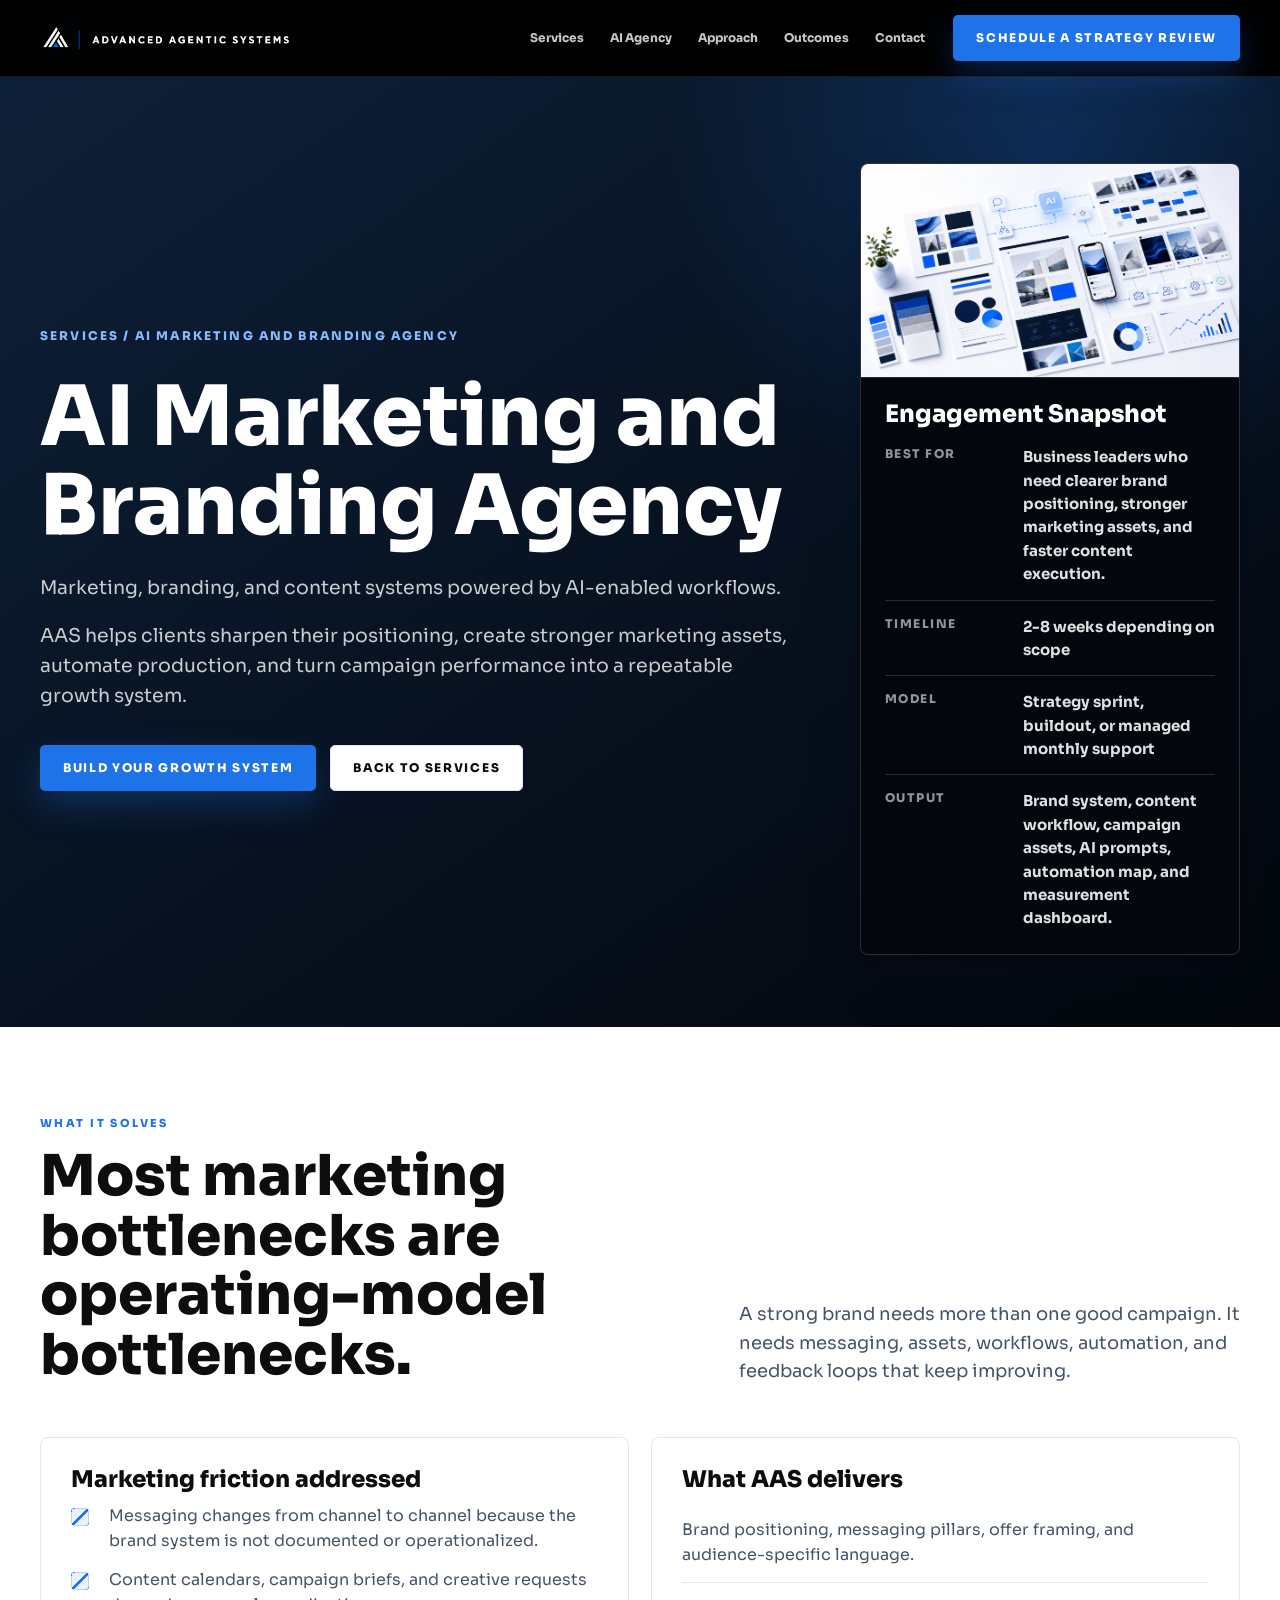
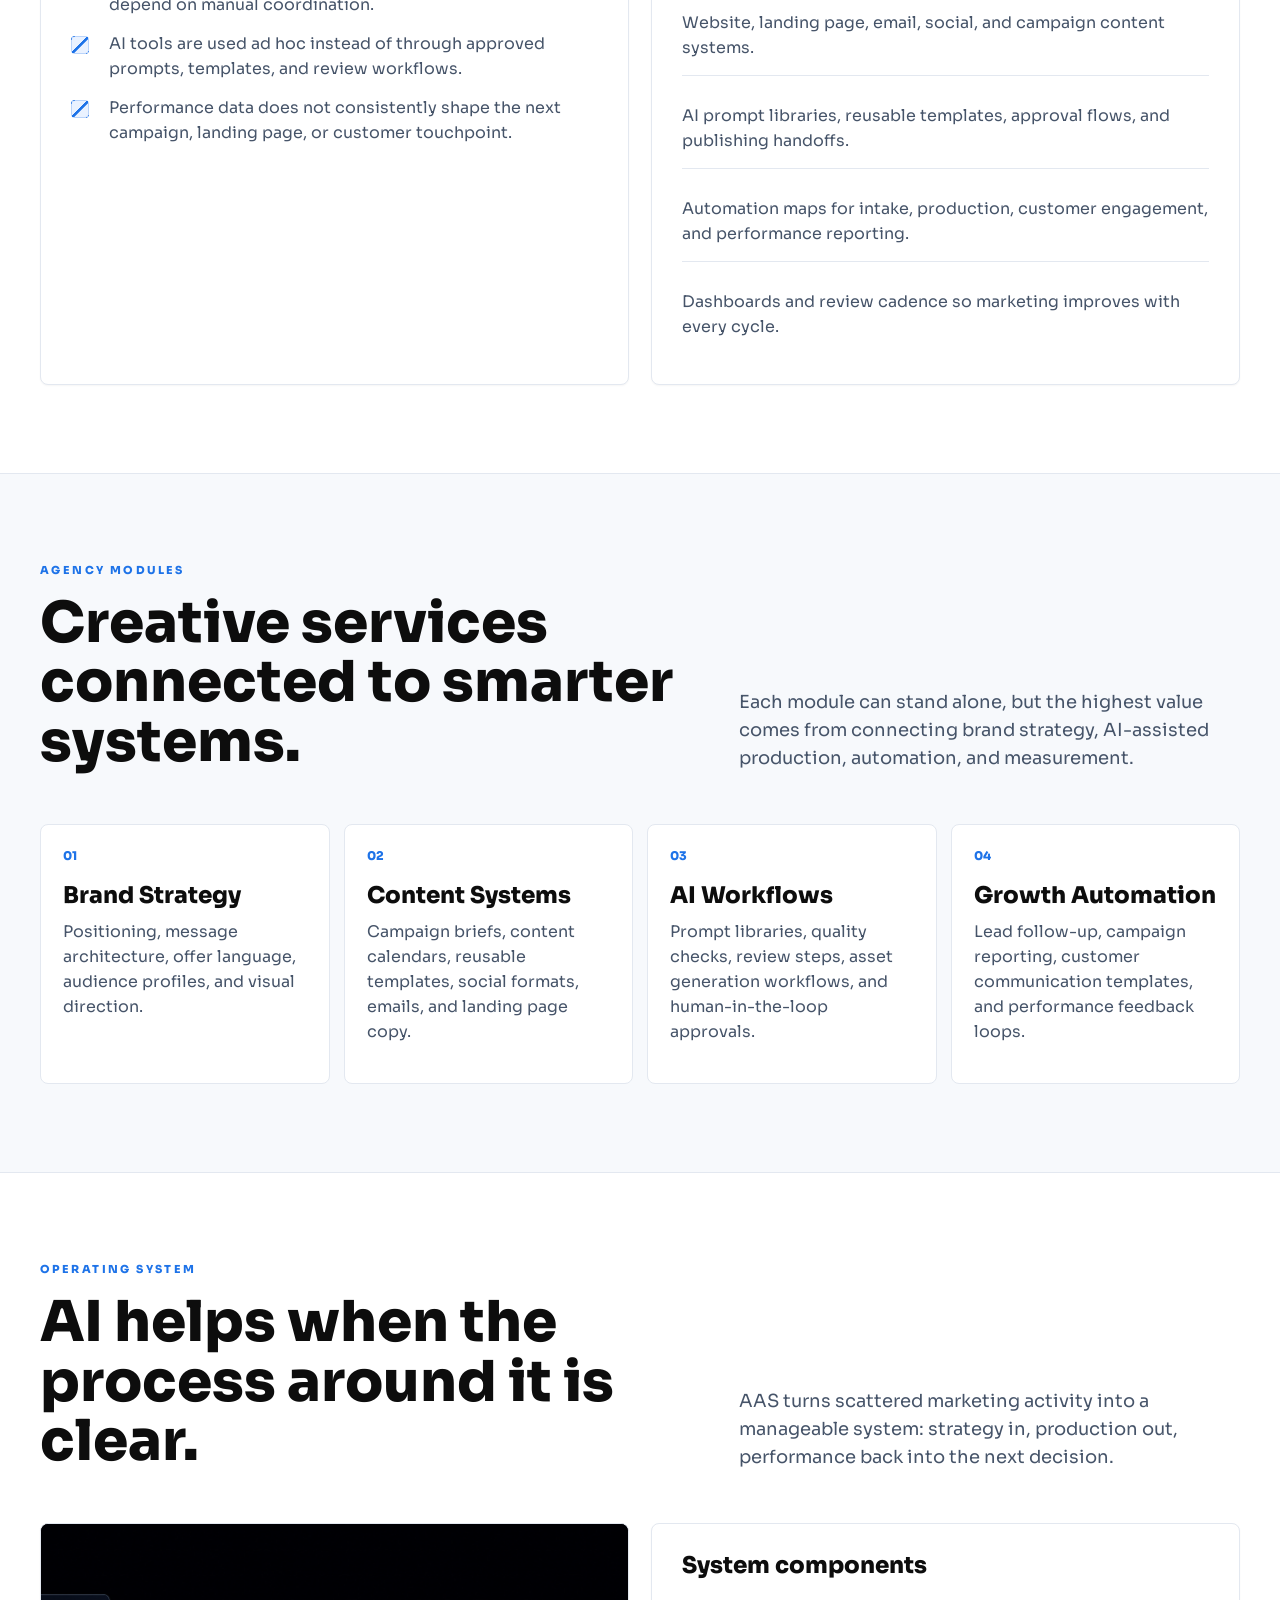
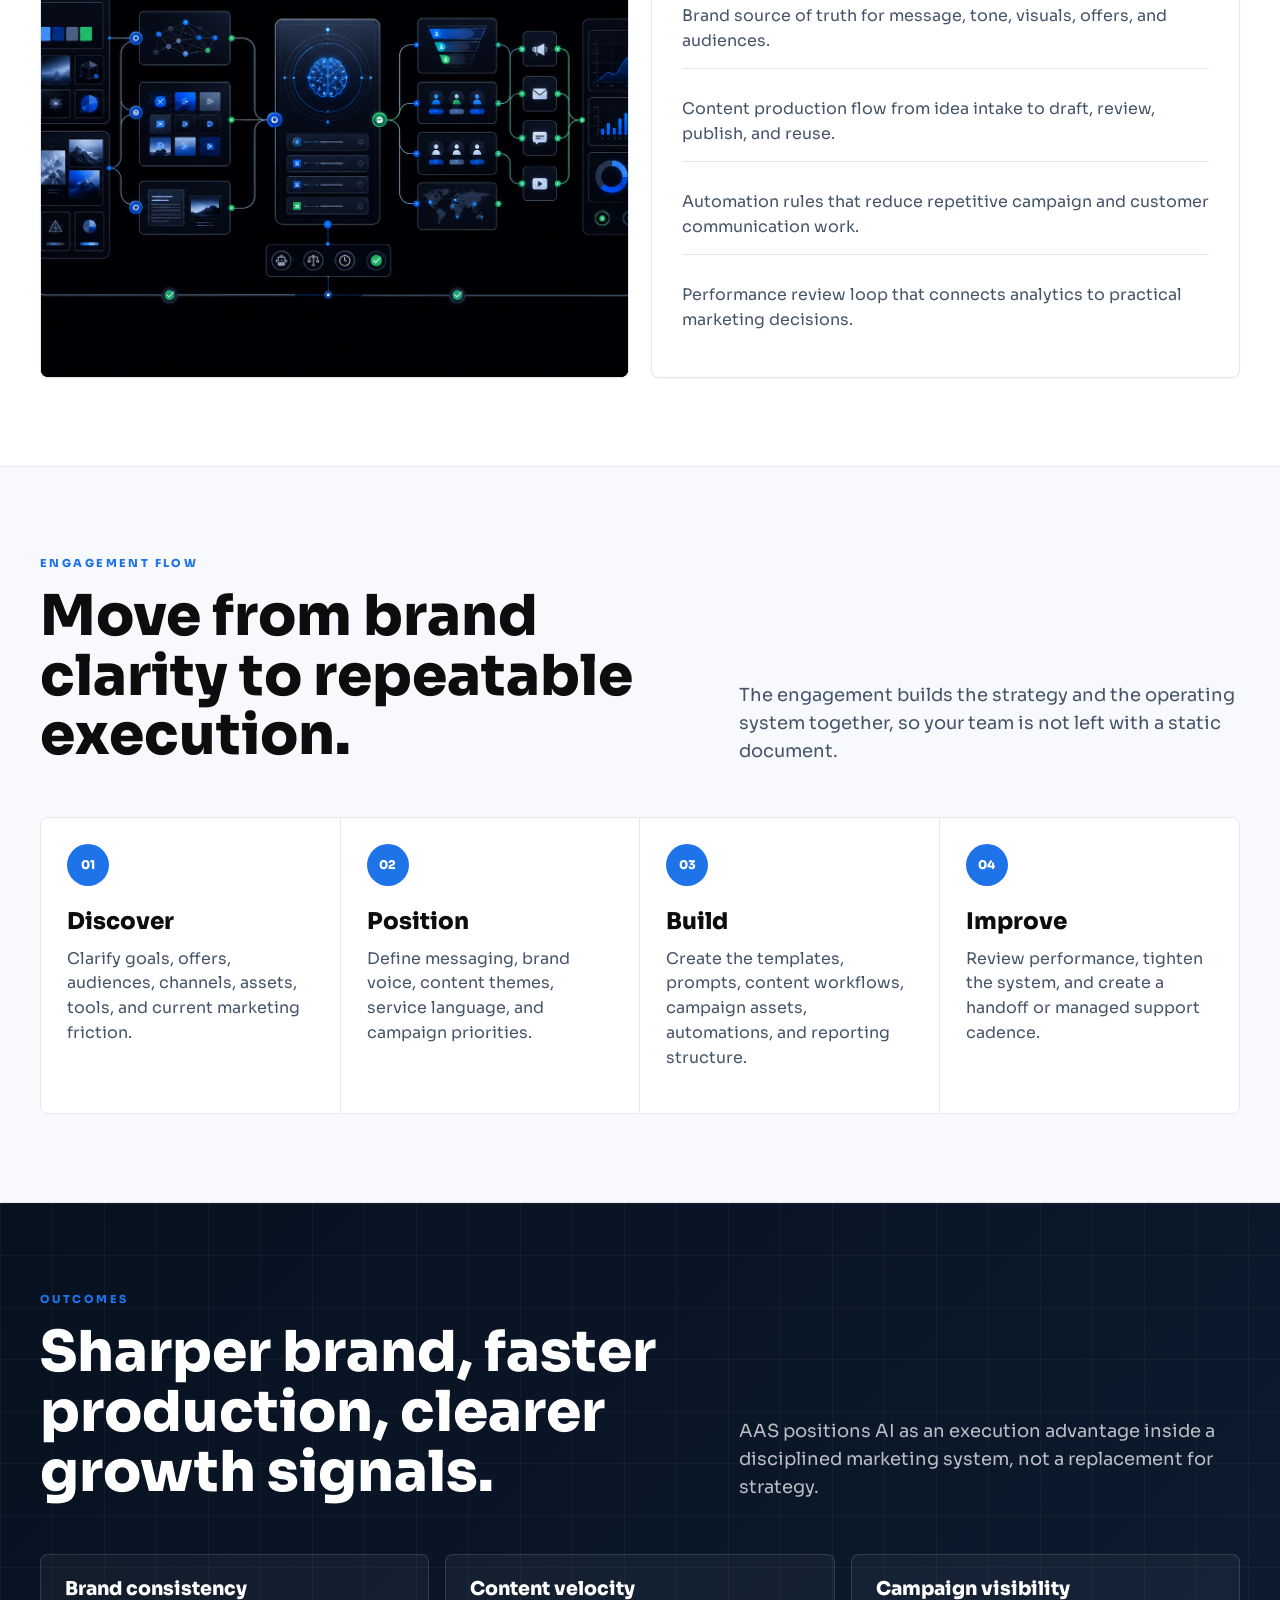
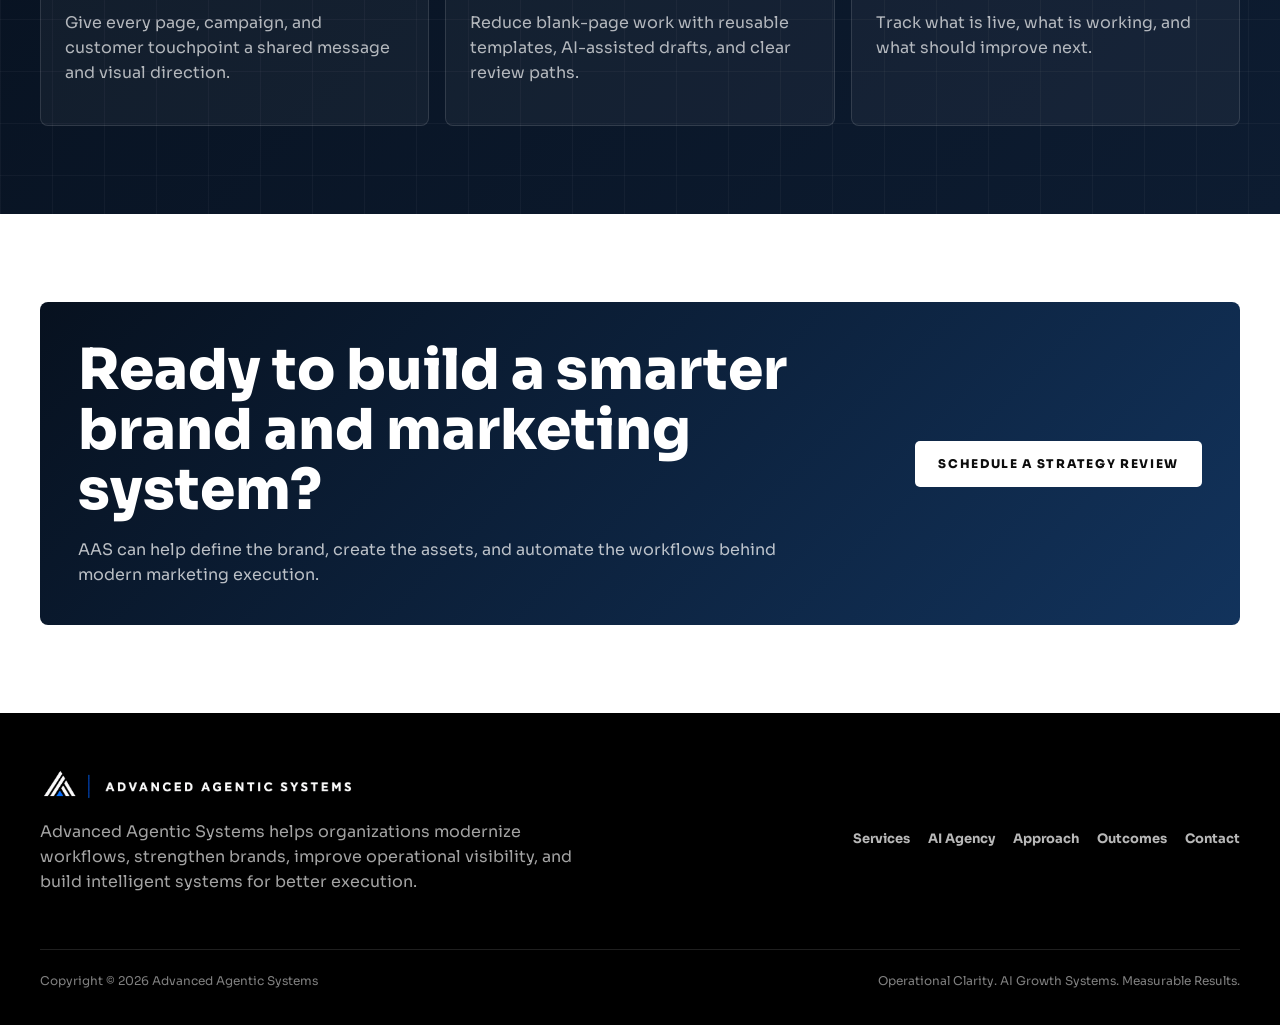
==== services/ai-marketing-branding-agency.html @ 2e94973e "Add AAS V2 landing page Static landing page (index.html), shared assets, and 7 service pages.  Co-Au" ====
<!DOCTYPE html>
<html lang="en">
<head>
  <meta charset="utf-8" />
  <meta name="viewport" content="width=device-width, initial-scale=1" />
  <title>AI Marketing and Branding Agency | Advanced Agentic Systems</title>
  <meta name="description" content="AI-enabled marketing, branding, content systems, campaign automation, and performance workflows for business clients." />
  <link rel="icon" href="../assets/logo-mark.png" type="image/png" />
  <link rel="stylesheet" href="../assets/service-pages.css" />
</head>
<body>
  <header class="nav" aria-label="Primary navigation">
    <div class="container nav-inner">
      <a class="brand" href="../index.html" aria-label="Advanced Agentic Systems home"><img src="../assets/logo-nav.png" alt="Advanced Agentic Systems" /></a>
      <nav class="nav-links" aria-label="Site sections">
        <a href="../index.html#services">Services</a>
        <a href="../index.html#agency">AI Agency</a>
        <a href="../index.html#approach">Approach</a>
        <a href="../index.html#outcomes">Outcomes</a>
        <a href="../index.html#contact">Contact</a>
      </nav>
      <a class="btn btn-primary" href="../index.html#contact">Schedule a Strategy Review</a>
    </div>
  </header>

  <main>
    <section class="hero">
      <div class="container hero-grid">
        <div>
          <p class="breadcrumb"><a href="../index.html#services">Services</a> / AI Marketing and Branding Agency</p>
          <h1>AI Marketing and Branding Agency</h1>
          <p class="hero-lede">Marketing, branding, and content systems powered by AI-enabled workflows.</p>
          <p class="hero-lede">AAS helps clients sharpen their positioning, create stronger marketing assets, automate production, and turn campaign performance into a repeatable growth system.</p>
          <div class="hero-actions">
            <a class="btn btn-primary" href="../index.html#contact">Build Your Growth System</a>
            <a class="btn btn-secondary" href="../index.html#services">Back to Services</a>
          </div>
        </div>
        <aside class="hero-card visual-card" aria-label="Agency engagement snapshot">
          <img src="../assets/agency-creative-board.png" alt="Bright brand, website, content, automation, and analytics creative board" />
          <div class="visual-card-body">
            <h2>Engagement Snapshot</h2>
            <div class="snapshot">
              <div class="snapshot-row"><span>Best for</span><strong>Business leaders who need clearer brand positioning, stronger marketing assets, and faster content execution.</strong></div>
              <div class="snapshot-row"><span>Timeline</span><strong>2-8 weeks depending on scope</strong></div>
              <div class="snapshot-row"><span>Model</span><strong>Strategy sprint, buildout, or managed monthly support</strong></div>
              <div class="snapshot-row"><span>Output</span><strong>Brand system, content workflow, campaign assets, AI prompts, automation map, and measurement dashboard.</strong></div>
            </div>
          </div>
        </aside>
      </div>
    </section>

    <section class="section">
      <div class="container section-head">
        <div>
          <p class="kicker">What It Solves</p>
          <h2>Most marketing bottlenecks are operating-model bottlenecks.</h2>
        </div>
        <p class="lede">A strong brand needs more than one good campaign. It needs messaging, assets, workflows, automation, and feedback loops that keep improving.</p>
      </div>
      <div class="container two-col">
        <div class="panel">
          <h3>Marketing friction addressed</h3>
          <ul class="check-list">
            <li>Messaging changes from channel to channel because the brand system is not documented or operationalized.</li>
            <li>Content calendars, campaign briefs, and creative requests depend on manual coordination.</li>
            <li>AI tools are used ad hoc instead of through approved prompts, templates, and review workflows.</li>
            <li>Performance data does not consistently shape the next campaign, landing page, or customer touchpoint.</li>
          </ul>
        </div>
        <div class="panel">
          <h3>What AAS delivers</h3>
          <ul class="plain-list">
            <li>Brand positioning, messaging pillars, offer framing, and audience-specific language.</li>
            <li>Website, landing page, email, social, and campaign content systems.</li>
            <li>AI prompt libraries, reusable templates, approval flows, and publishing handoffs.</li>
            <li>Automation maps for intake, production, customer engagement, and performance reporting.</li>
            <li>Dashboards and review cadence so marketing improves with every cycle.</li>
          </ul>
        </div>
      </div>
    </section>

    <section class="section section-soft">
      <div class="container section-head">
        <div>
          <p class="kicker">Agency Modules</p>
          <h2>Creative services connected to smarter systems.</h2>
        </div>
        <p class="lede">Each module can stand alone, but the highest value comes from connecting brand strategy, AI-assisted production, automation, and measurement.</p>
      </div>
      <div class="container module-grid">
        <article class="module"><span>01</span><h3>Brand Strategy</h3><p>Positioning, message architecture, offer language, audience profiles, and visual direction.</p></article>
        <article class="module"><span>02</span><h3>Content Systems</h3><p>Campaign briefs, content calendars, reusable templates, social formats, emails, and landing page copy.</p></article>
        <article class="module"><span>03</span><h3>AI Workflows</h3><p>Prompt libraries, quality checks, review steps, asset generation workflows, and human-in-the-loop approvals.</p></article>
        <article class="module"><span>04</span><h3>Growth Automation</h3><p>Lead follow-up, campaign reporting, customer communication templates, and performance feedback loops.</p></article>
      </div>
    </section>

    <section class="section">
      <div class="container section-head">
        <div>
          <p class="kicker">Operating System</p>
          <h2>AI helps when the process around it is clear.</h2>
        </div>
        <p class="lede">AAS turns scattered marketing activity into a manageable system: strategy in, production out, performance back into the next decision.</p>
      </div>
      <div class="container two-col">
        <div class="panel media-panel">
          <img src="../assets/ai-brand-workflow.png" alt="AI marketing workflow connecting brand assets, automation, and analytics" />
        </div>
        <div class="panel">
          <h3>System components</h3>
          <ul class="plain-list">
            <li>Brand source of truth for message, tone, visuals, offers, and audiences.</li>
            <li>Content production flow from idea intake to draft, review, publish, and reuse.</li>
            <li>Automation rules that reduce repetitive campaign and customer communication work.</li>
            <li>Performance review loop that connects analytics to practical marketing decisions.</li>
          </ul>
        </div>
      </div>
    </section>

    <section class="section section-soft">
      <div class="container section-head">
        <div>
          <p class="kicker">Engagement Flow</p>
          <h2>Move from brand clarity to repeatable execution.</h2>
        </div>
        <p class="lede">The engagement builds the strategy and the operating system together, so your team is not left with a static document.</p>
      </div>
      <div class="container process-grid">
        <article class="process-step"><span class="step-number">01</span><h3>Discover</h3><p>Clarify goals, offers, audiences, channels, assets, tools, and current marketing friction.</p></article>
        <article class="process-step"><span class="step-number">02</span><h3>Position</h3><p>Define messaging, brand voice, content themes, service language, and campaign priorities.</p></article>
        <article class="process-step"><span class="step-number">03</span><h3>Build</h3><p>Create the templates, prompts, content workflows, campaign assets, automations, and reporting structure.</p></article>
        <article class="process-step"><span class="step-number">04</span><h3>Improve</h3><p>Review performance, tighten the system, and create a handoff or managed support cadence.</p></article>
      </div>
    </section>

    <section class="section section-dark">
      <div class="container section-head">
        <div>
          <p class="kicker">Outcomes</p>
          <h2>Sharper brand, faster production, clearer growth signals.</h2>
        </div>
        <p class="lede">AAS positions AI as an execution advantage inside a disciplined marketing system, not a replacement for strategy.</p>
      </div>
      <div class="container outcome-grid">
        <article class="outcome"><h3>Brand consistency</h3><p>Give every page, campaign, and customer touchpoint a shared message and visual direction.</p></article>
        <article class="outcome"><h3>Content velocity</h3><p>Reduce blank-page work with reusable templates, AI-assisted drafts, and clear review paths.</p></article>
        <article class="outcome"><h3>Campaign visibility</h3><p>Track what is live, what is working, and what should improve next.</p></article>
      </div>
    </section>

    <section class="section">
      <div class="container">
        <div class="cta-band">
          <div>
            <h2>Ready to build a smarter brand and marketing system?</h2>
            <p>AAS can help define the brand, create the assets, and automate the workflows behind modern marketing execution.</p>
          </div>
          <a class="btn btn-light" href="../index.html#contact">Schedule a Strategy Review</a>
        </div>
      </div>
    </section>
  </main>

  <footer class="footer">
    <div class="container">
      <div class="footer-grid">
        <div>
          <img class="footer-logo" src="../assets/logo-nav.png" alt="Advanced Agentic Systems" />
          <p>Advanced Agentic Systems helps organizations modernize workflows, strengthen brands, improve operational visibility, and build intelligent systems for better execution.</p>
        </div>
        <div class="footer-links">
          <a href="../index.html#services">Services</a>
          <a href="../index.html#agency">AI Agency</a>
          <a href="../index.html#approach">Approach</a>
          <a href="../index.html#outcomes">Outcomes</a>
          <a href="../index.html#contact">Contact</a>
        </div>
      </div>
      <div class="footer-bottom">
        <div>Copyright &copy; 2026 Advanced Agentic Systems</div>
        <div>Operational Clarity. AI Growth Systems. Measurable Results.</div>
      </div>
    </div>
  </footer>
</body>
</html>
---- assets/service-pages.css ----
@font-face {
  font-family: "Sora";
  src: url("Sora-VariableFont_wght.ttf") format("truetype");
  font-weight: 100 900;
  font-style: normal;
  font-display: swap;
}

:root {
  --blue: #1e73e8;
  --blue-soft: #eaf2ff;
  --navy: #07111f;
  --navy-2: #0d1c31;
  --ink: #0d0d0d;
  --slate: #465469;
  --muted: #7a8597;
  --line: #e3e8f0;
  --soft: #f7f9fc;
  --white: #ffffff;
  --green: #20a66a;
  --font-display: "Sora", "Montserrat", "Helvetica Neue", Arial, sans-serif;
  --font-body: "Sora", "Inter", "Helvetica Neue", Arial, sans-serif;
  --shadow: 0 22px 60px rgba(7, 17, 31, 0.14), 0 2px 10px rgba(7, 17, 31, 0.06);
}

* { box-sizing: border-box; }
html { scroll-behavior: smooth; }
body {
  margin: 0;
  font-family: var(--font-body);
  color: var(--ink);
  background: var(--white);
  line-height: 1.56;
  overflow-x: hidden;
  -webkit-font-smoothing: antialiased;
  text-rendering: optimizeLegibility;
}

a { color: inherit; }
img { display: block; max-width: 100%; }
::selection { background: rgba(30, 115, 232, 0.16); }

.container {
  width: min(1200px, calc(100% - 40px));
  margin: 0 auto;
}

.nav {
  position: sticky;
  top: 0;
  z-index: 20;
  background: #000;
  color: var(--white);
  border-bottom: 1px solid rgba(255,255,255,0.1);
}

.nav-inner {
  min-height: 76px;
  display: flex;
  align-items: center;
  gap: 28px;
}

.brand {
  min-width: 272px;
  text-decoration: none;
}

.brand img {
  width: min(252px, 42vw);
  max-height: 44px;
  object-fit: contain;
  filter: drop-shadow(0 0 14px rgba(30, 115, 232, 0.16));
}

.nav-links {
  margin-left: auto;
  display: flex;
  align-items: center;
  gap: 26px;
}

.nav-links a {
  color: rgba(255,255,255,0.78);
  text-decoration: none;
  font-size: 12px;
  font-weight: 750;
}

.nav-links a:hover { color: var(--white); }

.btn {
  display: inline-flex;
  min-height: 46px;
  align-items: center;
  justify-content: center;
  padding: 0 22px;
  border: 1px solid transparent;
  border-radius: 5px;
  font-family: var(--font-display);
  font-size: 12px;
  font-weight: 900;
  letter-spacing: 0.14em;
  text-transform: uppercase;
  text-decoration: none;
}

.btn-primary {
  background: var(--blue);
  color: var(--white);
  box-shadow: 0 14px 34px rgba(30, 115, 232, 0.28);
}

.btn-secondary {
  background: var(--white);
  color: var(--ink);
  border-color: var(--line);
}

.btn-light {
  background: var(--white);
  color: var(--ink);
}

.hero {
  color: var(--white);
  padding: 86px 0 72px;
  background:
    radial-gradient(circle at 82% 8%, rgba(30, 115, 232, 0.26), transparent 28%),
    linear-gradient(145deg, #0e2038 0%, #07111f 55%, #03070d 100%);
  overflow: hidden;
}

.hero-grid {
  display: grid;
  grid-template-columns: minmax(0, 1fr) minmax(300px, 380px);
  gap: 70px;
  align-items: center;
}

.breadcrumb {
  margin: 0 0 28px;
  color: #8ab8ff;
  font-size: 12px;
  font-weight: 850;
  letter-spacing: 0.18em;
  text-transform: uppercase;
}

.breadcrumb a { color: inherit; text-decoration: none; }

h1, h2, h3, h4, p { margin-top: 0; }
h1, h2, h3, h4 {
  font-family: var(--font-display);
  line-height: 1.06;
  letter-spacing: 0;
}

h1 {
  max-width: 850px;
  margin-bottom: 24px;
  font-size: clamp(44px, 6.5vw, 84px);
  font-weight: 900;
}

h2 {
  margin-bottom: 18px;
  font-size: clamp(32px, 4.4vw, 58px);
  font-weight: 900;
}

h3 {
  margin-bottom: 12px;
  font-size: 23px;
  font-weight: 900;
}

h4 {
  margin-bottom: 10px;
  font-size: 15px;
  font-weight: 900;
}

.hero-lede {
  max-width: 750px;
  color: rgba(255,255,255,0.78);
  font-size: 19px;
}

.hero-actions {
  display: flex;
  flex-wrap: wrap;
  gap: 14px;
  margin-top: 34px;
}

.hero-card {
  position: relative;
  padding: 28px;
  background: rgba(255,255,255,0.96);
  color: var(--ink);
  border: 1px solid rgba(255,255,255,0.5);
  border-radius: 8px;
  box-shadow: var(--shadow);
}

.hero-card::before {
  content: "";
  position: absolute;
  inset: 0 0 auto;
  height: 4px;
  background: var(--blue);
  border-radius: 8px 8px 0 0;
}

.hero-card h2 {
  margin-bottom: 18px;
  font-size: 24px;
}

.hero-card.visual-card {
  overflow: hidden;
  padding: 0;
  background: #03070d;
  border-color: rgba(255,255,255,0.16);
}

.hero-card.visual-card::before { display: none; }

.visual-card img {
  width: 100%;
  min-height: 210px;
  object-fit: cover;
  border-bottom: 1px solid rgba(255,255,255,0.14);
}

.visual-card .visual-card-body {
  padding: 24px;
  color: var(--white);
}

.visual-card .snapshot-row {
  border-color: rgba(255,255,255,0.14);
}

.visual-card .snapshot-row span {
  color: rgba(255,255,255,0.56);
}

.visual-card .snapshot-row strong {
  color: rgba(255,255,255,0.88);
}

.snapshot {
  display: grid;
  gap: 14px;
}

.snapshot-row {
  display: grid;
  grid-template-columns: 120px 1fr;
  gap: 18px;
  padding-bottom: 14px;
  border-bottom: 1px solid var(--line);
}

.snapshot-row:last-child {
  padding-bottom: 0;
  border-bottom: 0;
}

.snapshot-row span {
  color: var(--muted);
  font-size: 12px;
  font-weight: 850;
  letter-spacing: 0.12em;
  text-transform: uppercase;
}

.snapshot-row strong {
  font-size: 15px;
}

.section {
  padding: 88px 0;
}

.section-soft {
  background: var(--soft);
  border-top: 1px solid var(--line);
  border-bottom: 1px solid var(--line);
}

.section-dark {
  color: var(--white);
  background:
    linear-gradient(rgba(255,255,255,0.035) 1px, transparent 1px),
    linear-gradient(90deg, rgba(255,255,255,0.035) 1px, transparent 1px),
    linear-gradient(135deg, #07111f, #0d1c31);
  background-size: 52px 52px, 52px 52px, auto;
}

.section-head {
  display: grid;
  grid-template-columns: minmax(0, 0.9fr) minmax(280px, 0.7fr);
  gap: 54px;
  align-items: end;
  margin-bottom: 34px;
}

.kicker {
  margin-bottom: 14px;
  color: var(--blue);
  font-size: 11px;
  font-weight: 900;
  letter-spacing: 0.22em;
  text-transform: uppercase;
}

.lede {
  color: var(--slate);
  font-size: 18px;
}

.section-dark .lede { color: rgba(255,255,255,0.72); }

.two-col {
  display: grid;
  grid-template-columns: 1fr 1fr;
  gap: 22px;
}

.panel {
  padding: 30px;
  background: var(--white);
  border: 1px solid var(--line);
  border-radius: 8px;
  box-shadow: 0 1px 2px rgba(7,17,31,0.04);
}

.panel p { color: var(--slate); }

.check-list,
.plain-list {
  display: grid;
  gap: 14px;
  margin: 0;
  padding: 0;
  list-style: none;
}

.check-list li {
  display: grid;
  grid-template-columns: 26px 1fr;
  gap: 12px;
  color: var(--slate);
}

.check-list li::before {
  content: "";
  width: 16px;
  height: 16px;
  margin-top: 4px;
  border-radius: 4px;
  background:
    linear-gradient(135deg, transparent 44%, var(--blue) 45% 56%, transparent 57%),
    var(--blue-soft);
  border: 1px solid rgba(30,115,232,0.24);
}

.plain-list li {
  padding: 14px 0;
  border-bottom: 1px solid var(--line);
  color: var(--slate);
}

.plain-list li:last-child { border-bottom: 0; }

.media-panel {
  overflow: hidden;
  padding: 0;
  background: #03070d;
}

.media-panel img {
  width: 100%;
  height: 100%;
  min-height: 360px;
  object-fit: cover;
}

.module-grid {
  display: grid;
  grid-template-columns: repeat(4, 1fr);
  gap: 14px;
}

.module {
  min-height: 190px;
  padding: 22px;
  border: 1px solid var(--line);
  border-radius: 8px;
  background: var(--white);
}

.module span {
  display: block;
  margin-bottom: 18px;
  color: var(--blue);
  font-family: var(--font-display);
  font-size: 12px;
  font-weight: 900;
}

.module p {
  color: var(--slate);
}

.process-grid {
  display: grid;
  grid-template-columns: repeat(4, 1fr);
  border: 1px solid var(--line);
  border-radius: 8px;
  overflow: hidden;
  background: var(--white);
}

.process-step {
  min-height: 230px;
  padding: 26px;
  border-right: 1px solid var(--line);
}

.process-step:last-child { border-right: 0; }

.step-number {
  display: inline-grid;
  width: 42px;
  height: 42px;
  place-items: center;
  margin-bottom: 24px;
  border-radius: 999px;
  background: var(--blue);
  color: var(--white);
  font-family: var(--font-display);
  font-size: 12px;
  font-weight: 900;
}

.process-step p { color: var(--slate); }

.outcome-grid {
  display: grid;
  grid-template-columns: repeat(3, 1fr);
  gap: 16px;
}

.outcome {
  min-height: 170px;
  padding: 24px;
  border: 1px solid rgba(255,255,255,0.12);
  border-radius: 8px;
  background: rgba(255,255,255,0.045);
}

.outcome h3 {
  font-size: 19px;
}

.outcome p {
  color: rgba(255,255,255,0.68);
}

.related-grid {
  display: grid;
  grid-template-columns: repeat(3, 1fr);
  gap: 16px;
}

.related-card {
  min-height: 150px;
  padding: 22px;
  border: 1px solid var(--line);
  border-radius: 8px;
  text-decoration: none;
  background: var(--white);
  transition: transform 180ms ease, border-color 180ms ease, box-shadow 180ms ease;
}

.related-card:hover {
  transform: translateY(-4px);
  border-color: rgba(30,115,232,0.36);
  box-shadow: 0 16px 34px rgba(7,17,31,0.08);
}

.related-card span {
  color: var(--blue);
  font-family: var(--font-display);
  font-weight: 900;
}

.cta-band {
  display: grid;
  grid-template-columns: 1fr auto;
  gap: 28px;
  align-items: center;
  padding: 38px;
  border-radius: 8px;
  color: var(--white);
  background: linear-gradient(135deg, var(--navy), #12335c);
}

.cta-band p {
  max-width: 760px;
  margin-bottom: 0;
  color: rgba(255,255,255,0.72);
}

.footer {
  padding: 54px 0 34px;
  color: var(--white);
  background: #000;
}

.footer-grid {
  display: grid;
  grid-template-columns: 1fr auto;
  gap: 40px;
  align-items: center;
}

.footer-logo {
  width: min(100%, 315px);
  margin-bottom: 18px;
}

.footer p {
  max-width: 560px;
  color: rgba(255,255,255,0.64);
}

.footer-links {
  display: flex;
  flex-wrap: wrap;
  gap: 18px;
  justify-content: flex-end;
}

.footer-links a {
  color: rgba(255,255,255,0.72);
  text-decoration: none;
  font-size: 13px;
  font-weight: 700;
}

.footer-bottom {
  display: flex;
  justify-content: space-between;
  gap: 20px;
  margin-top: 38px;
  padding-top: 22px;
  border-top: 1px solid rgba(255,255,255,0.12);
  color: rgba(255,255,255,0.5);
  font-size: 12px;
}

@media (max-width: 980px) {
  .nav-links { display: none; }
  .nav-inner { justify-content: space-between; }
  .brand { min-width: 0; }
  .hero-grid,
  .section-head,
  .two-col,
  .cta-band,
  .footer-grid {
    grid-template-columns: 1fr;
  }
  .process-grid,
  .outcome-grid,
  .module-grid,
  .related-grid {
    grid-template-columns: repeat(2, 1fr);
  }
}

@media (max-width: 640px) {
  .container { width: min(100% - 28px, 1200px); }
  .nav-inner { min-height: 68px; }
  .brand img { width: 188px; max-height: 34px; }
  .nav .btn { display: none; }
  .hero { padding: 58px 0 54px; }
  h1 { font-size: clamp(38px, 11vw, 52px); }
  h2 { font-size: clamp(30px, 9vw, 42px); }
  .hero-lede { font-size: 17px; line-height: 1.58; }
  .hero-actions .btn,
  .cta-band .btn { width: 100%; white-space: normal; text-align: center; line-height: 1.25; }
  .hero-card,
  .panel,
  .cta-band {
    padding: 24px;
  }
  .snapshot-row { grid-template-columns: 1fr; gap: 4px; }
  .process-grid,
  .outcome-grid,
  .module-grid,
  .related-grid {
    grid-template-columns: 1fr;
  }
  .process-step {
    min-height: auto;
    border-right: 0;
    border-bottom: 1px solid var(--line);
  }
  .process-step:last-child { border-bottom: 0; }
  .footer-bottom { flex-direction: column; }
  .footer-links { justify-content: flex-start; }
}
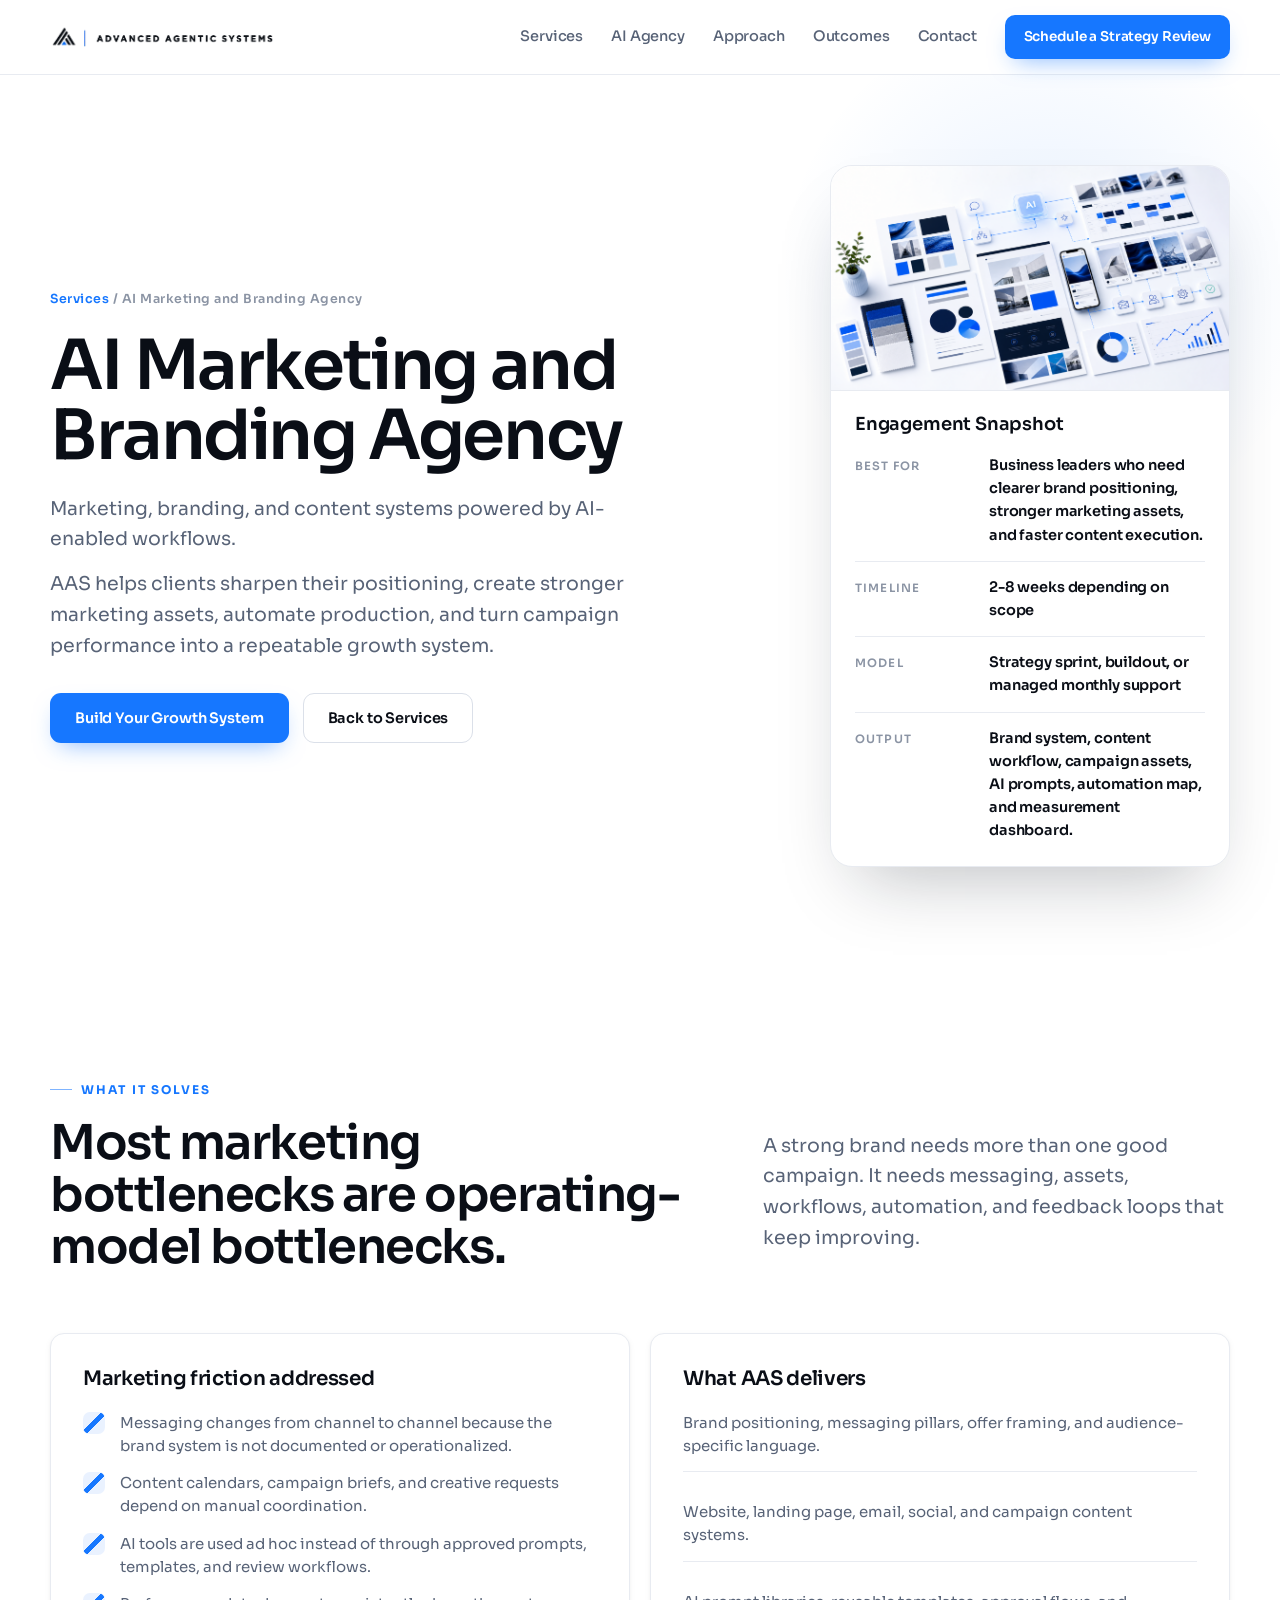
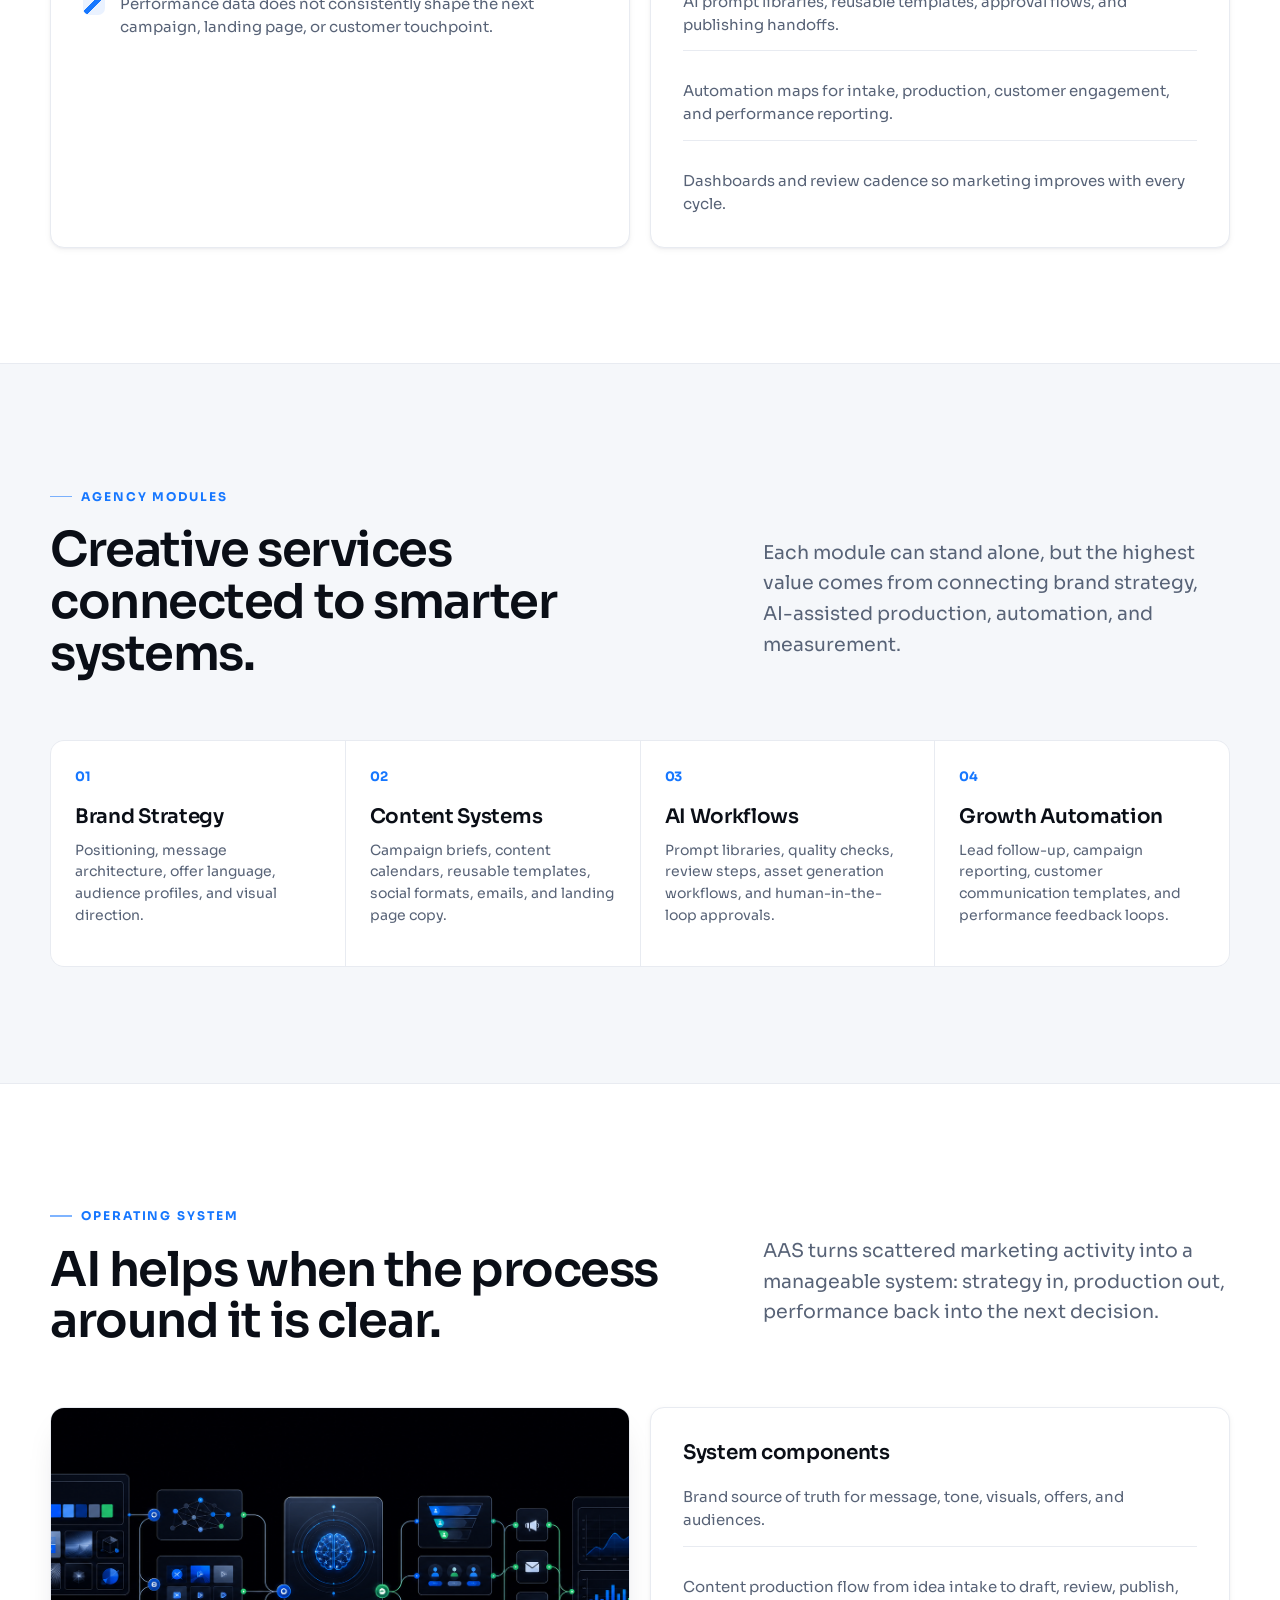
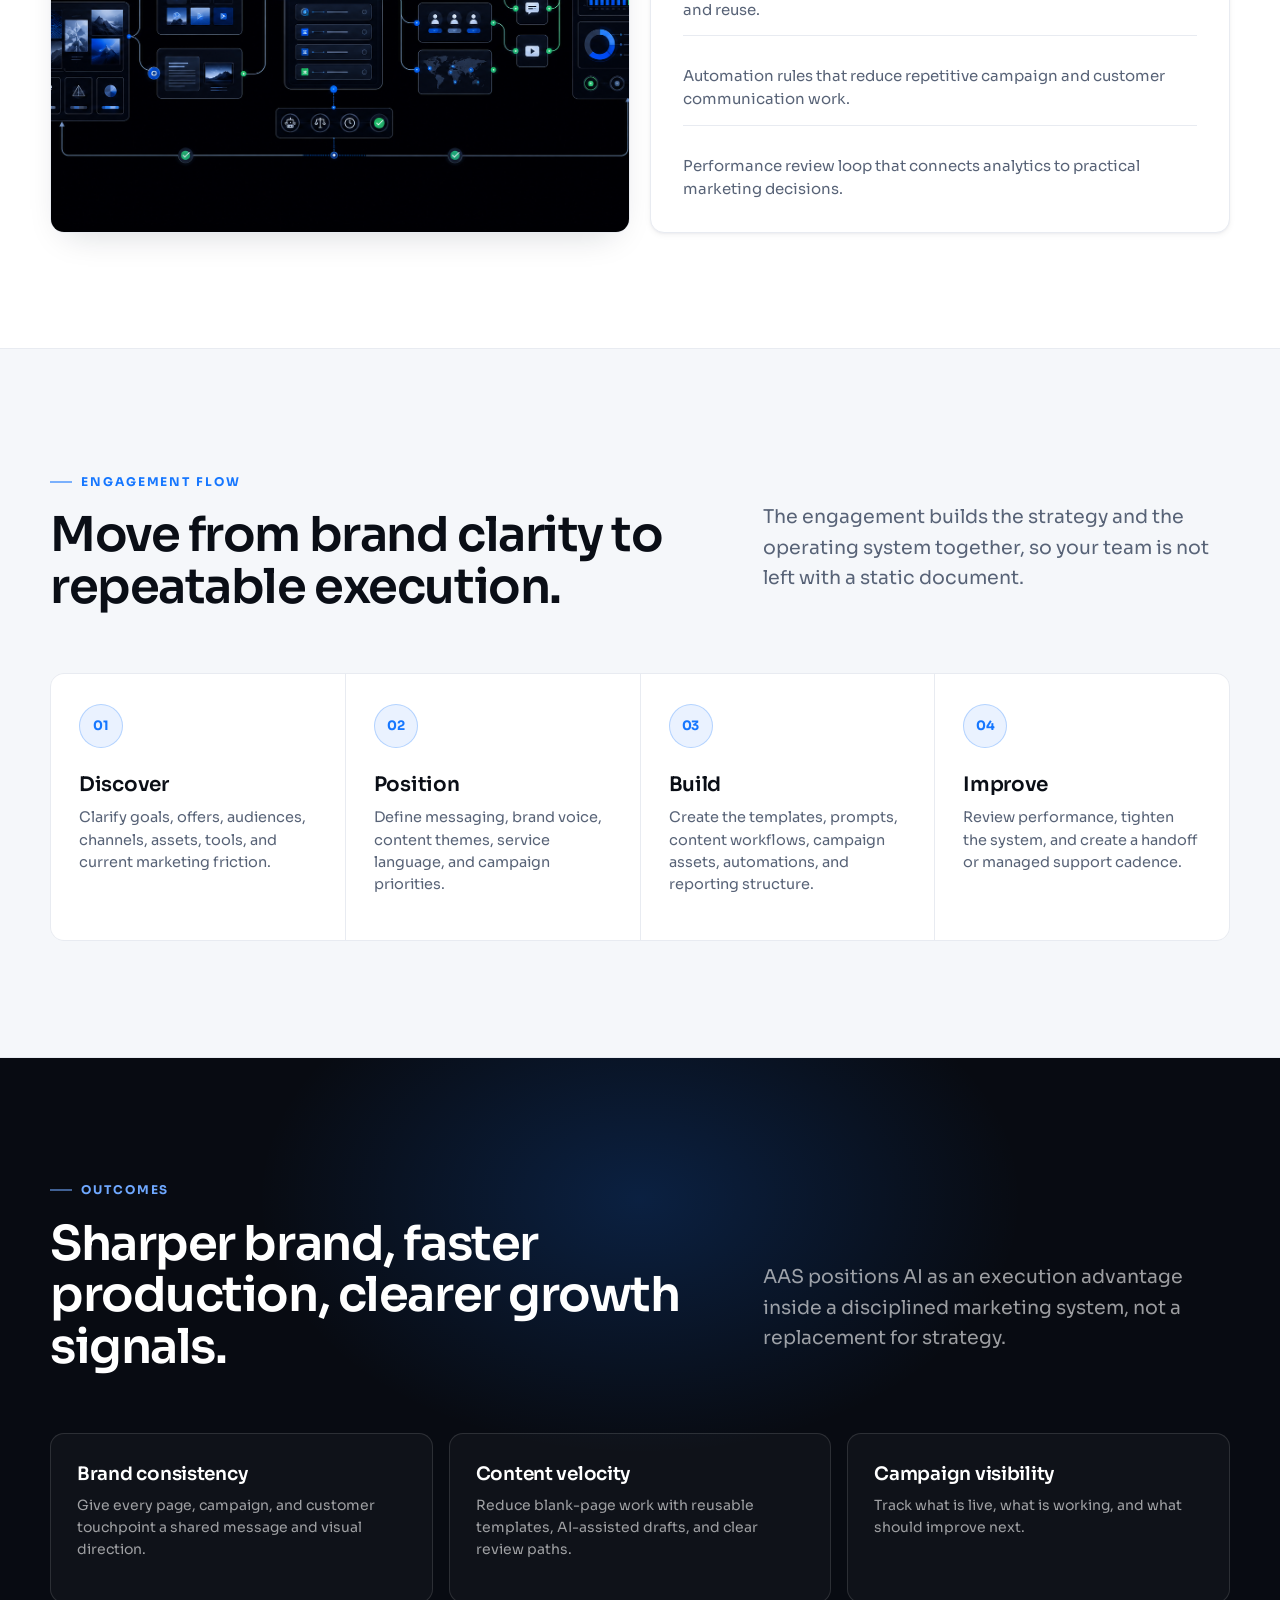
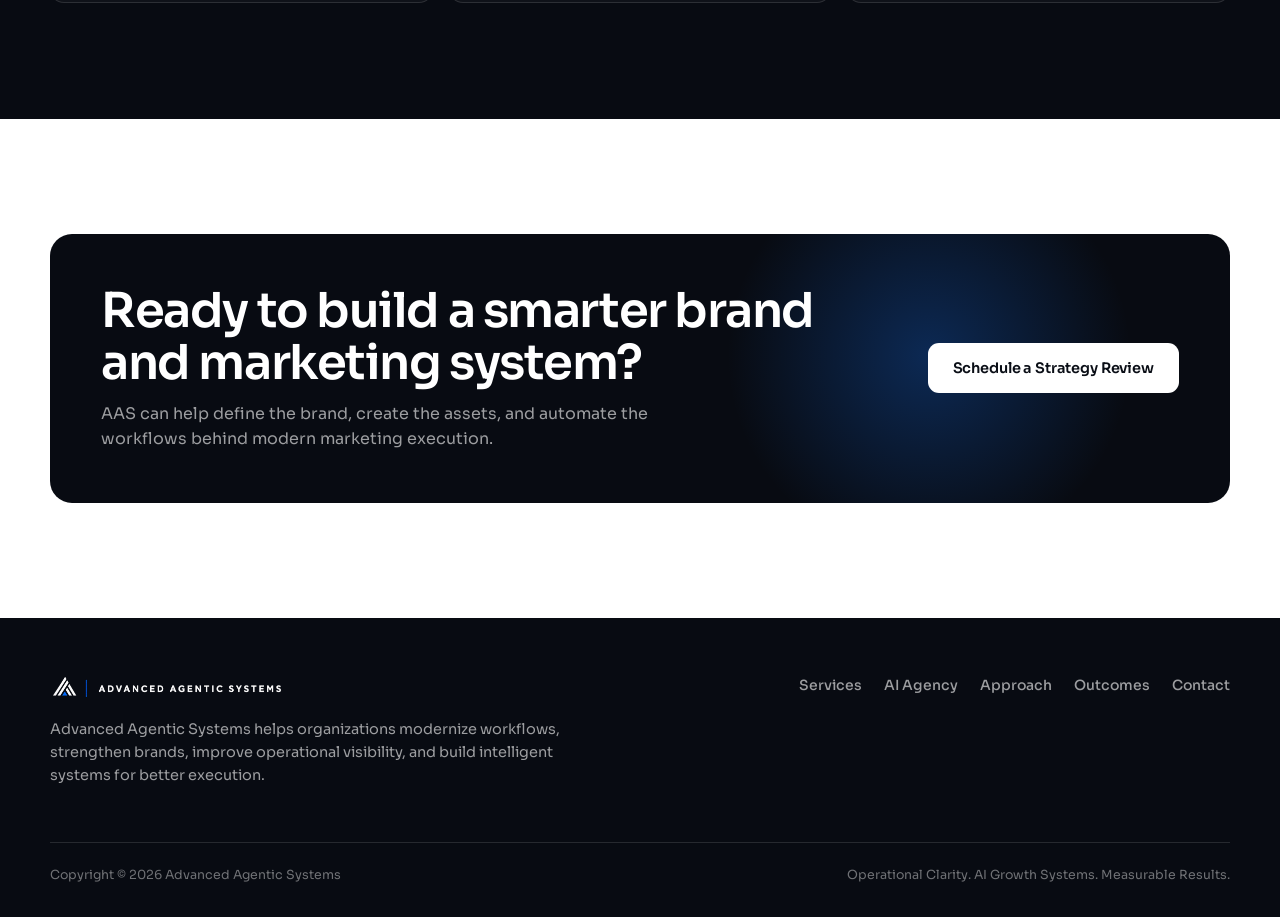
==== commit dfa21650: "Apply light-editorial design to service pages; gov building for Federal Contractors - Rewrote assets" ====
--- a/services/ai-marketing-branding-agency.html
+++ b/services/ai-marketing-branding-agency.html
@@ -11,7 +11,7 @@
 <body>
   <header class="nav" aria-label="Primary navigation">
     <div class="container nav-inner">
-      <a class="brand" href="../index.html" aria-label="Advanced Agentic Systems home"><img src="../assets/logo-nav.png" alt="Advanced Agentic Systems" /></a>
+      <a class="brand" href="../index.html" aria-label="Advanced Agentic Systems home"><img src="../assets/logo-nav-dark.png" alt="Advanced Agentic Systems" /></a>
       <nav class="nav-links" aria-label="Site sections">
         <a href="../index.html#services">Services</a>
         <a href="../index.html#agency">AI Agency</a>
--- a/assets/service-pages.css
+++ b/assets/service-pages.css
@@ -1,573 +1,573 @@
+/* ===========================================================
+   Advanced Agentic Systems — Service pages
+   Light & editorial design system (matches AAS Claude V2 home)
+   =========================================================== */
+
 @font-face {
   font-family: "Sora";
   src: url("Sora-VariableFont_wght.ttf") format("truetype");
-  font-weight: 100 900;
+  font-weight: 100 800;
   font-style: normal;
   font-display: swap;
 }
 
 :root {
-  --blue: #1e73e8;
-  --blue-soft: #eaf2ff;
-  --navy: #07111f;
-  --navy-2: #0d1c31;
-  --ink: #0d0d0d;
-  --slate: #465469;
-  --muted: #7a8597;
-  --line: #e3e8f0;
-  --soft: #f7f9fc;
-  --white: #ffffff;
-  --green: #20a66a;
-  --font-display: "Sora", "Montserrat", "Helvetica Neue", Arial, sans-serif;
-  --font-body: "Sora", "Inter", "Helvetica Neue", Arial, sans-serif;
-  --shadow: 0 22px 60px rgba(7, 17, 31, 0.14), 0 2px 10px rgba(7, 17, 31, 0.06);
+  --bg: #ffffff;
+  --bg-soft: #f5f7fa;
+  --ink: #0a0e16;
+  --ink-soft: #232c3a;
+  --slate: #586377;
+  --muted: #8b94a4;
+  --line: #e8ebf1;
+  --line-strong: #dbe0e9;
+  --accent: #1677ff;
+  --accent-press: #0f63e6;
+  --accent-soft: #eaf2ff;
+  --accent-tint: #f4f8ff;
+  --green: #18a957;
+  --dark: #080b12;
+  --dark-2: #0d1422;
+  --dark-line: rgba(255, 255, 255, .12);
+  --dark-muted: rgba(255, 255, 255, .60);
+  --r-sm: 10px;
+  --r: 14px;
+  --r-lg: 22px;
+  --shadow-sm: 0 1px 2px rgba(16, 24, 40, .04), 0 2px 6px rgba(16, 24, 40, .05);
+  --shadow-md: 0 14px 34px -16px rgba(16, 24, 40, .20);
+  --shadow-lg: 0 36px 70px -28px rgba(13, 20, 34, .28);
+  --ease: cubic-bezier(.22, .68, .24, 1);
+  --font: "Sora", Inter, system-ui, -apple-system, BlinkMacSystemFont, "Segoe UI", sans-serif;
+  color-scheme: light;
 }
 
 * { box-sizing: border-box; }
-html { scroll-behavior: smooth; }
+html { scroll-behavior: smooth; -webkit-text-size-adjust: 100%; }
 body {
   margin: 0;
-  font-family: var(--font-body);
+  font-family: var(--font);
+  font-weight: 400;
   color: var(--ink);
-  background: var(--white);
-  line-height: 1.56;
+  background: var(--bg);
+  line-height: 1.6;
   overflow-x: hidden;
   -webkit-font-smoothing: antialiased;
   text-rendering: optimizeLegibility;
 }
 
-a { color: inherit; }
+a { color: inherit; text-decoration: none; }
 img { display: block; max-width: 100%; }
-::selection { background: rgba(30, 115, 232, 0.16); }
+::selection { background: rgba(22, 119, 255, .16); }
 
 .container {
-  width: min(1200px, calc(100% - 40px));
+  width: min(1180px, calc(100% - 48px));
   margin: 0 auto;
 }
 
+/* ---------- Typography ---------- */
+h1, h2, h3, h4, p { margin-top: 0; }
+h1, h2, h3, h4 {
+  color: var(--ink);
+  font-weight: 600;
+  letter-spacing: -.03em;
+  line-height: 1.08;
+}
+h1 {
+  max-width: 880px;
+  margin-bottom: 22px;
+  font-size: clamp(40px, 5.4vw, 70px);
+  letter-spacing: -.035em;
+  line-height: 1.02;
+}
+h2 {
+  margin-bottom: 18px;
+  font-size: clamp(30px, 3.8vw, 48px);
+}
+h3 {
+  margin-bottom: 11px;
+  font-size: 20px;
+  letter-spacing: -.015em;
+  line-height: 1.25;
+}
+h4 {
+  margin-bottom: 9px;
+  font-size: 14px;
+}
+
+.kicker {
+  display: inline-flex;
+  align-items: center;
+  gap: 9px;
+  margin-bottom: 18px;
+  color: var(--accent);
+  font-size: 12px;
+  font-weight: 700;
+  letter-spacing: .16em;
+  text-transform: uppercase;
+}
+.kicker::before {
+  content: "";
+  width: 22px;
+  height: 1.5px;
+  background: var(--accent);
+  opacity: .55;
+}
+
+.lede {
+  color: var(--slate);
+  font-size: clamp(16px, 1.5vw, 19px);
+  line-height: 1.62;
+}
+
+/* ---------- Buttons ---------- */
+.btn {
+  display: inline-flex;
+  align-items: center;
+  justify-content: center;
+  gap: 9px;
+  min-height: 50px;
+  padding: 0 24px;
+  border: 1px solid transparent;
+  border-radius: 11px;
+  font-family: var(--font);
+  font-size: 14.5px;
+  font-weight: 600;
+  letter-spacing: -.01em;
+  text-align: center;
+  cursor: pointer;
+  transition: transform .18s var(--ease), background .18s var(--ease), border-color .18s var(--ease), box-shadow .18s var(--ease);
+}
+.btn-primary {
+  background: var(--accent);
+  color: #fff;
+  box-shadow: 0 10px 24px -10px rgba(22, 119, 255, .55);
+}
+.btn-primary:hover { background: var(--accent-press); transform: translateY(-1px); box-shadow: 0 16px 30px -10px rgba(22, 119, 255, .6); }
+.btn-secondary {
+  background: #fff;
+  color: var(--ink);
+  border-color: var(--line-strong);
+}
+.btn-secondary:hover { border-color: var(--ink); transform: translateY(-1px); }
+.btn-light {
+  background: #fff;
+  color: var(--ink);
+}
+.btn-light:hover { transform: translateY(-1px); box-shadow: 0 16px 30px -12px rgba(0, 0, 0, .5); }
+
+/* ---------- Nav ---------- */
 .nav {
   position: sticky;
   top: 0;
-  z-index: 20;
-  background: #000;
-  color: var(--white);
-  border-bottom: 1px solid rgba(255,255,255,0.1);
-}
-
+  z-index: 40;
+  background: rgba(255, 255, 255, .82);
+  backdrop-filter: saturate(180%) blur(16px);
+  border-bottom: 1px solid var(--line);
+}
 .nav-inner {
-  min-height: 76px;
+  min-height: 74px;
   display: flex;
   align-items: center;
   gap: 28px;
 }
-
-.brand {
-  min-width: 272px;
-  text-decoration: none;
-}
-
+.brand { display: inline-flex; }
 .brand img {
-  width: min(252px, 42vw);
-  max-height: 44px;
+  width: auto;
+  height: 25px;
+  max-height: 25px;
   object-fit: contain;
-  filter: drop-shadow(0 0 14px rgba(30, 115, 232, 0.16));
-}
-
+}
 .nav-links {
   margin-left: auto;
   display: flex;
   align-items: center;
-  gap: 26px;
-}
-
+  gap: 28px;
+}
 .nav-links a {
-  color: rgba(255,255,255,0.78);
-  text-decoration: none;
-  font-size: 12px;
-  font-weight: 750;
-}
-
-.nav-links a:hover { color: var(--white); }
-
-.btn {
-  display: inline-flex;
-  min-height: 46px;
+  color: var(--slate);
+  font-size: 14.5px;
+  font-weight: 500;
+  letter-spacing: -.01em;
+  transition: color .16s var(--ease);
+}
+.nav-links a:hover { color: var(--ink); }
+.nav .btn { min-height: 44px; padding: 0 18px; font-size: 13.5px; border-radius: 10px; }
+
+/* ---------- Hero (light) ---------- */
+.hero {
+  position: relative;
+  overflow: hidden;
+  color: var(--ink);
+  padding: clamp(56px, 7vw, 104px) 0 clamp(56px, 7vw, 96px);
+  background: var(--bg);
+}
+.hero::before {
+  content: "";
+  position: absolute;
+  top: -12%; right: -6%;
+  width: 48vw; height: 48vw;
+  max-width: 680px; max-height: 680px;
+  background: radial-gradient(circle, rgba(22, 119, 255, .10), transparent 62%);
+  pointer-events: none;
+}
+.hero-grid {
+  position: relative;
+  display: grid;
+  grid-template-columns: minmax(0, 1fr) minmax(300px, 400px);
+  gap: clamp(40px, 5vw, 72px);
   align-items: center;
-  justify-content: center;
-  padding: 0 22px;
-  border: 1px solid transparent;
-  border-radius: 5px;
-  font-family: var(--font-display);
-  font-size: 12px;
-  font-weight: 900;
-  letter-spacing: 0.14em;
-  text-transform: uppercase;
-  text-decoration: none;
-}
-
-.btn-primary {
-  background: var(--blue);
-  color: var(--white);
-  box-shadow: 0 14px 34px rgba(30, 115, 232, 0.28);
-}
-
-.btn-secondary {
-  background: var(--white);
-  color: var(--ink);
-  border-color: var(--line);
-}
-
-.btn-light {
-  background: var(--white);
-  color: var(--ink);
-}
-
-.hero {
-  color: var(--white);
-  padding: 86px 0 72px;
-  background:
-    radial-gradient(circle at 82% 8%, rgba(30, 115, 232, 0.26), transparent 28%),
-    linear-gradient(145deg, #0e2038 0%, #07111f 55%, #03070d 100%);
-  overflow: hidden;
-}
-
-.hero-grid {
-  display: grid;
-  grid-template-columns: minmax(0, 1fr) minmax(300px, 380px);
-  gap: 70px;
-  align-items: center;
-}
-
+}
 .breadcrumb {
-  margin: 0 0 28px;
-  color: #8ab8ff;
-  font-size: 12px;
-  font-weight: 850;
-  letter-spacing: 0.18em;
-  text-transform: uppercase;
-}
-
-.breadcrumb a { color: inherit; text-decoration: none; }
-
-h1, h2, h3, h4, p { margin-top: 0; }
-h1, h2, h3, h4 {
-  font-family: var(--font-display);
-  line-height: 1.06;
-  letter-spacing: 0;
-}
-
-h1 {
-  max-width: 850px;
-  margin-bottom: 24px;
-  font-size: clamp(44px, 6.5vw, 84px);
-  font-weight: 900;
-}
-
-h2 {
-  margin-bottom: 18px;
-  font-size: clamp(32px, 4.4vw, 58px);
-  font-weight: 900;
-}
-
-h3 {
-  margin-bottom: 12px;
-  font-size: 23px;
-  font-weight: 900;
-}
-
-h4 {
-  margin-bottom: 10px;
-  font-size: 15px;
-  font-weight: 900;
-}
+  margin: 0 0 22px;
+  color: var(--muted);
+  font-size: 12.5px;
+  font-weight: 600;
+  letter-spacing: .04em;
+}
+.breadcrumb a { color: var(--accent); }
+.breadcrumb a:hover { text-decoration: underline; }
 
 .hero-lede {
-  max-width: 750px;
-  color: rgba(255,255,255,0.78);
-  font-size: 19px;
-}
-
+  max-width: 620px;
+  margin-bottom: 14px;
+  color: var(--slate);
+  font-size: clamp(16px, 1.5vw, 19px);
+  line-height: 1.62;
+}
 .hero-actions {
   display: flex;
   flex-wrap: wrap;
   gap: 14px;
-  margin-top: 34px;
-}
-
+  margin-top: 32px;
+}
+
+/* ---------- Hero snapshot card ---------- */
 .hero-card {
   position: relative;
   padding: 28px;
-  background: rgba(255,255,255,0.96);
+  background: #fff;
   color: var(--ink);
-  border: 1px solid rgba(255,255,255,0.5);
-  border-radius: 8px;
-  box-shadow: var(--shadow);
-}
-
+  border: 1px solid var(--line);
+  border-radius: var(--r-lg);
+  box-shadow: var(--shadow-lg);
+}
 .hero-card::before {
   content: "";
   position: absolute;
-  inset: 0 0 auto;
-  height: 4px;
-  background: var(--blue);
-  border-radius: 8px 8px 0 0;
-}
-
+  inset: 0 22px auto;
+  height: 3px;
+  border-radius: 0 0 3px 3px;
+  background: var(--accent);
+}
 .hero-card h2 {
-  margin-bottom: 18px;
-  font-size: 24px;
-}
-
+  margin-bottom: 20px;
+  font-size: 18px;
+  font-weight: 600;
+  letter-spacing: -.01em;
+}
+
+/* Visual variant (image card, used on agency page) */
 .hero-card.visual-card {
   overflow: hidden;
   padding: 0;
-  background: #03070d;
-  border-color: rgba(255,255,255,0.16);
-}
-
+  background: #fff;
+  border-color: var(--line);
+}
 .hero-card.visual-card::before { display: none; }
-
 .visual-card img {
   width: 100%;
   min-height: 210px;
   object-fit: cover;
-  border-bottom: 1px solid rgba(255,255,255,0.14);
-}
-
-.visual-card .visual-card-body {
-  padding: 24px;
-  color: var(--white);
-}
-
-.visual-card .snapshot-row {
-  border-color: rgba(255,255,255,0.14);
-}
-
-.visual-card .snapshot-row span {
-  color: rgba(255,255,255,0.56);
-}
-
-.visual-card .snapshot-row strong {
-  color: rgba(255,255,255,0.88);
-}
-
-.snapshot {
-  display: grid;
-  gap: 14px;
-}
-
+  border-bottom: 1px solid var(--line);
+}
+.visual-card .visual-card-body { padding: 24px; color: var(--ink); }
+.visual-card .snapshot-row { border-color: var(--line); }
+.visual-card .snapshot-row span { color: var(--muted); }
+.visual-card .snapshot-row strong { color: var(--ink); }
+
+.snapshot { display: grid; gap: 0; }
 .snapshot-row {
   display: grid;
-  grid-template-columns: 120px 1fr;
+  grid-template-columns: 116px 1fr;
   gap: 18px;
-  padding-bottom: 14px;
+  align-items: baseline;
+  padding: 14px 0;
   border-bottom: 1px solid var(--line);
 }
-
-.snapshot-row:last-child {
-  padding-bottom: 0;
-  border-bottom: 0;
-}
-
+.snapshot-row:first-child { padding-top: 0; }
+.snapshot-row:last-child { padding-bottom: 0; border-bottom: 0; }
 .snapshot-row span {
   color: var(--muted);
-  font-size: 12px;
-  font-weight: 850;
-  letter-spacing: 0.12em;
+  font-size: 11.5px;
+  font-weight: 600;
+  letter-spacing: .1em;
   text-transform: uppercase;
 }
-
-.snapshot-row strong {
-  font-size: 15px;
-}
-
-.section {
-  padding: 88px 0;
-}
-
+.snapshot-row strong { color: var(--ink); font-size: 14.5px; font-weight: 600; letter-spacing: -.01em; }
+
+/* ---------- Section rhythm ---------- */
+.section { padding: clamp(72px, 9vw, 124px) 0; }
 .section-soft {
-  background: var(--soft);
+  background: var(--bg-soft);
   border-top: 1px solid var(--line);
   border-bottom: 1px solid var(--line);
 }
-
-.section-dark {
-  color: var(--white);
-  background:
-    linear-gradient(rgba(255,255,255,0.035) 1px, transparent 1px),
-    linear-gradient(90deg, rgba(255,255,255,0.035) 1px, transparent 1px),
-    linear-gradient(135deg, #07111f, #0d1c31);
-  background-size: 52px 52px, 52px 52px, auto;
-}
-
 .section-head {
   display: grid;
-  grid-template-columns: minmax(0, 0.9fr) minmax(280px, 0.7fr);
-  gap: 54px;
+  grid-template-columns: minmax(0, 1fr) minmax(280px, .72fr);
+  gap: clamp(32px, 5vw, 64px);
   align-items: end;
-  margin-bottom: 34px;
-}
-
-.kicker {
-  margin-bottom: 14px;
-  color: var(--blue);
-  font-size: 11px;
-  font-weight: 900;
-  letter-spacing: 0.22em;
-  text-transform: uppercase;
-}
-
-.lede {
-  color: var(--slate);
-  font-size: 18px;
-}
-
-.section-dark .lede { color: rgba(255,255,255,0.72); }
-
+  margin-bottom: clamp(40px, 5vw, 60px);
+}
+.section-head h2 { margin-bottom: 0; }
+.section-head .lede { max-width: 600px; }
+
+/* ---------- Two-column panels ---------- */
 .two-col {
   display: grid;
   grid-template-columns: 1fr 1fr;
-  gap: 22px;
-}
-
+  gap: 20px;
+}
 .panel {
-  padding: 30px;
-  background: var(--white);
+  padding: 32px;
+  background: #fff;
   border: 1px solid var(--line);
-  border-radius: 8px;
-  box-shadow: 0 1px 2px rgba(7,17,31,0.04);
-}
-
+  border-radius: var(--r);
+  box-shadow: var(--shadow-sm);
+}
+.panel h3 { margin-bottom: 20px; }
 .panel p { color: var(--slate); }
 
-.check-list,
-.plain-list {
+.check-list, .plain-list {
   display: grid;
   gap: 14px;
   margin: 0;
   padding: 0;
   list-style: none;
 }
-
 .check-list li {
   display: grid;
-  grid-template-columns: 26px 1fr;
-  gap: 12px;
+  grid-template-columns: 24px 1fr;
+  gap: 13px;
   color: var(--slate);
-}
-
+  font-size: 15px;
+  line-height: 1.55;
+}
 .check-list li::before {
   content: "";
-  width: 16px;
-  height: 16px;
-  margin-top: 4px;
-  border-radius: 4px;
+  width: 22px;
+  height: 22px;
+  margin-top: 1px;
+  border-radius: 7px;
   background:
-    linear-gradient(135deg, transparent 44%, var(--blue) 45% 56%, transparent 57%),
-    var(--blue-soft);
-  border: 1px solid rgba(30,115,232,0.24);
-}
-
+    linear-gradient(135deg, transparent 42%, var(--accent) 43% 57%, transparent 58%),
+    var(--accent-soft);
+}
 .plain-list li {
   padding: 14px 0;
   border-bottom: 1px solid var(--line);
   color: var(--slate);
-}
-
-.plain-list li:last-child { border-bottom: 0; }
-
+  font-size: 15px;
+  line-height: 1.55;
+}
+.plain-list li:first-child { padding-top: 0; }
+.plain-list li:last-child { border-bottom: 0; padding-bottom: 0; }
+
+/* ---------- Media + module grids (agency page) ---------- */
 .media-panel {
   overflow: hidden;
   padding: 0;
-  background: #03070d;
-}
-
-.media-panel img {
-  width: 100%;
-  height: 100%;
-  min-height: 360px;
-  object-fit: cover;
-}
+  border: 1px solid var(--line);
+  border-radius: var(--r);
+  background: #fff;
+  box-shadow: var(--shadow-md);
+}
+.media-panel img { width: 100%; height: 100%; min-height: 340px; object-fit: cover; }
 
 .module-grid {
   display: grid;
   grid-template-columns: repeat(4, 1fr);
-  gap: 14px;
-}
-
+  gap: 1px;
+  background: var(--line);
+  border: 1px solid var(--line);
+  border-radius: var(--r);
+  overflow: hidden;
+}
 .module {
-  min-height: 190px;
-  padding: 22px;
-  border: 1px solid var(--line);
-  border-radius: 8px;
-  background: var(--white);
-}
-
+  min-height: 180px;
+  padding: 26px 24px;
+  background: #fff;
+}
 .module span {
   display: block;
-  margin-bottom: 18px;
-  color: var(--blue);
-  font-family: var(--font-display);
-  font-size: 12px;
-  font-weight: 900;
-}
-
-.module p {
-  color: var(--slate);
-}
-
+  margin-bottom: 16px;
+  color: var(--accent);
+  font-size: 13px;
+  font-weight: 700;
+  letter-spacing: -.01em;
+}
+.module p { color: var(--slate); font-size: 14px; line-height: 1.55; }
+
+/* ---------- Process steps ---------- */
 .process-grid {
   display: grid;
   grid-template-columns: repeat(4, 1fr);
+  gap: 1px;
+  background: var(--line);
   border: 1px solid var(--line);
-  border-radius: 8px;
+  border-radius: var(--r);
   overflow: hidden;
-  background: var(--white);
-}
-
+}
 .process-step {
-  min-height: 230px;
-  padding: 26px;
-  border-right: 1px solid var(--line);
-}
-
-.process-step:last-child { border-right: 0; }
-
+  min-height: 220px;
+  padding: 30px 28px;
+  background: var(--bg-soft);
+}
+.section-soft .process-step { background: #fff; }
 .step-number {
   display: inline-grid;
-  width: 42px;
-  height: 42px;
+  width: 44px;
+  height: 44px;
   place-items: center;
   margin-bottom: 24px;
-  border-radius: 999px;
-  background: var(--blue);
-  color: var(--white);
-  font-family: var(--font-display);
-  font-size: 12px;
-  font-weight: 900;
-}
-
-.process-step p { color: var(--slate); }
+  border-radius: 50%;
+  background: var(--accent-soft);
+  border: 1px solid rgba(22, 119, 255, .26);
+  color: var(--accent);
+  font-size: 13px;
+  font-weight: 700;
+  letter-spacing: -.02em;
+}
+.process-step h3 { margin-bottom: 9px; }
+.process-step p { color: var(--slate); font-size: 14.5px; line-height: 1.55; }
+
+/* ---------- Dark anchor section ---------- */
+.section-dark {
+  position: relative;
+  overflow: hidden;
+  color: #fff;
+  background: var(--dark);
+}
+.section-dark::before {
+  content: "";
+  position: absolute;
+  top: -24%; left: 50%;
+  width: 900px; height: 600px;
+  transform: translateX(-50%);
+  background: radial-gradient(ellipse at center, rgba(22, 119, 255, .20), transparent 60%);
+  pointer-events: none;
+}
+.section-dark .container { position: relative; }
+.section-dark h1, .section-dark h2, .section-dark h3, .section-dark h4 { color: #fff; }
+.section-dark .kicker { color: #6fa8ff; }
+.section-dark .kicker::before { background: #6fa8ff; }
+.section-dark .lede { color: var(--dark-muted); }
 
 .outcome-grid {
   display: grid;
   grid-template-columns: repeat(3, 1fr);
   gap: 16px;
 }
-
 .outcome {
-  min-height: 170px;
-  padding: 24px;
-  border: 1px solid rgba(255,255,255,0.12);
-  border-radius: 8px;
-  background: rgba(255,255,255,0.045);
-}
-
-.outcome h3 {
-  font-size: 19px;
-}
-
-.outcome p {
-  color: rgba(255,255,255,0.68);
-}
-
+  min-height: 160px;
+  padding: 28px 26px;
+  border: 1px solid var(--dark-line);
+  border-radius: var(--r);
+  background: rgba(255, 255, 255, .03);
+}
+.outcome h3 { font-size: 18.5px; margin-bottom: 10px; }
+.outcome p { color: var(--dark-muted); font-size: 14px; line-height: 1.55; }
+
+/* ---------- Related cards ---------- */
 .related-grid {
   display: grid;
   grid-template-columns: repeat(3, 1fr);
-  gap: 16px;
-}
-
+  gap: 18px;
+}
 .related-card {
-  min-height: 150px;
-  padding: 22px;
+  min-height: 140px;
+  padding: 26px;
   border: 1px solid var(--line);
-  border-radius: 8px;
-  text-decoration: none;
-  background: var(--white);
-  transition: transform 180ms ease, border-color 180ms ease, box-shadow 180ms ease;
-}
-
+  border-radius: var(--r);
+  background: #fff;
+  box-shadow: var(--shadow-sm);
+  transition: transform .2s var(--ease), border-color .2s var(--ease), box-shadow .2s var(--ease);
+}
 .related-card:hover {
   transform: translateY(-4px);
-  border-color: rgba(30,115,232,0.36);
-  box-shadow: 0 16px 34px rgba(7,17,31,0.08);
-}
-
-.related-card span {
-  color: var(--blue);
-  font-family: var(--font-display);
-  font-weight: 900;
-}
-
+  border-color: rgba(22, 119, 255, .35);
+  box-shadow: var(--shadow-md);
+}
+.related-card span { color: var(--accent); font-size: 13px; font-weight: 700; }
+.related-card h3 { margin: 12px 0 8px; }
+.related-card p { color: var(--slate); font-size: 14px; line-height: 1.5; }
+
+/* ---------- CTA band ---------- */
 .cta-band {
+  position: relative;
+  overflow: hidden;
   display: grid;
   grid-template-columns: 1fr auto;
-  gap: 28px;
+  gap: 32px;
   align-items: center;
-  padding: 38px;
-  border-radius: 8px;
-  color: var(--white);
-  background: linear-gradient(135deg, var(--navy), #12335c);
-}
-
-.cta-band p {
-  max-width: 760px;
-  margin-bottom: 0;
-  color: rgba(255,255,255,0.72);
-}
-
+  padding: clamp(34px, 4vw, 54px);
+  border-radius: var(--r-lg);
+  color: #fff;
+  background: var(--dark);
+}
+.cta-band::before {
+  content: "";
+  position: absolute;
+  top: -40%; right: 6%;
+  width: 460px; height: 460px;
+  background: radial-gradient(circle, rgba(22, 119, 255, .28), transparent 62%);
+  pointer-events: none;
+}
+.cta-band > * { position: relative; }
+.cta-band h2 { color: #fff; margin-bottom: 12px; }
+.cta-band p { max-width: 620px; margin-bottom: 0; color: var(--dark-muted); font-size: 16px; }
+
+/* ---------- Footer ---------- */
 .footer {
-  padding: 54px 0 34px;
-  color: var(--white);
-  background: #000;
-}
-
+  padding: 56px 0 32px;
+  color: #fff;
+  background: var(--dark);
+}
 .footer-grid {
   display: grid;
   grid-template-columns: 1fr auto;
   gap: 40px;
-  align-items: center;
-}
-
-.footer-logo {
-  width: min(100%, 315px);
-  margin-bottom: 18px;
-}
-
-.footer p {
-  max-width: 560px;
-  color: rgba(255,255,255,0.64);
-}
-
+  align-items: start;
+}
+.footer-logo { width: auto; height: 26px; margin-bottom: 18px; }
+.footer p { max-width: 520px; color: var(--dark-muted); font-size: 14.5px; line-height: 1.6; }
 .footer-links {
   display: flex;
   flex-wrap: wrap;
-  gap: 18px;
+  gap: 22px;
   justify-content: flex-end;
 }
-
 .footer-links a {
-  color: rgba(255,255,255,0.72);
-  text-decoration: none;
-  font-size: 13px;
-  font-weight: 700;
-}
-
+  color: var(--dark-muted);
+  font-size: 14px;
+  font-weight: 500;
+  transition: color .16s var(--ease);
+}
+.footer-links a:hover { color: #fff; }
 .footer-bottom {
   display: flex;
   justify-content: space-between;
   gap: 20px;
-  margin-top: 38px;
+  margin-top: 40px;
   padding-top: 22px;
-  border-top: 1px solid rgba(255,255,255,0.12);
-  color: rgba(255,255,255,0.5);
-  font-size: 12px;
-}
-
+  border-top: 1px solid var(--dark-line);
+  color: rgba(255, 255, 255, .42);
+  font-size: 12.5px;
+}
+
+/* ---------- Responsive ---------- */
 @media (max-width: 980px) {
   .nav-links { display: none; }
   .nav-inner { justify-content: space-between; }
-  .brand { min-width: 0; }
   .hero-grid,
   .section-head,
   .two-col,
@@ -575,30 +575,26 @@
   .footer-grid {
     grid-template-columns: 1fr;
   }
+  .section-head { align-items: start; }
   .process-grid,
   .outcome-grid,
   .module-grid,
   .related-grid {
     grid-template-columns: repeat(2, 1fr);
   }
-}
-
-@media (max-width: 640px) {
-  .container { width: min(100% - 28px, 1200px); }
-  .nav-inner { min-height: 68px; }
-  .brand img { width: 188px; max-height: 34px; }
+  .footer-links { justify-content: flex-start; }
+}
+
+@media (max-width: 600px) {
+  .container { width: calc(100% - 36px); }
+  .nav-inner { min-height: 64px; }
+  .brand img { height: 22px; }
   .nav .btn { display: none; }
-  .hero { padding: 58px 0 54px; }
-  h1 { font-size: clamp(38px, 11vw, 52px); }
-  h2 { font-size: clamp(30px, 9vw, 42px); }
-  .hero-lede { font-size: 17px; line-height: 1.58; }
+  h1 { font-size: clamp(36px, 11vw, 50px); }
+  h2 { font-size: clamp(28px, 9vw, 40px); }
   .hero-actions .btn,
-  .cta-band .btn { width: 100%; white-space: normal; text-align: center; line-height: 1.25; }
-  .hero-card,
-  .panel,
-  .cta-band {
-    padding: 24px;
-  }
+  .cta-band .btn { width: 100%; }
+  .hero-card, .panel { padding: 24px; }
   .snapshot-row { grid-template-columns: 1fr; gap: 4px; }
   .process-grid,
   .outcome-grid,
@@ -606,12 +602,10 @@
   .related-grid {
     grid-template-columns: 1fr;
   }
-  .process-step {
-    min-height: auto;
-    border-right: 0;
-    border-bottom: 1px solid var(--line);
-  }
-  .process-step:last-child { border-bottom: 0; }
   .footer-bottom { flex-direction: column; }
-  .footer-links { justify-content: flex-start; }
-}
+}
+
+@media (prefers-reduced-motion: reduce) {
+  html { scroll-behavior: auto; }
+  * { transition-duration: .001ms !important; }
+}
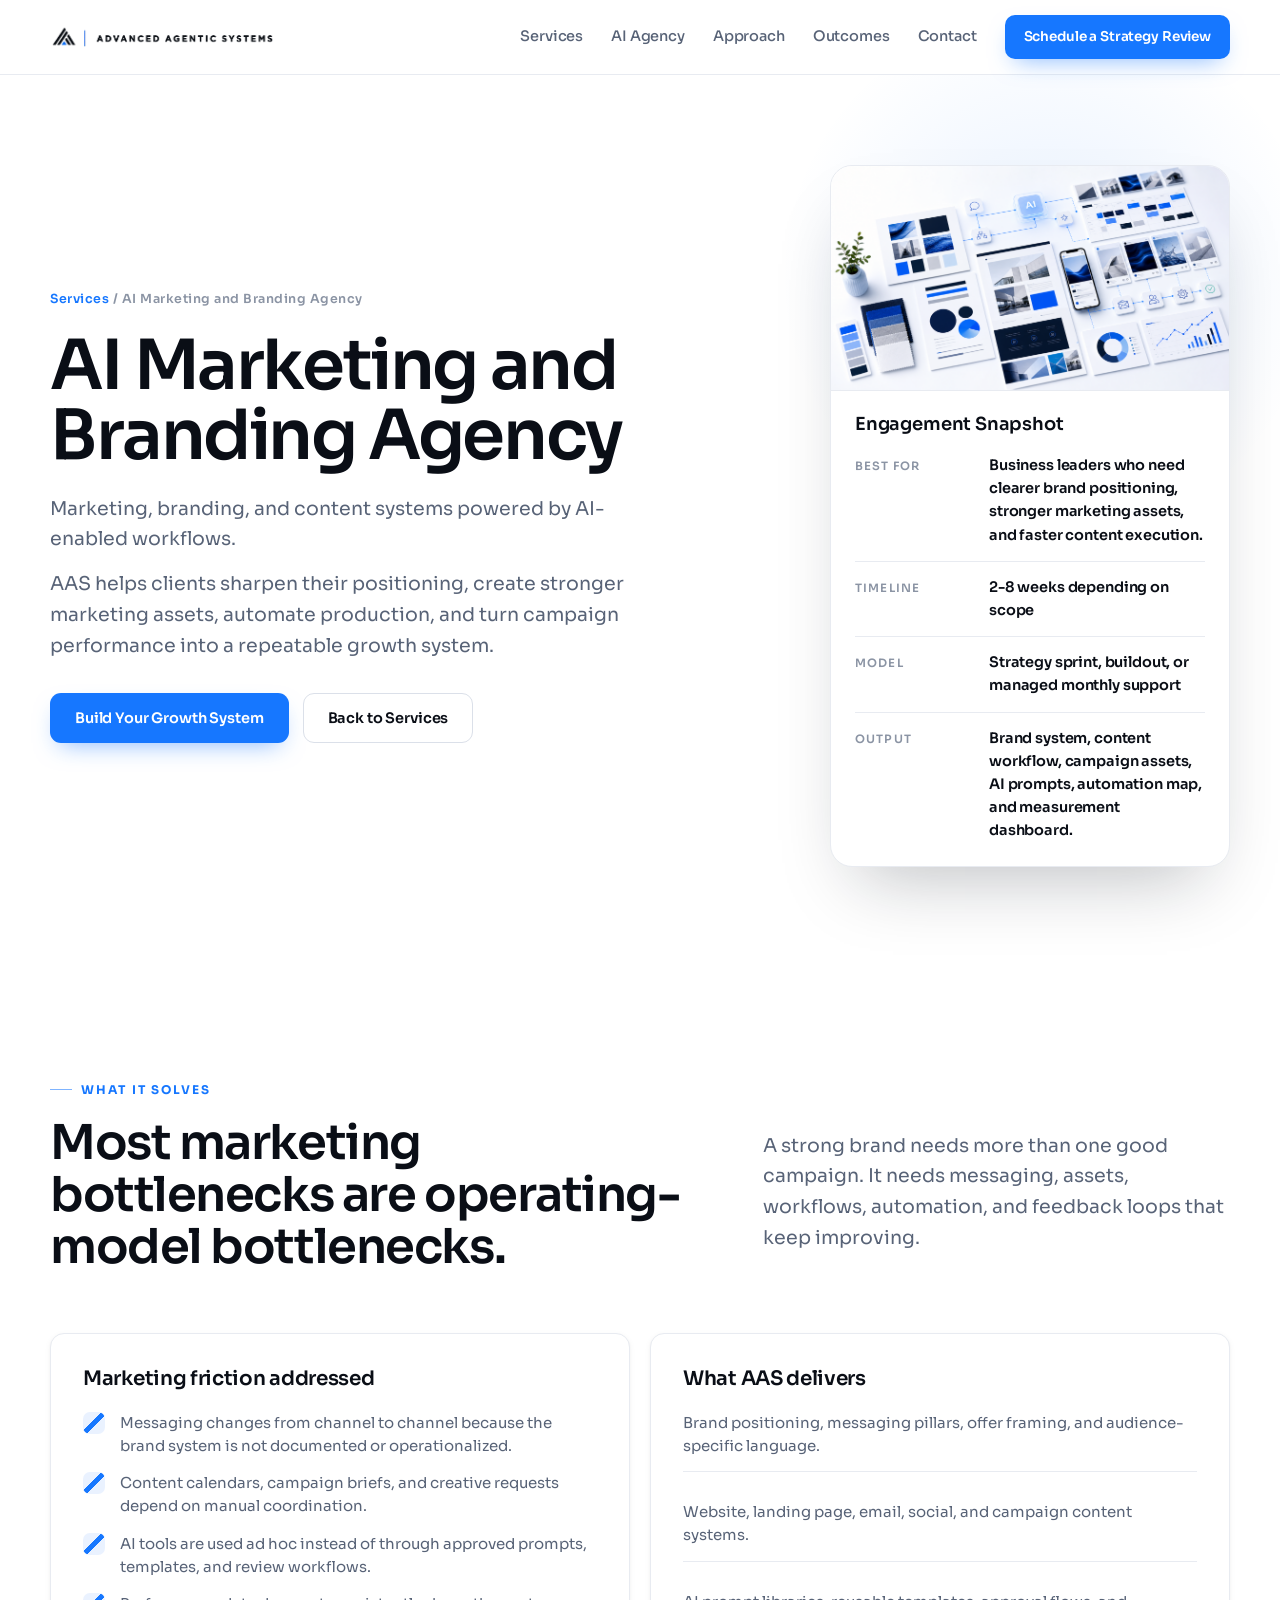
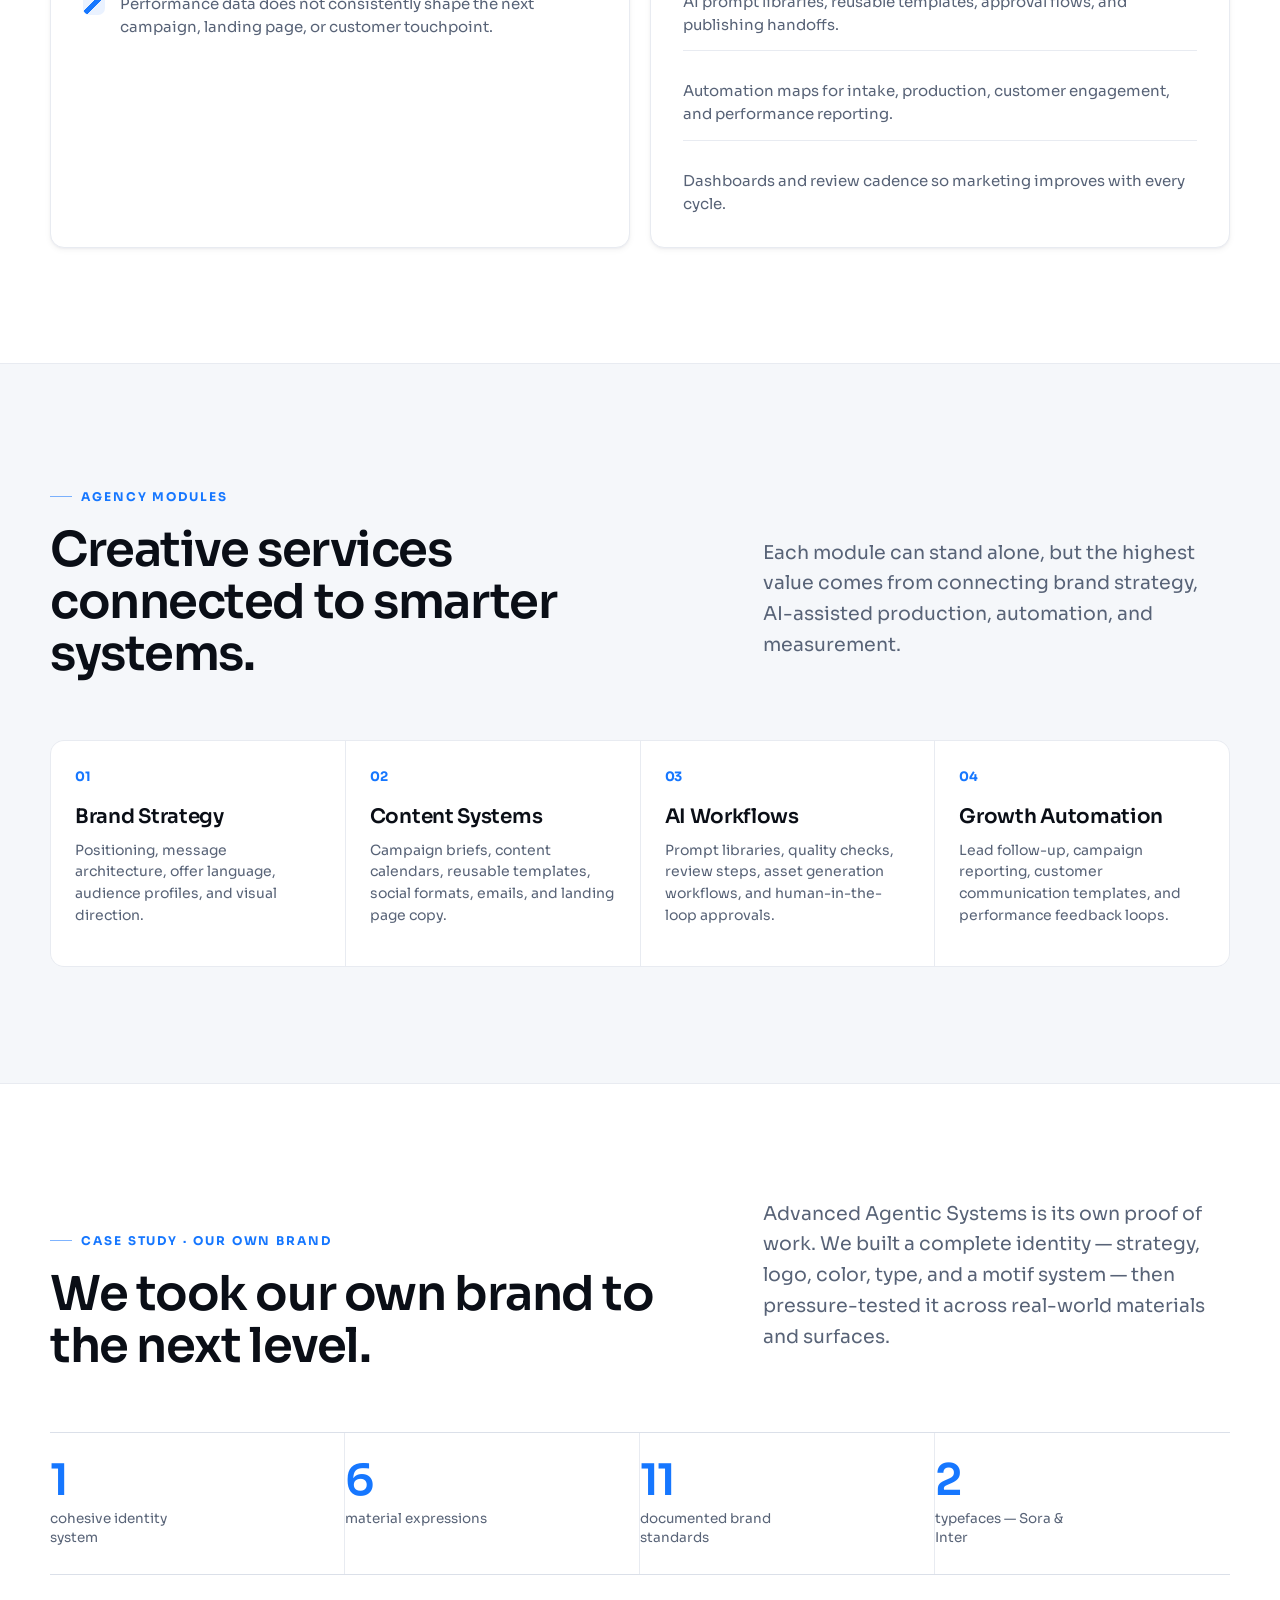
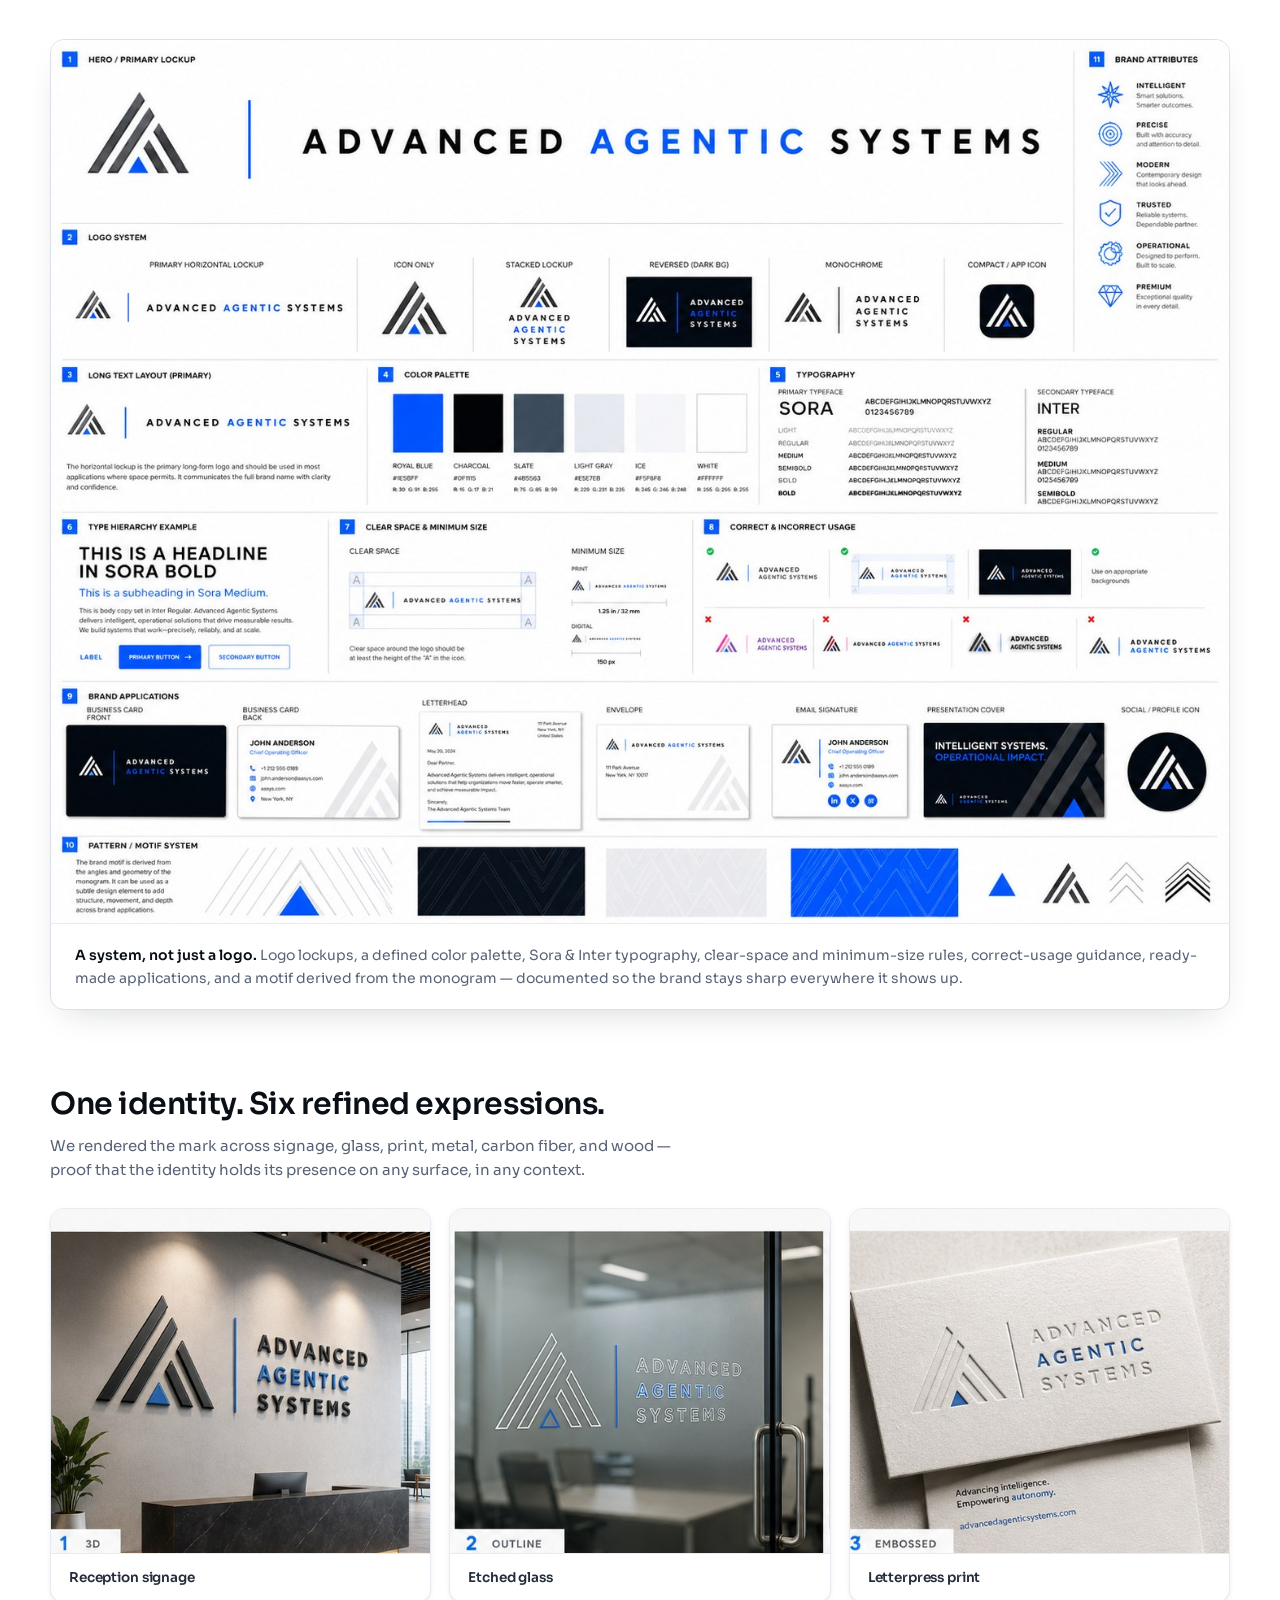
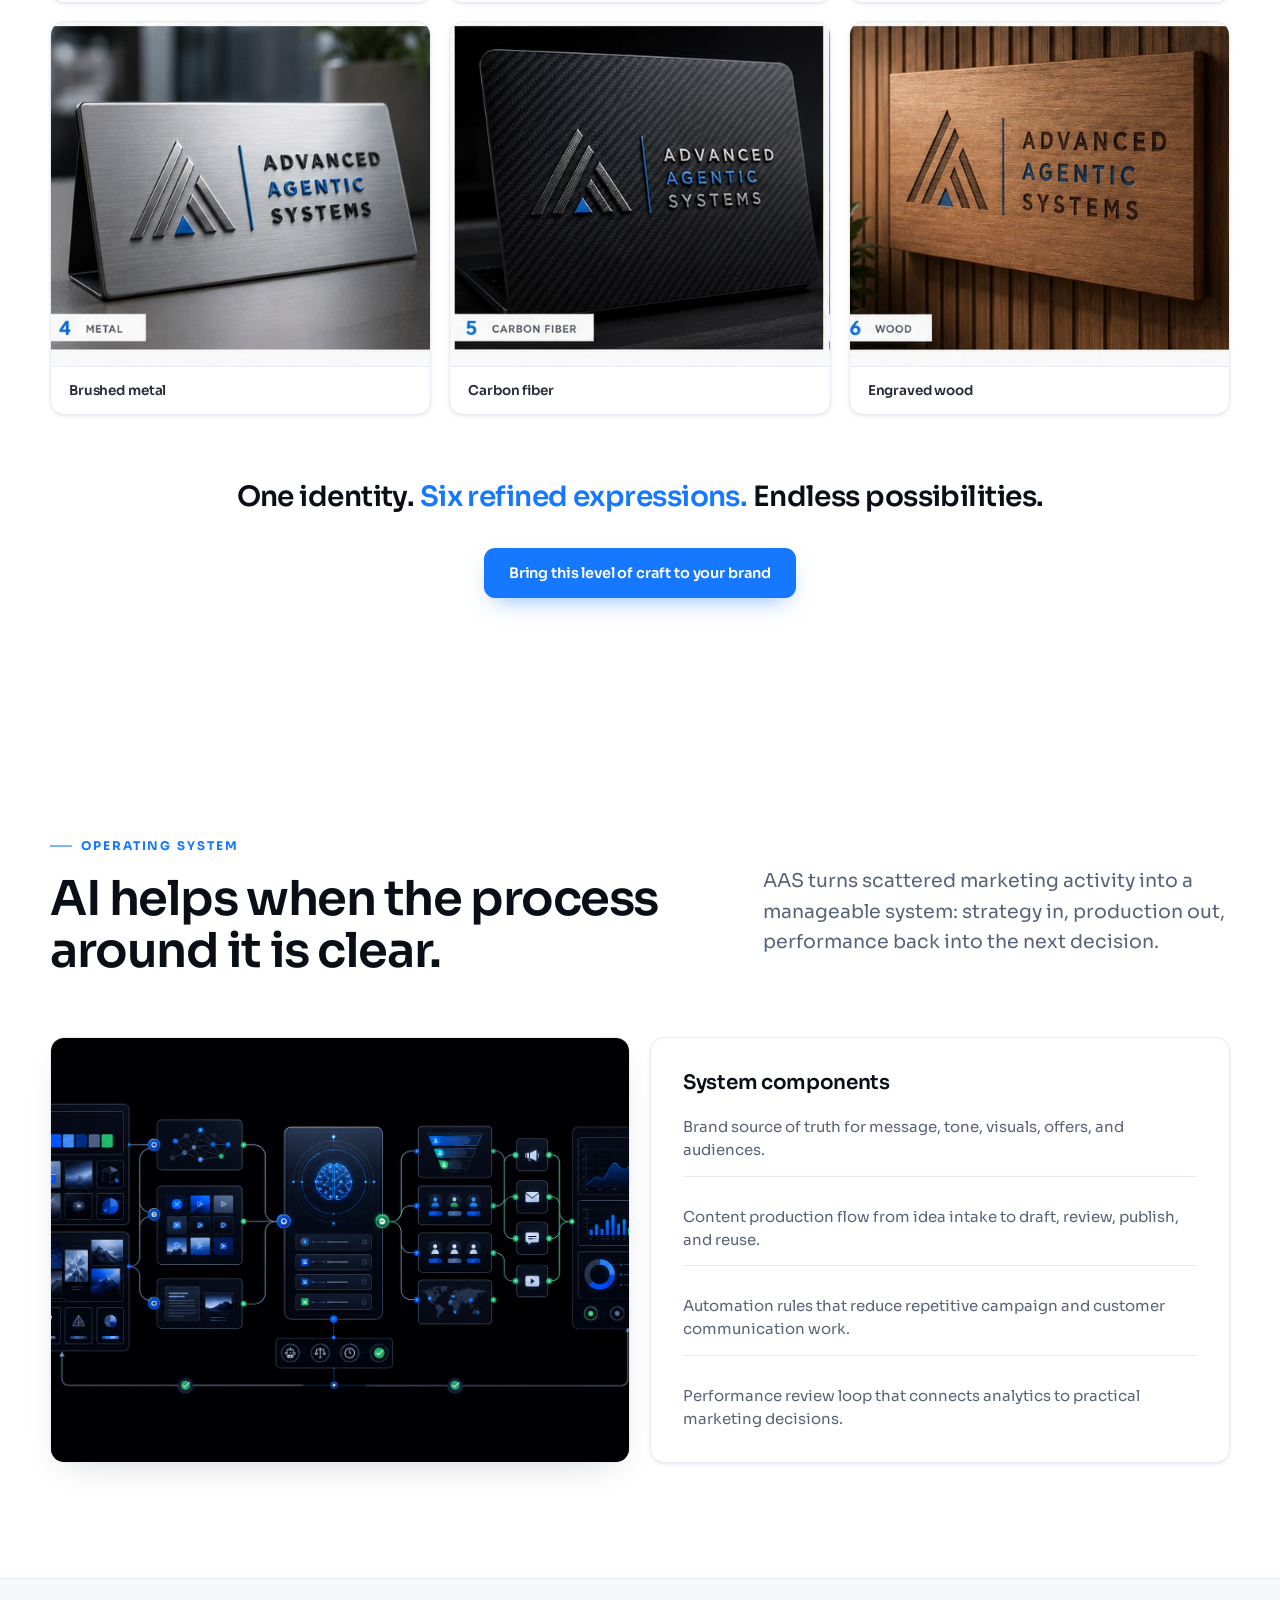
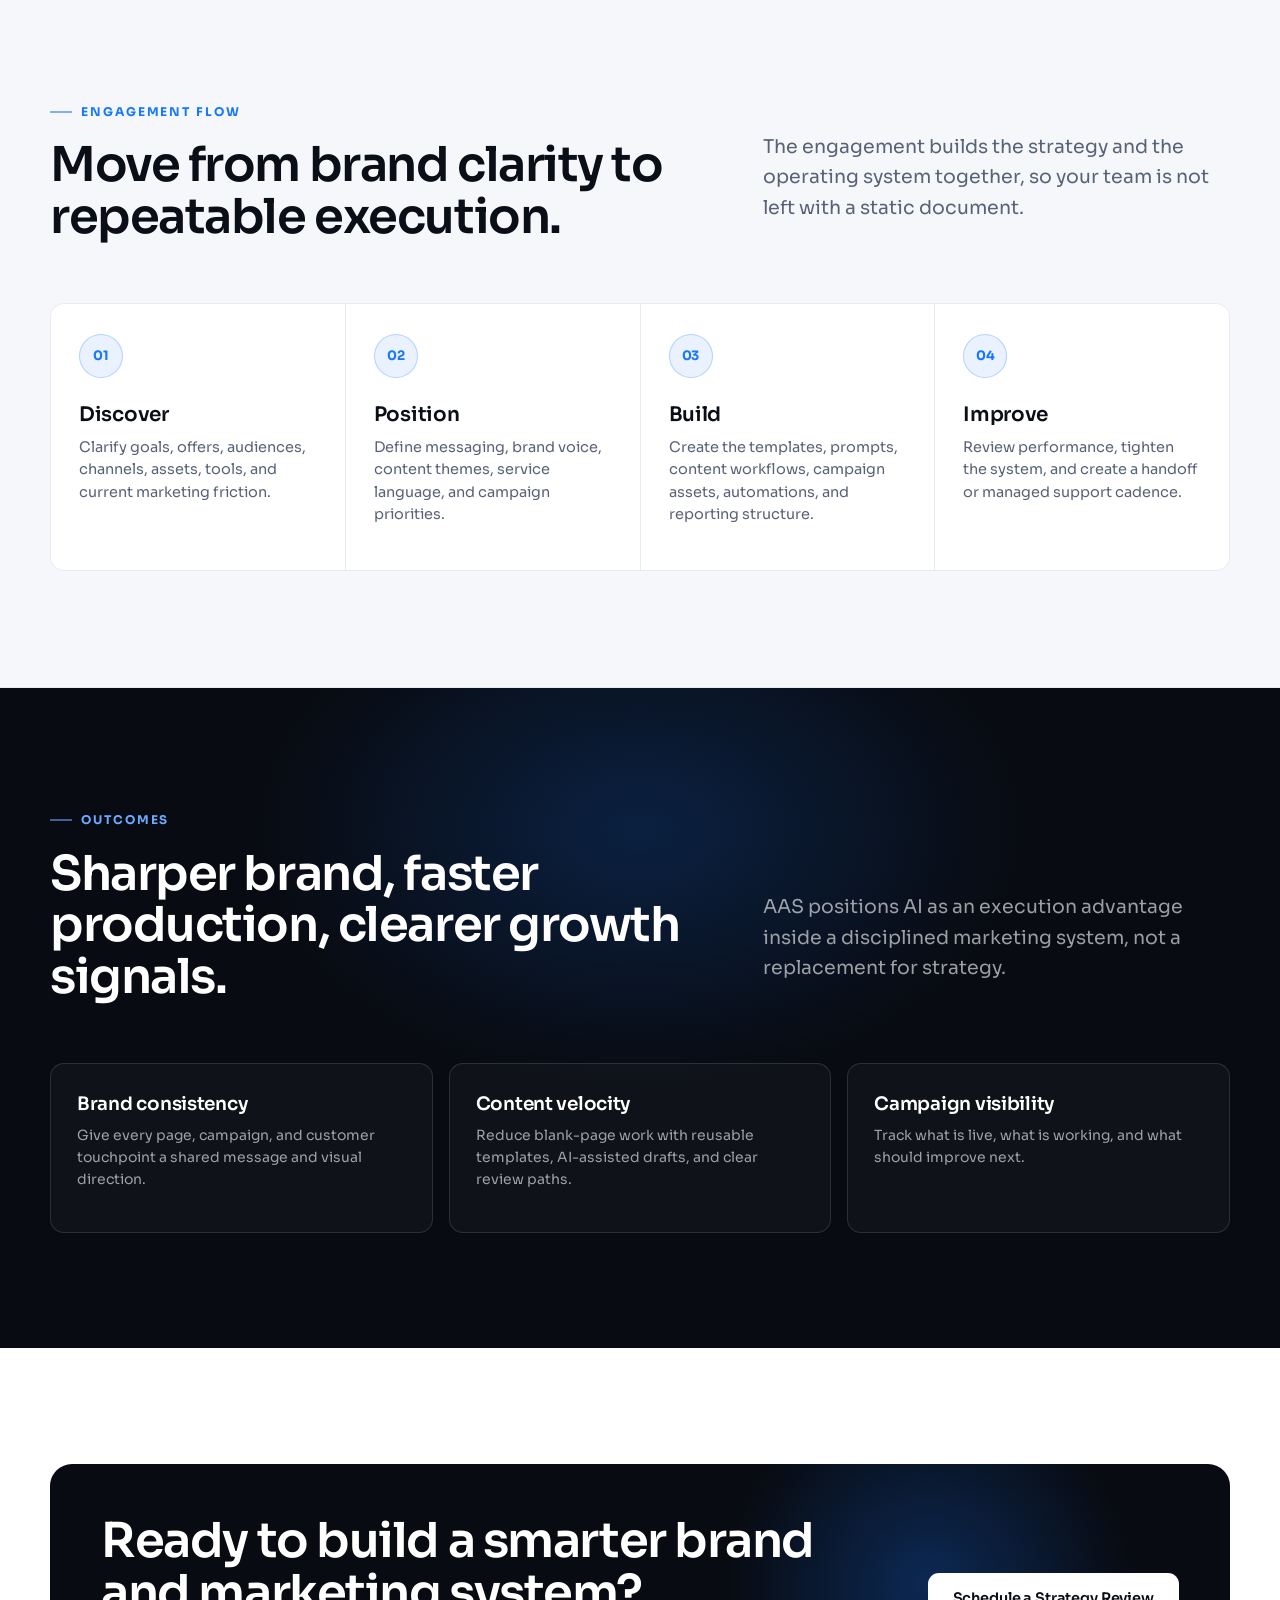
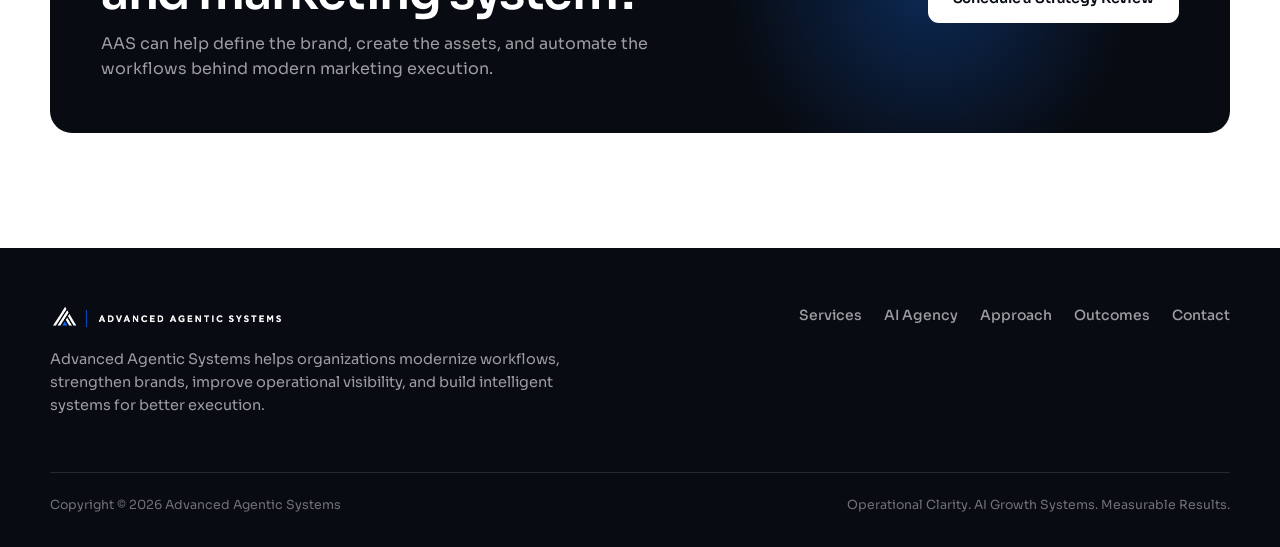
==== commit 9ef6ae34: "Add AAS brand case study to the AI Agency service page - New "Case Study · Our Own Brand" section on" ====
--- a/services/ai-marketing-branding-agency.html
+++ b/services/ai-marketing-branding-agency.html
@@ -98,6 +98,46 @@
       </div>
     </section>
 
+    <section class="section casestudy" id="case-study">
+      <div class="container">
+        <div class="section-head">
+          <div>
+            <p class="kicker">Case Study · Our Own Brand</p>
+            <h2>We took our own brand to the next level.</h2>
+          </div>
+          <p class="lede">Advanced Agentic Systems is its own proof of work. We built a complete identity — strategy, logo, color, type, and a motif system — then pressure-tested it across real-world materials and surfaces.</p>
+        </div>
+
+        <div class="cs-stats">
+          <div class="cs-stat"><b>1</b><span>cohesive identity system</span></div>
+          <div class="cs-stat"><b>6</b><span>material expressions</span></div>
+          <div class="cs-stat"><b>11</b><span>documented brand standards</span></div>
+          <div class="cs-stat"><b>2</b><span>typefaces — Sora &amp; Inter</span></div>
+        </div>
+
+        <figure class="cs-figure">
+          <img src="../assets/cs-brand-system.jpg" alt="Advanced Agentic Systems brand guidelines: logo system, color palette, Sora and Inter typography, clear-space rules, correct usage, applications, and motif system" />
+          <figcaption><b>A system, not just a logo.</b> Logo lockups, a defined color palette, Sora &amp; Inter typography, clear-space and minimum-size rules, correct-usage guidance, ready-made applications, and a motif derived from the monogram — documented so the brand stays sharp everywhere it shows up.</figcaption>
+        </figure>
+
+        <div class="cs-apps-head">
+          <h3>One identity. Six refined expressions.</h3>
+          <p>We rendered the mark across signage, glass, print, metal, carbon fiber, and wood — proof that the identity holds its presence on any surface, in any context.</p>
+        </div>
+        <div class="cs-apps">
+          <figure class="cs-app"><img src="../assets/cs-app-3d.jpg" alt="AAS logo as dimensional reception signage on an office wall" loading="lazy" /><figcaption>Reception signage</figcaption></figure>
+          <figure class="cs-app"><img src="../assets/cs-app-outline.jpg" alt="AAS logo etched on frosted office glass" loading="lazy" /><figcaption>Etched glass</figcaption></figure>
+          <figure class="cs-app"><img src="../assets/cs-app-embossed.jpg" alt="AAS logo letterpressed on a premium business card" loading="lazy" /><figcaption>Letterpress print</figcaption></figure>
+          <figure class="cs-app"><img src="../assets/cs-app-metal.jpg" alt="AAS logo on a brushed-metal plate" loading="lazy" /><figcaption>Brushed metal</figcaption></figure>
+          <figure class="cs-app"><img src="../assets/cs-app-carbon.jpg" alt="AAS logo on a carbon-fiber surface" loading="lazy" /><figcaption>Carbon fiber</figcaption></figure>
+          <figure class="cs-app"><img src="../assets/cs-app-wood.jpg" alt="AAS logo engraved on a wood panel" loading="lazy" /><figcaption>Engraved wood</figcaption></figure>
+        </div>
+
+        <p class="cs-tagline">One identity. <em>Six refined expressions.</em> Endless possibilities.</p>
+        <div class="cs-cta"><a class="btn btn-primary" href="../index.html#contact">Bring this level of craft to your brand</a></div>
+      </div>
+    </section>
+
     <section class="section">
       <div class="container section-head">
         <div>
--- a/assets/service-pages.css
+++ b/assets/service-pages.css
@@ -609,3 +609,98 @@
   html { scroll-behavior: auto; }
   * { transition-duration: .001ms !important; }
 }
+
+/* ---------- Case study (brand showcase) ---------- */
+.cs-stats {
+  display: grid;
+  grid-template-columns: repeat(4, 1fr);
+  margin: 0 0 clamp(44px, 5vw, 64px);
+  border-top: 1px solid var(--line-strong);
+  border-bottom: 1px solid var(--line-strong);
+}
+.cs-stat { padding: 26px 22px 26px 0; border-right: 1px solid var(--line); }
+.cs-stat:last-child { border-right: 0; }
+.cs-stat b {
+  display: block;
+  margin-bottom: 8px;
+  font-size: clamp(30px, 3.4vw, 44px);
+  font-weight: 600;
+  letter-spacing: -.045em;
+  line-height: 1;
+  color: var(--accent);
+}
+.cs-stat span { display: block; max-width: 160px; color: var(--slate); font-size: 13.5px; line-height: 1.4; }
+
+.cs-figure {
+  margin: 0 0 clamp(48px, 6vw, 76px);
+  border: 1px solid var(--line-strong);
+  border-radius: var(--r);
+  overflow: hidden;
+  background: #fff;
+  box-shadow: var(--shadow-md);
+}
+.cs-figure > img { width: 100%; display: block; }
+.cs-figure figcaption {
+  padding: 20px 24px;
+  border-top: 1px solid var(--line);
+  color: var(--slate);
+  font-size: 14px;
+  line-height: 1.6;
+}
+.cs-figure figcaption b { color: var(--ink); font-weight: 600; }
+
+.cs-apps-head { max-width: 660px; margin-bottom: 26px; }
+.cs-apps-head h3 { font-size: clamp(22px, 2.6vw, 30px); margin-bottom: 10px; }
+.cs-apps-head p { color: var(--slate); font-size: 15px; line-height: 1.6; }
+
+.cs-apps {
+  display: grid;
+  grid-template-columns: repeat(3, 1fr);
+  gap: 18px;
+  margin-bottom: clamp(44px, 5vw, 60px);
+}
+.cs-app {
+  margin: 0;
+  border: 1px solid var(--line);
+  border-radius: var(--r);
+  overflow: hidden;
+  background: #fff;
+  box-shadow: var(--shadow-sm);
+  transition: transform .2s var(--ease), box-shadow .2s var(--ease), border-color .2s var(--ease);
+}
+.cs-app:hover { transform: translateY(-4px); box-shadow: var(--shadow-md); border-color: rgba(22, 119, 255, .3); }
+.cs-app img { width: 100%; aspect-ratio: 477 / 433; object-fit: cover; display: block; }
+.cs-app figcaption {
+  padding: 13px 18px;
+  border-top: 1px solid var(--line);
+  color: var(--ink-soft);
+  font-size: 13.5px;
+  font-weight: 600;
+  letter-spacing: -.01em;
+}
+
+.cs-tagline {
+  margin: 0 0 28px;
+  text-align: center;
+  font-size: clamp(20px, 2.4vw, 28px);
+  font-weight: 600;
+  letter-spacing: -.02em;
+  color: var(--ink);
+}
+.cs-tagline em { font-style: normal; color: var(--accent); }
+.cs-cta { text-align: center; }
+
+@media (max-width: 980px) {
+  .cs-stats { grid-template-columns: repeat(2, 1fr); }
+  .cs-stat:nth-child(even) { border-right: 0; }
+  .cs-stat:nth-child(1), .cs-stat:nth-child(2) { border-bottom: 1px solid var(--line); padding-bottom: 24px; }
+  .cs-stat:nth-child(3), .cs-stat:nth-child(4) { padding-top: 24px; }
+  .cs-apps { grid-template-columns: repeat(2, 1fr); }
+}
+@media (max-width: 600px) {
+  .cs-stats { grid-template-columns: 1fr; }
+  .cs-stat { border-right: 0; border-bottom: 1px solid var(--line); padding: 20px 0; }
+  .cs-stat:last-child { border-bottom: 0; }
+  .cs-stat span { max-width: none; }
+  .cs-apps { grid-template-columns: 1fr; }
+}
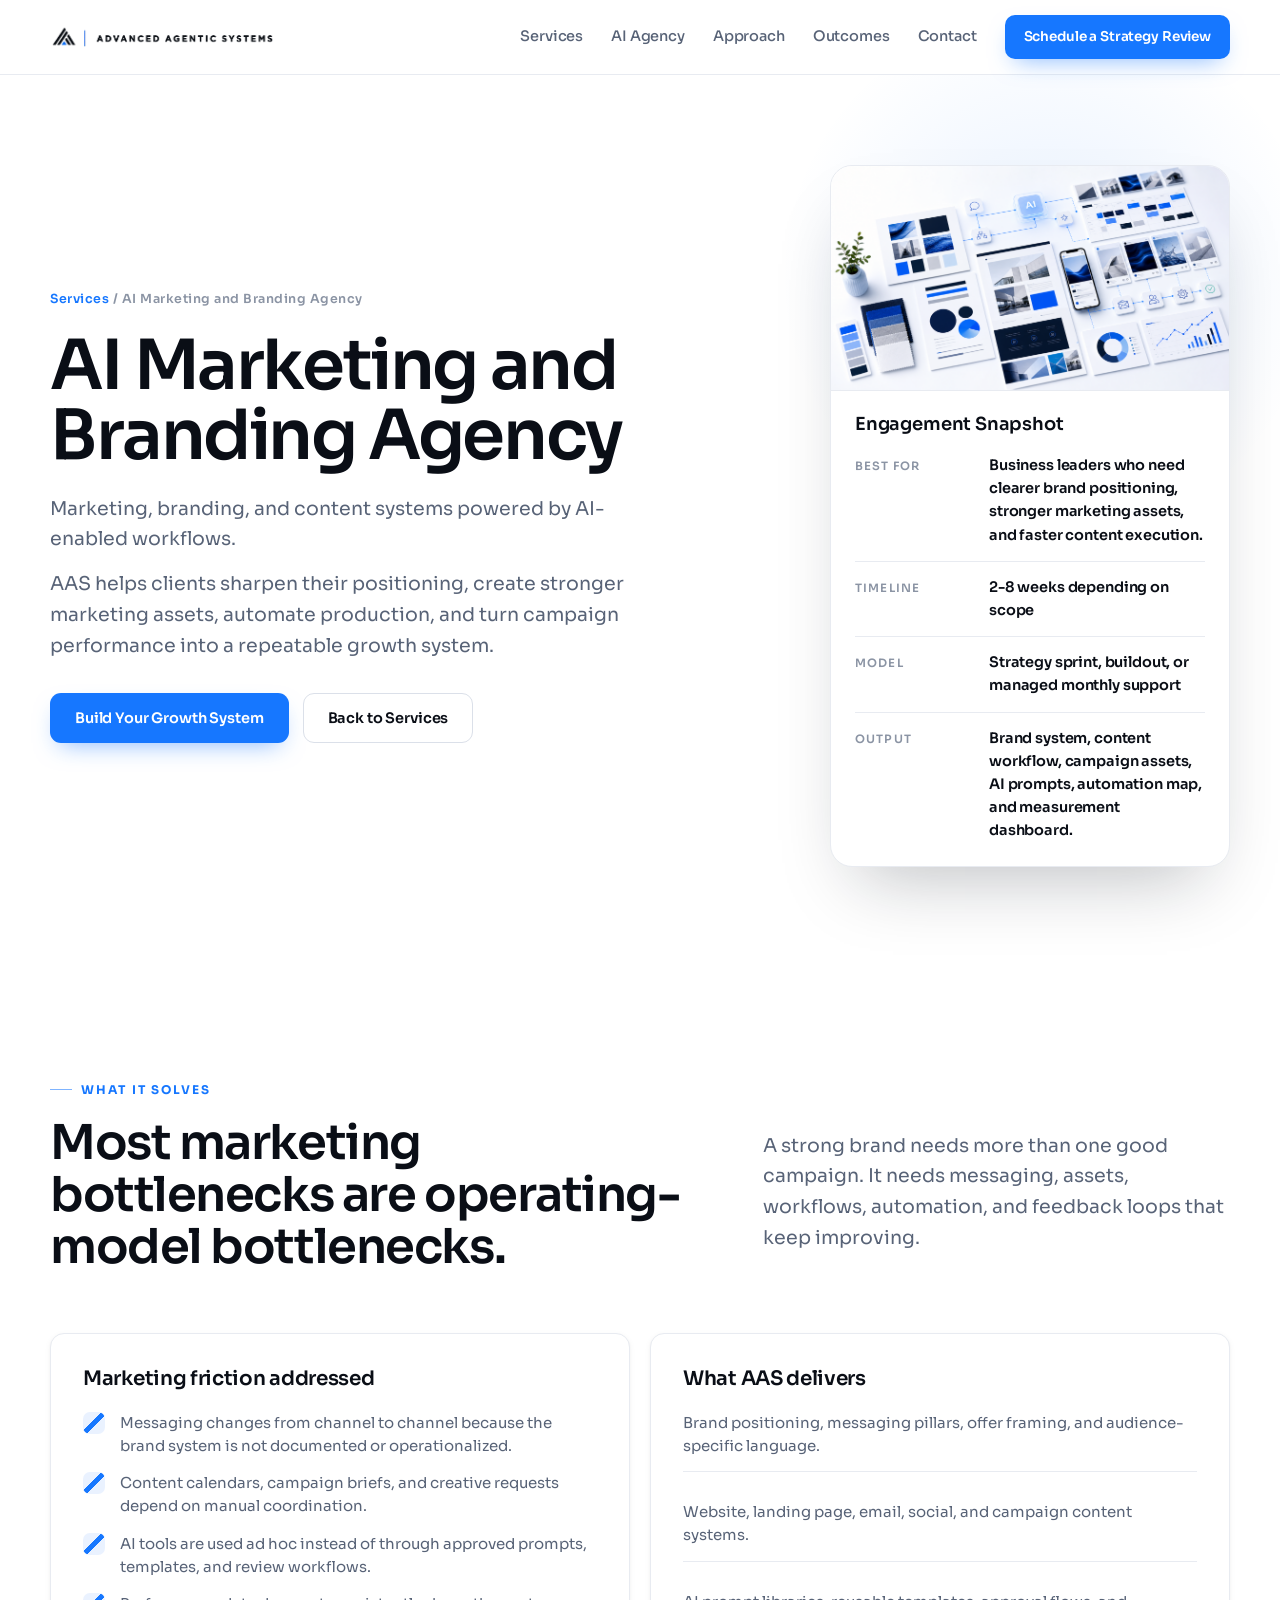
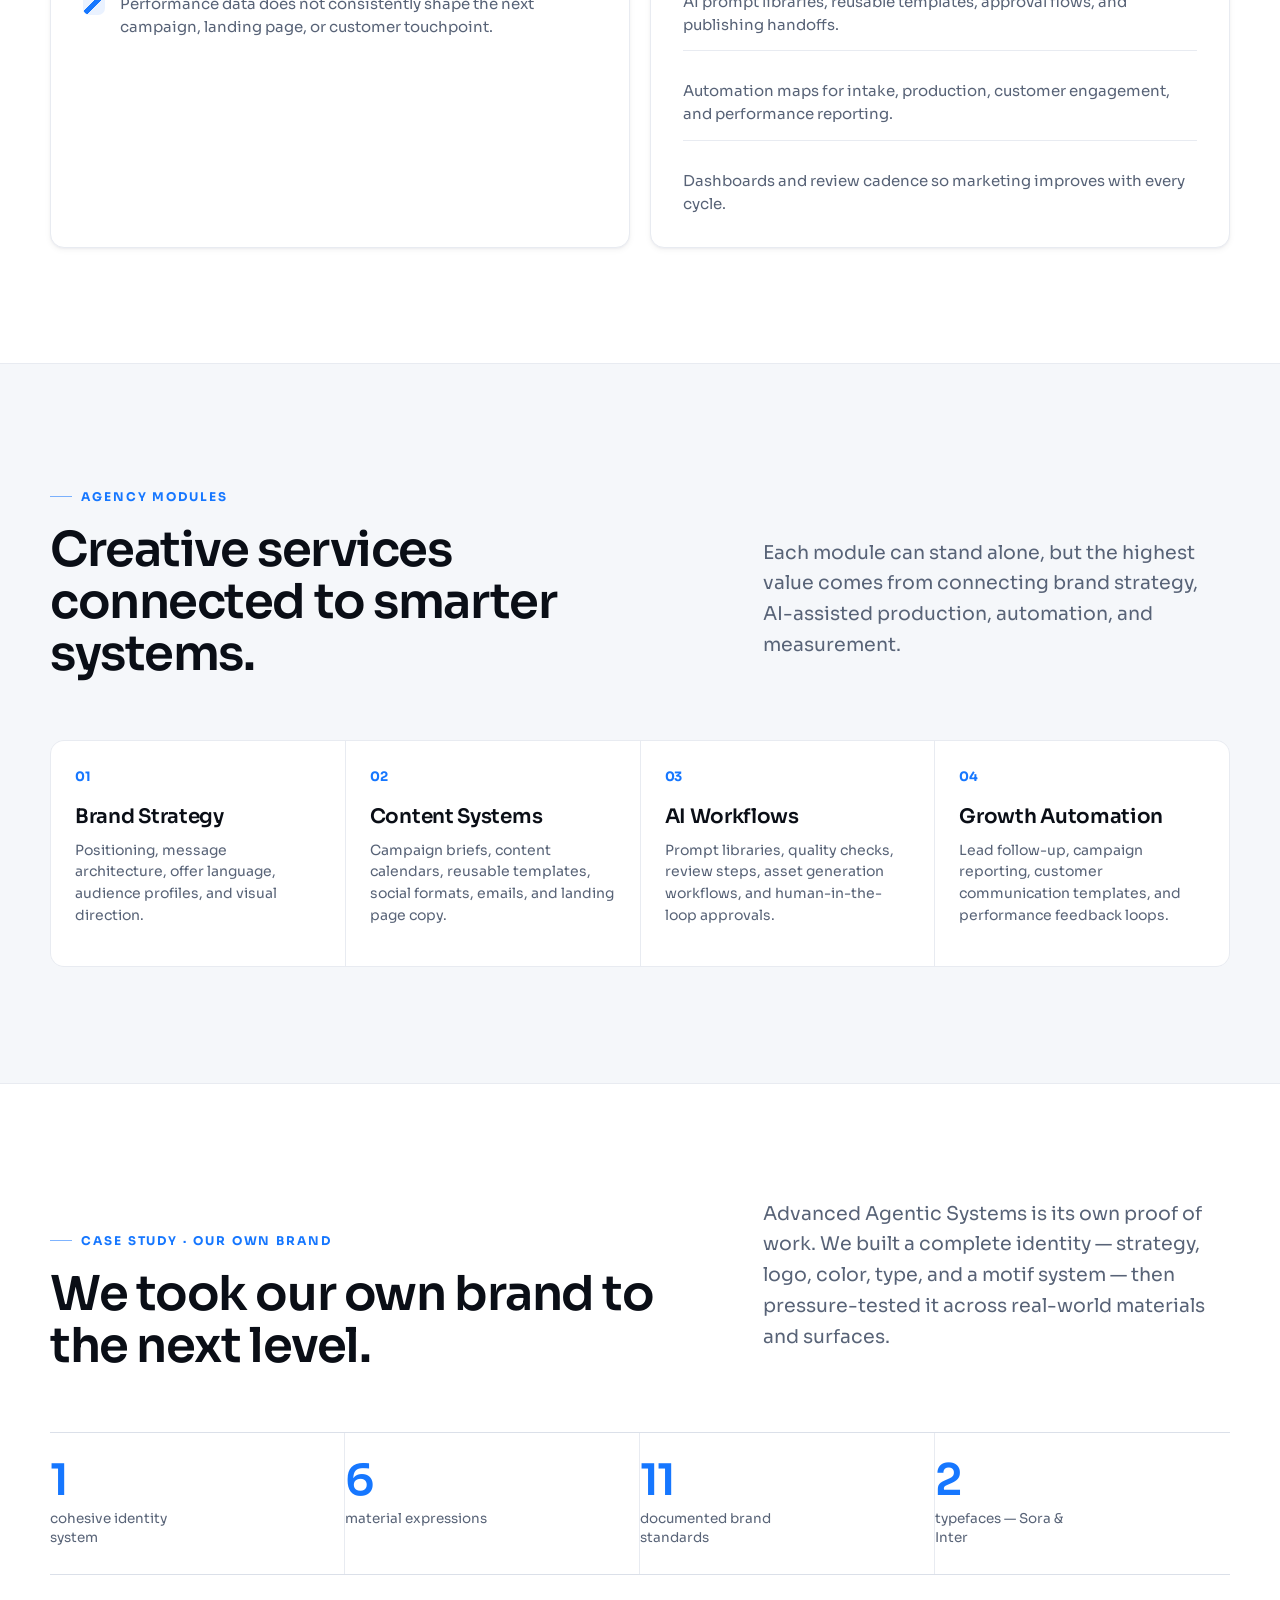
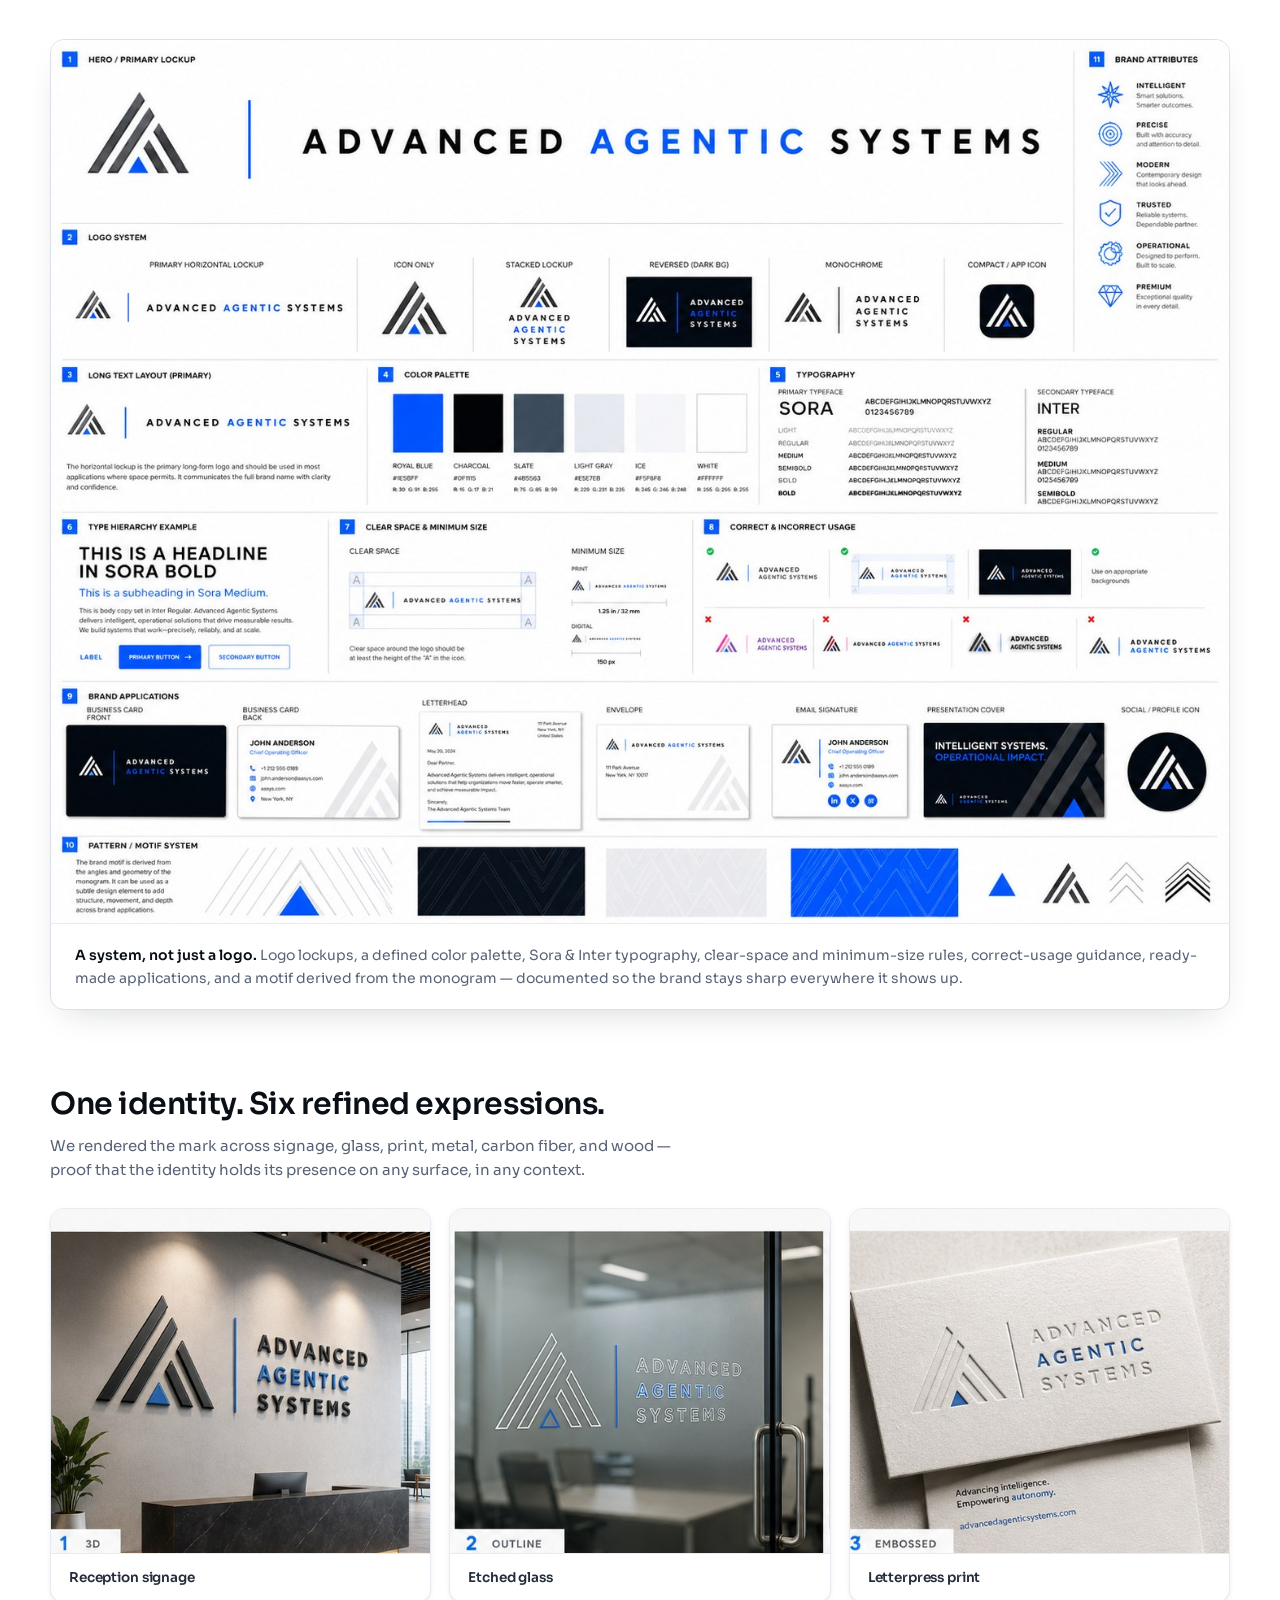
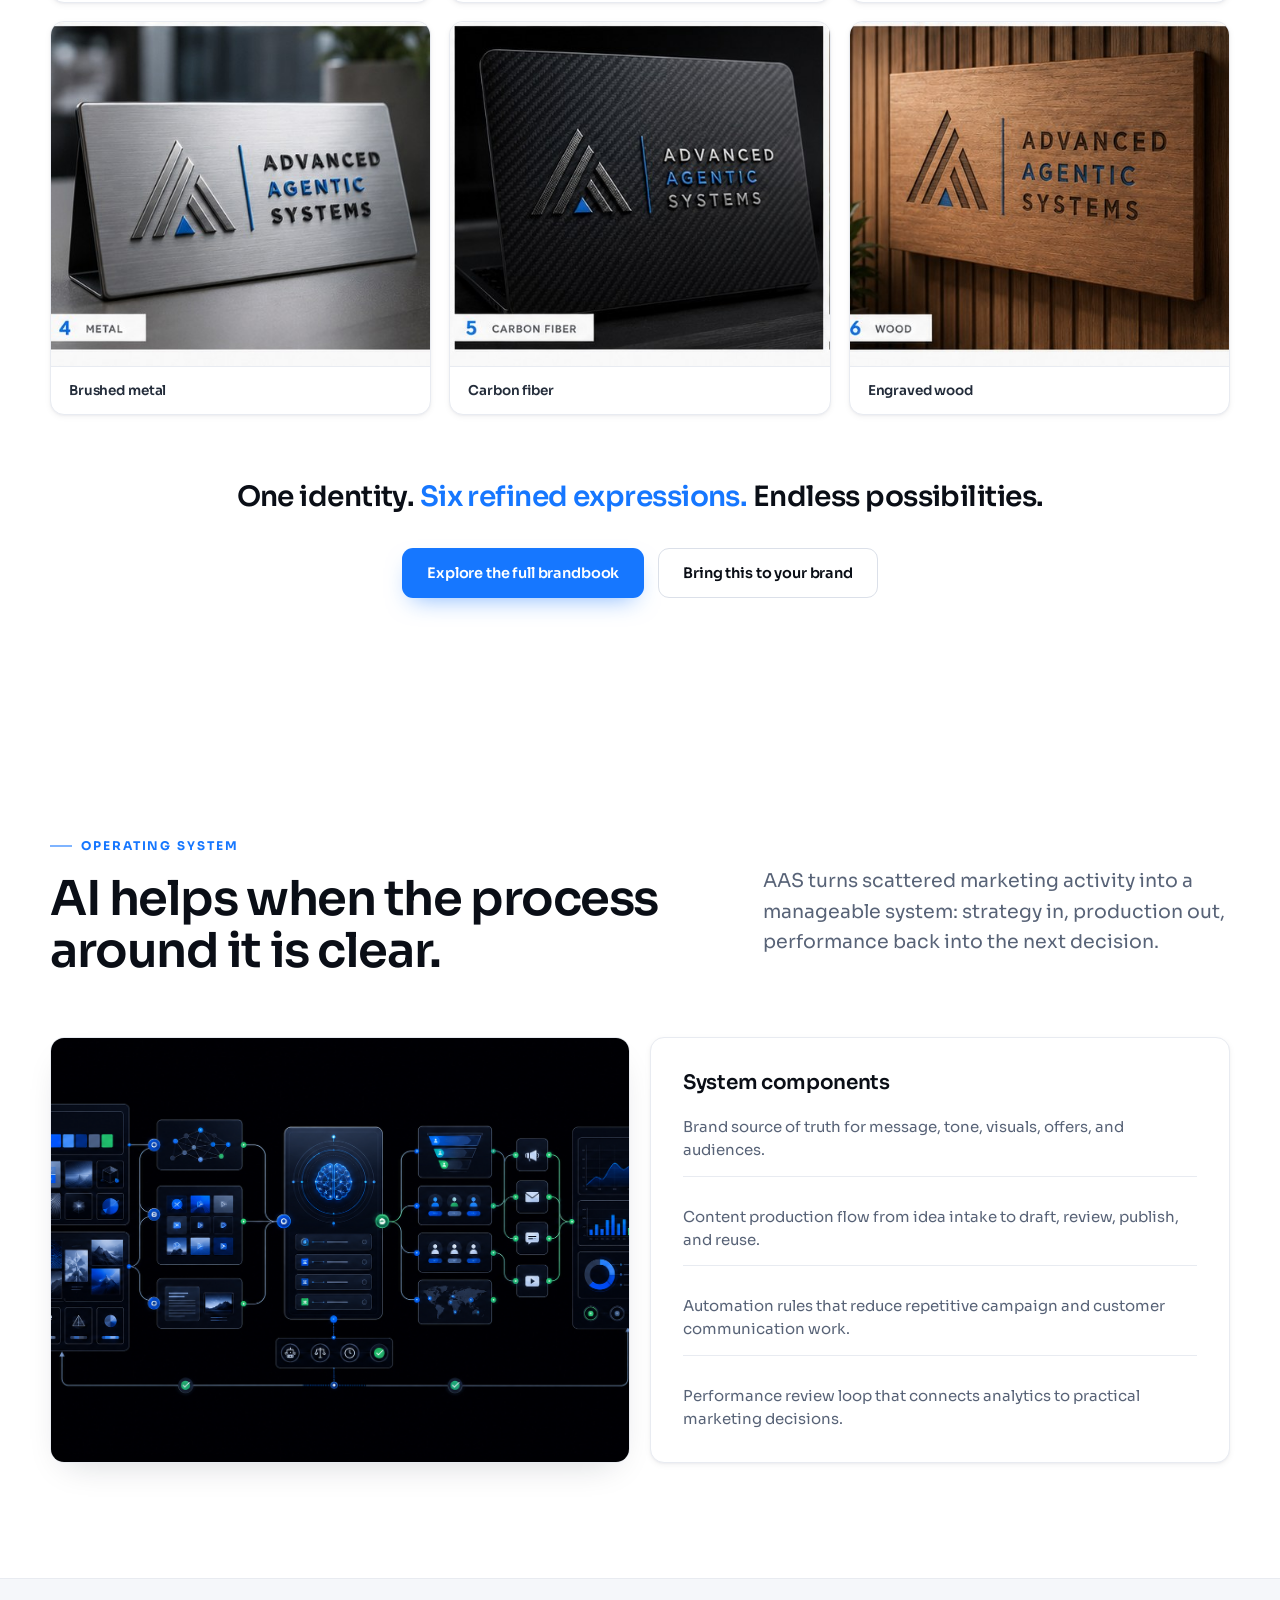
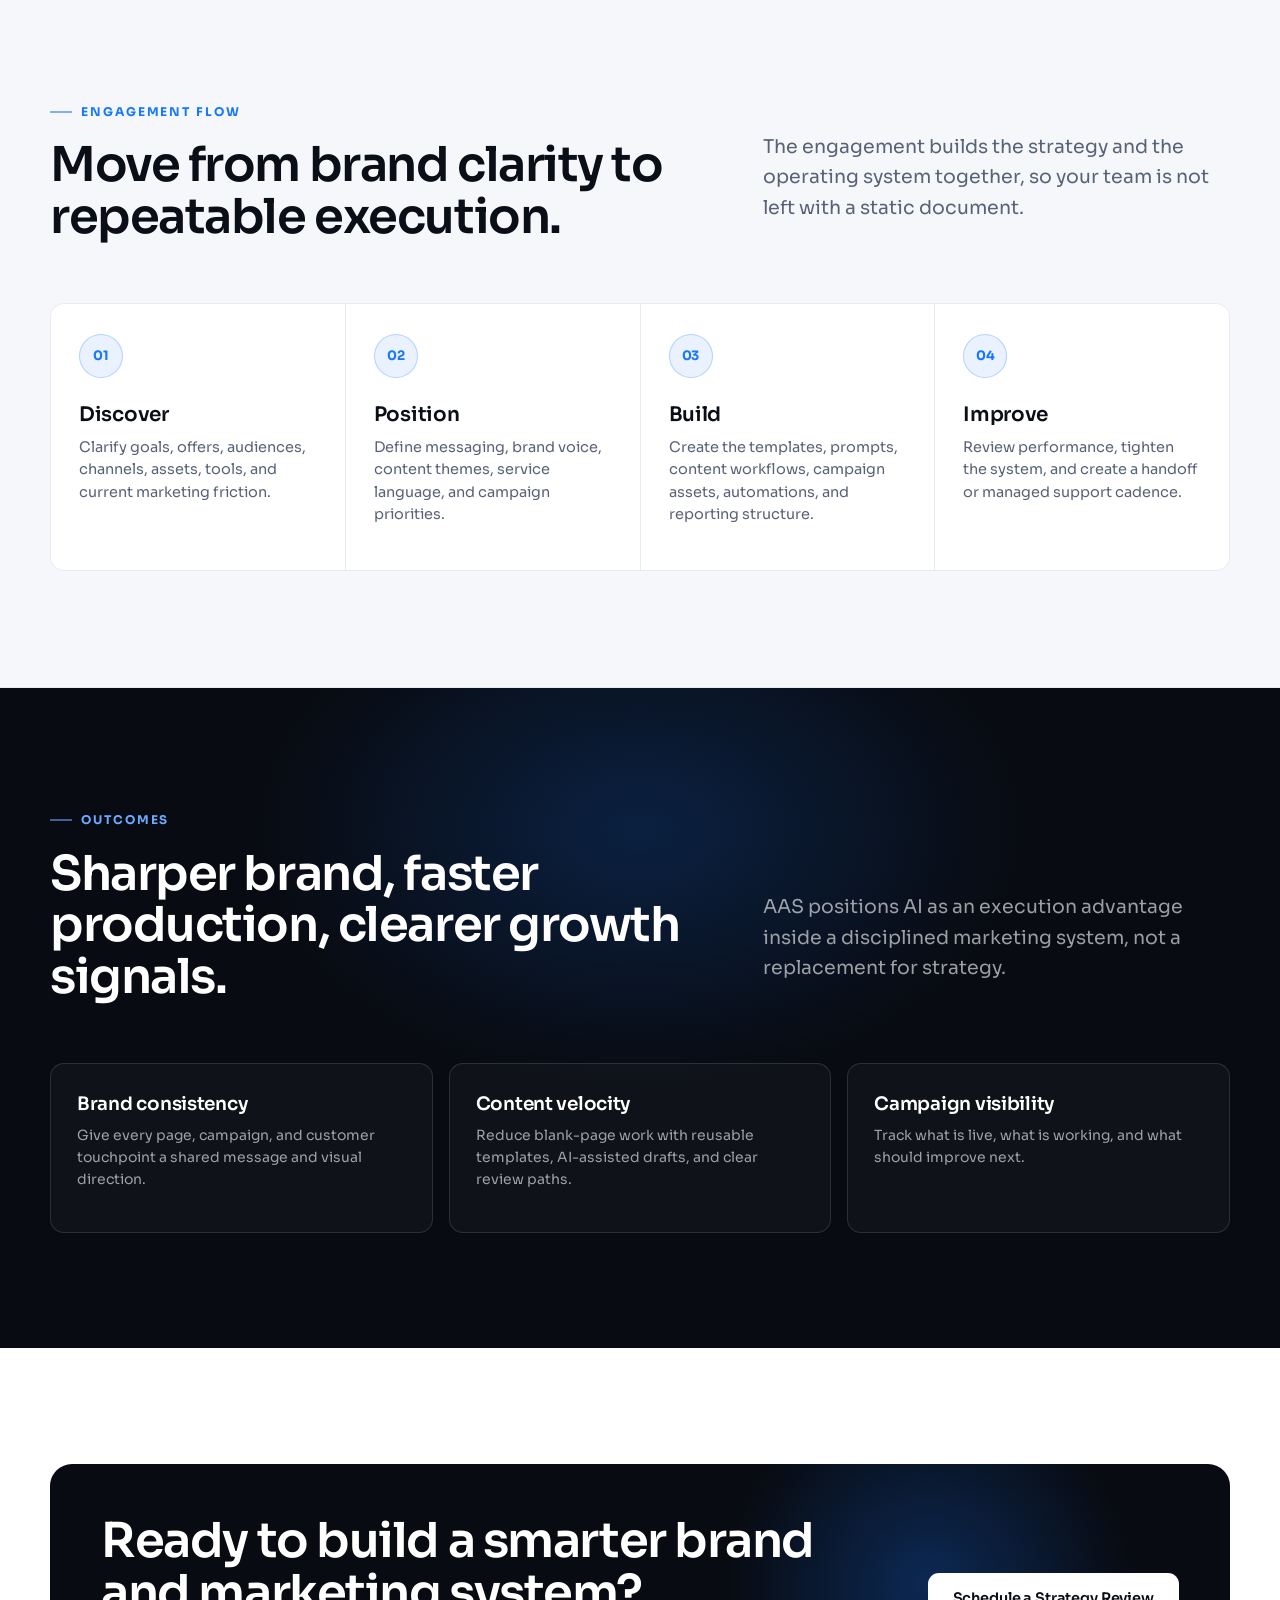
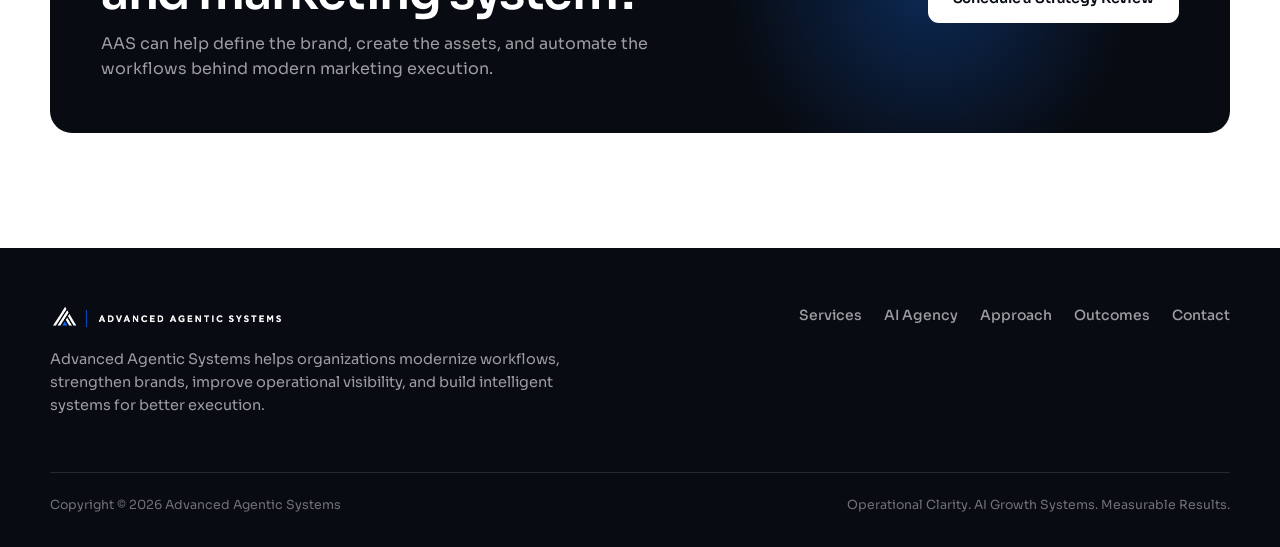
==== commit 9f825010: "Add AAS Brandbook page (light-theme brand-guide board) - New brandbook.html: a brand-guidelines boar" ====
--- a/services/ai-marketing-branding-agency.html
+++ b/services/ai-marketing-branding-agency.html
@@ -134,7 +134,10 @@
         </div>
 
         <p class="cs-tagline">One identity. <em>Six refined expressions.</em> Endless possibilities.</p>
-        <div class="cs-cta"><a class="btn btn-primary" href="../index.html#contact">Bring this level of craft to your brand</a></div>
+        <div class="cs-cta">
+          <a class="btn btn-primary" href="../brandbook.html">Explore the full brandbook</a>
+          <a class="btn btn-secondary" href="../index.html#contact">Bring this to your brand</a>
+        </div>
       </div>
     </section>
 
--- a/assets/service-pages.css
+++ b/assets/service-pages.css
@@ -688,7 +688,7 @@
   color: var(--ink);
 }
 .cs-tagline em { font-style: normal; color: var(--accent); }
-.cs-cta { text-align: center; }
+.cs-cta { display: flex; flex-wrap: wrap; gap: 14px; justify-content: center; }
 
 @media (max-width: 980px) {
   .cs-stats { grid-template-columns: repeat(2, 1fr); }
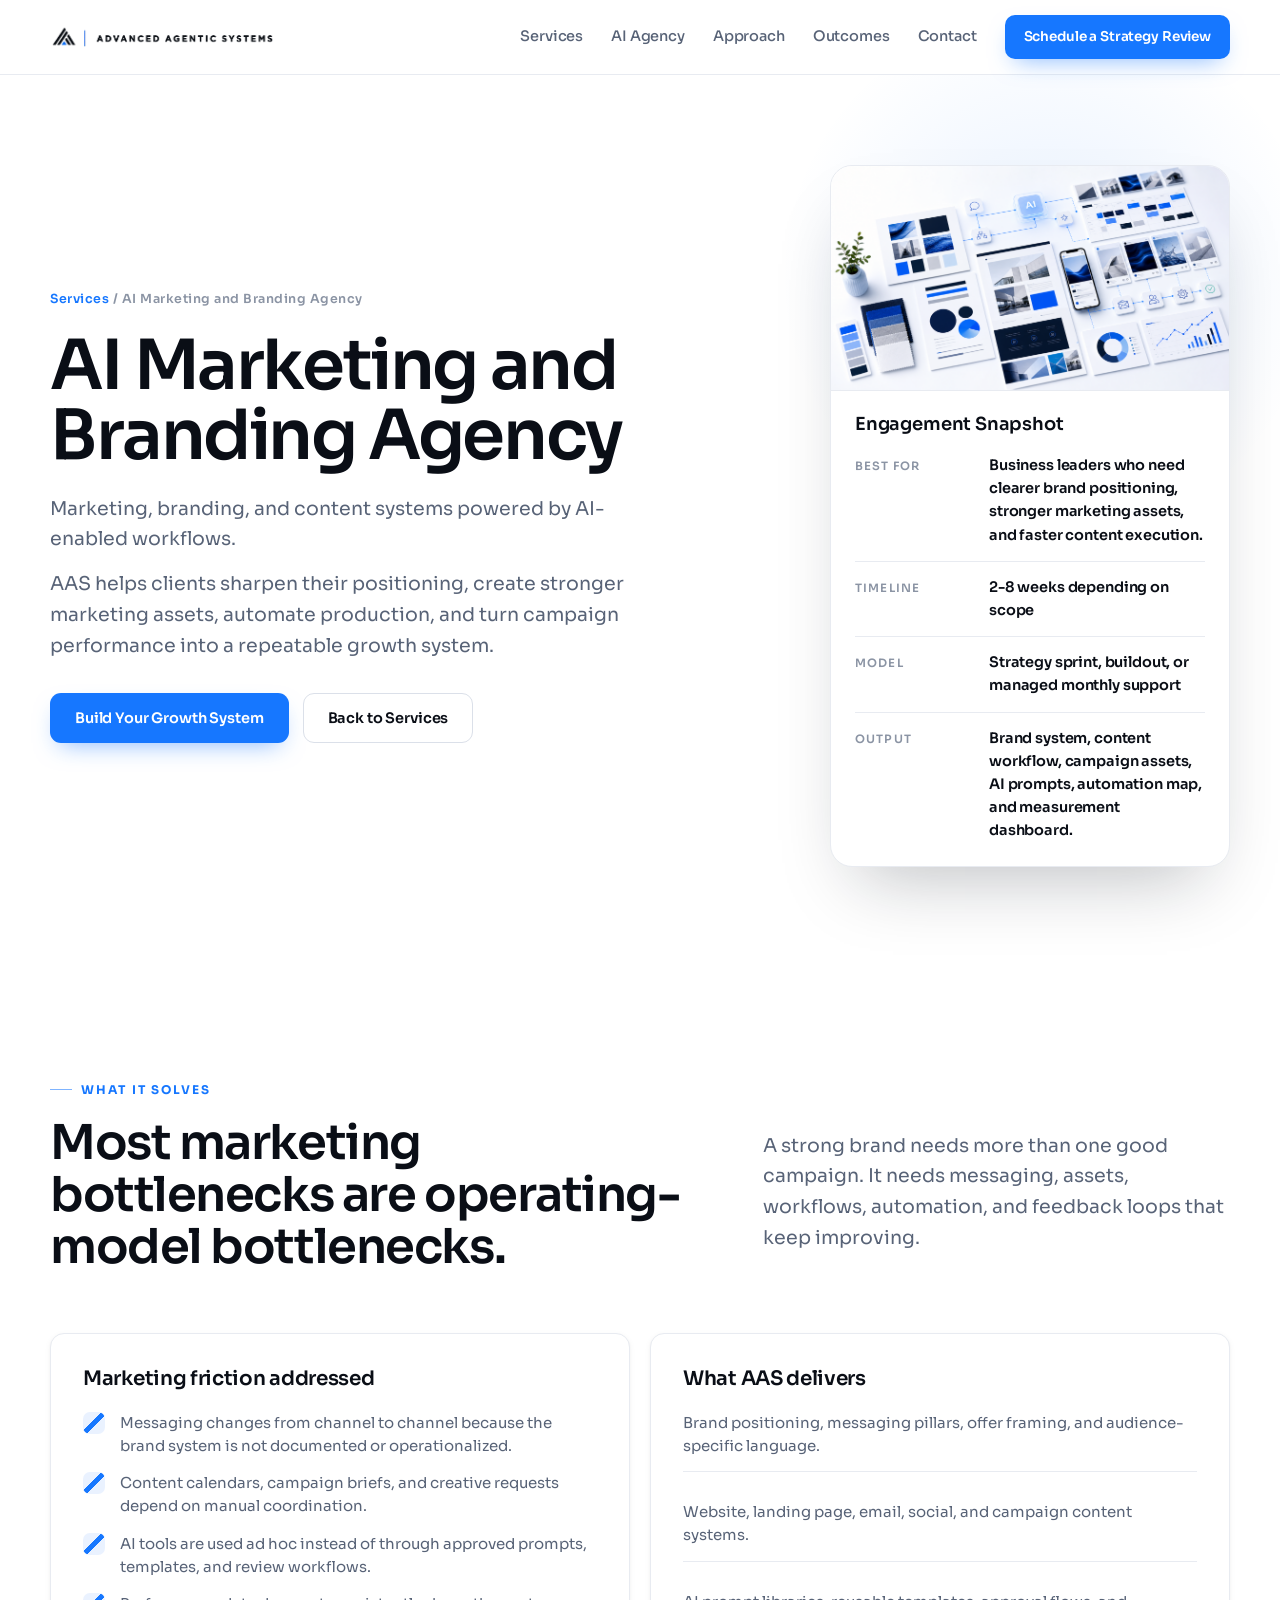
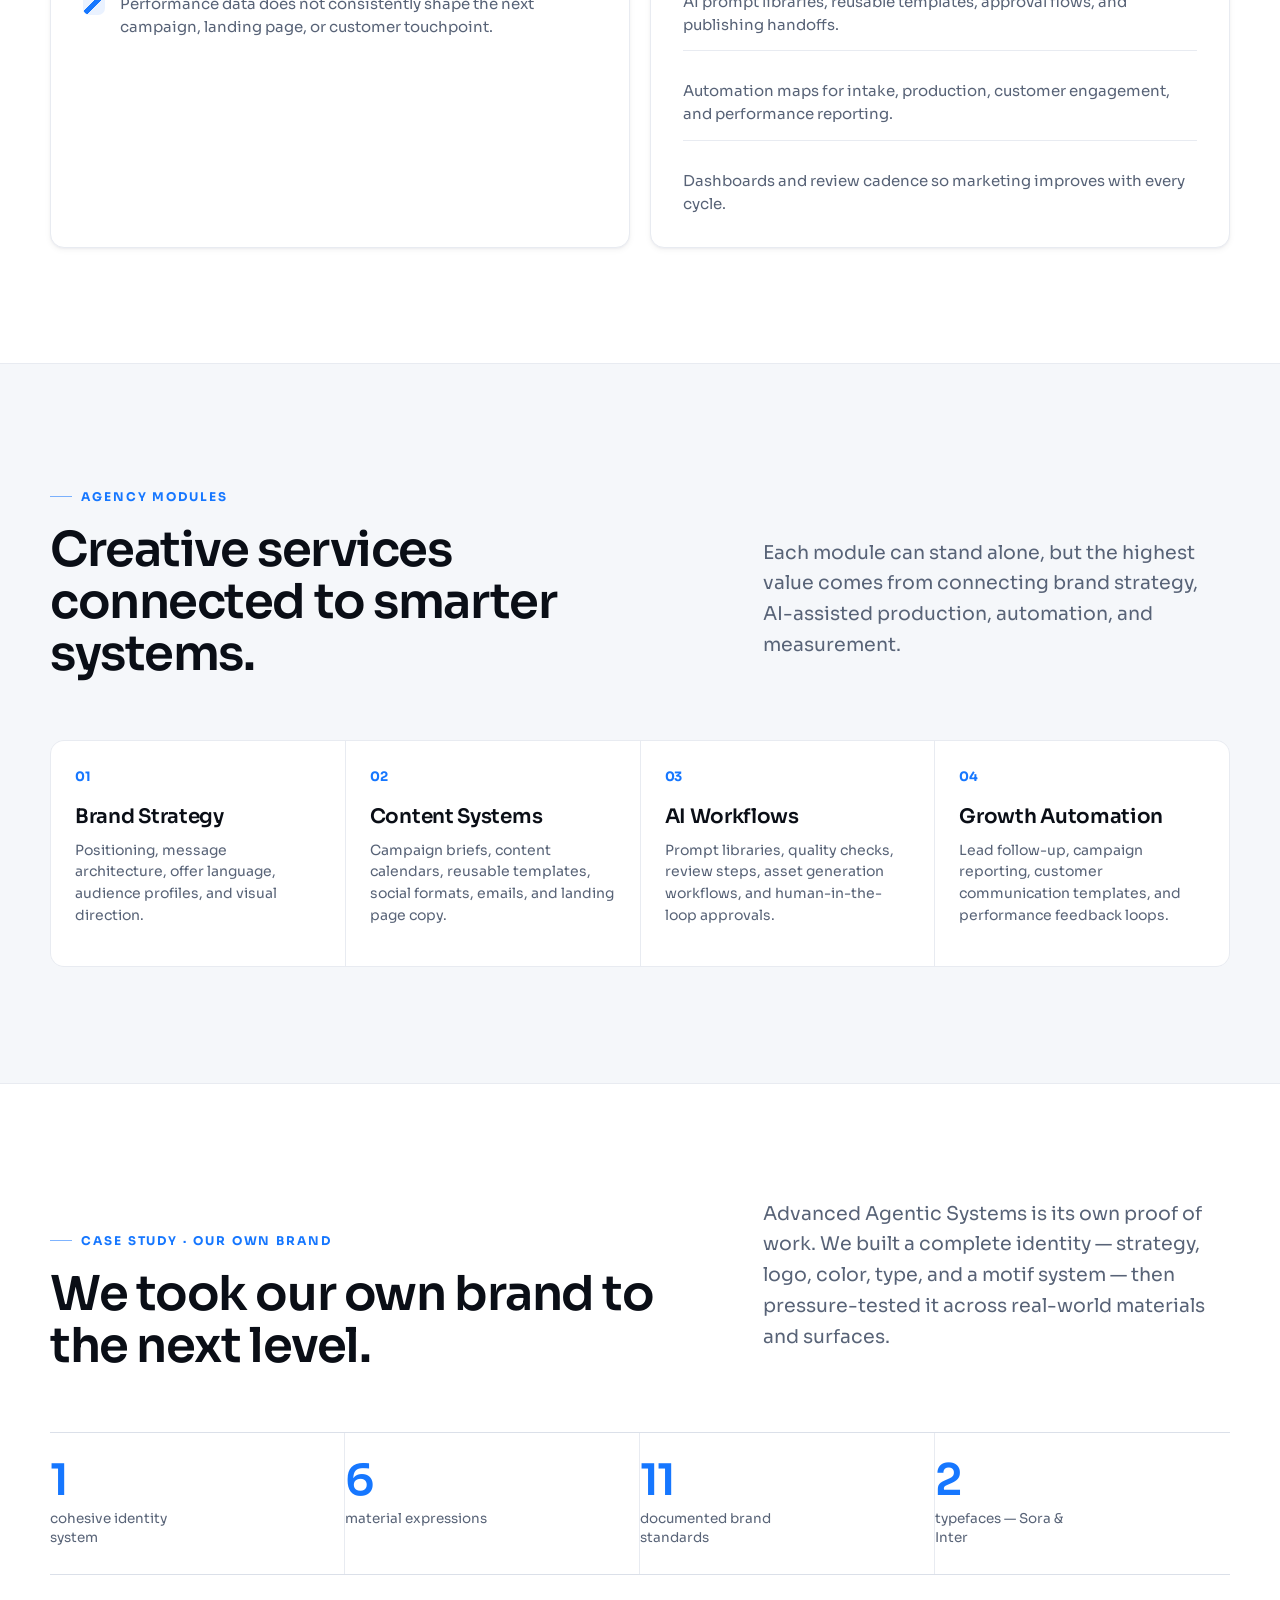
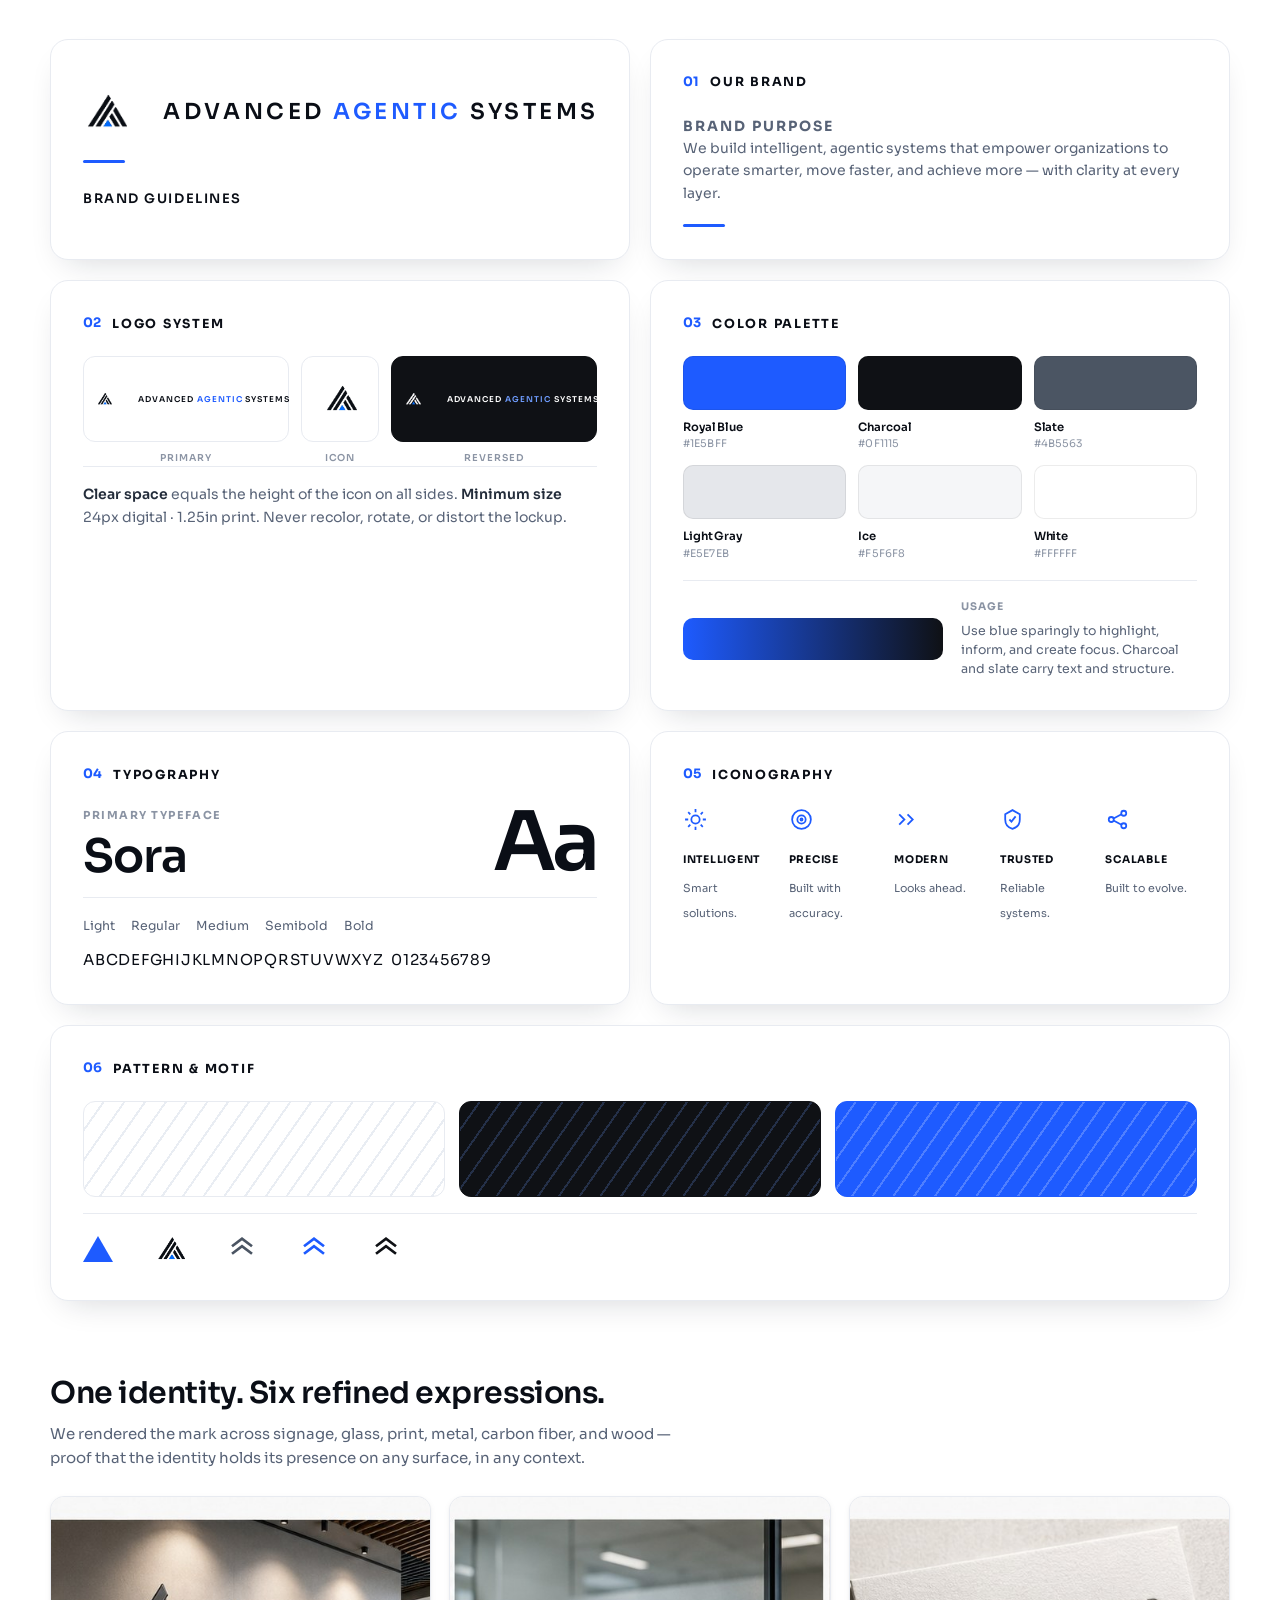
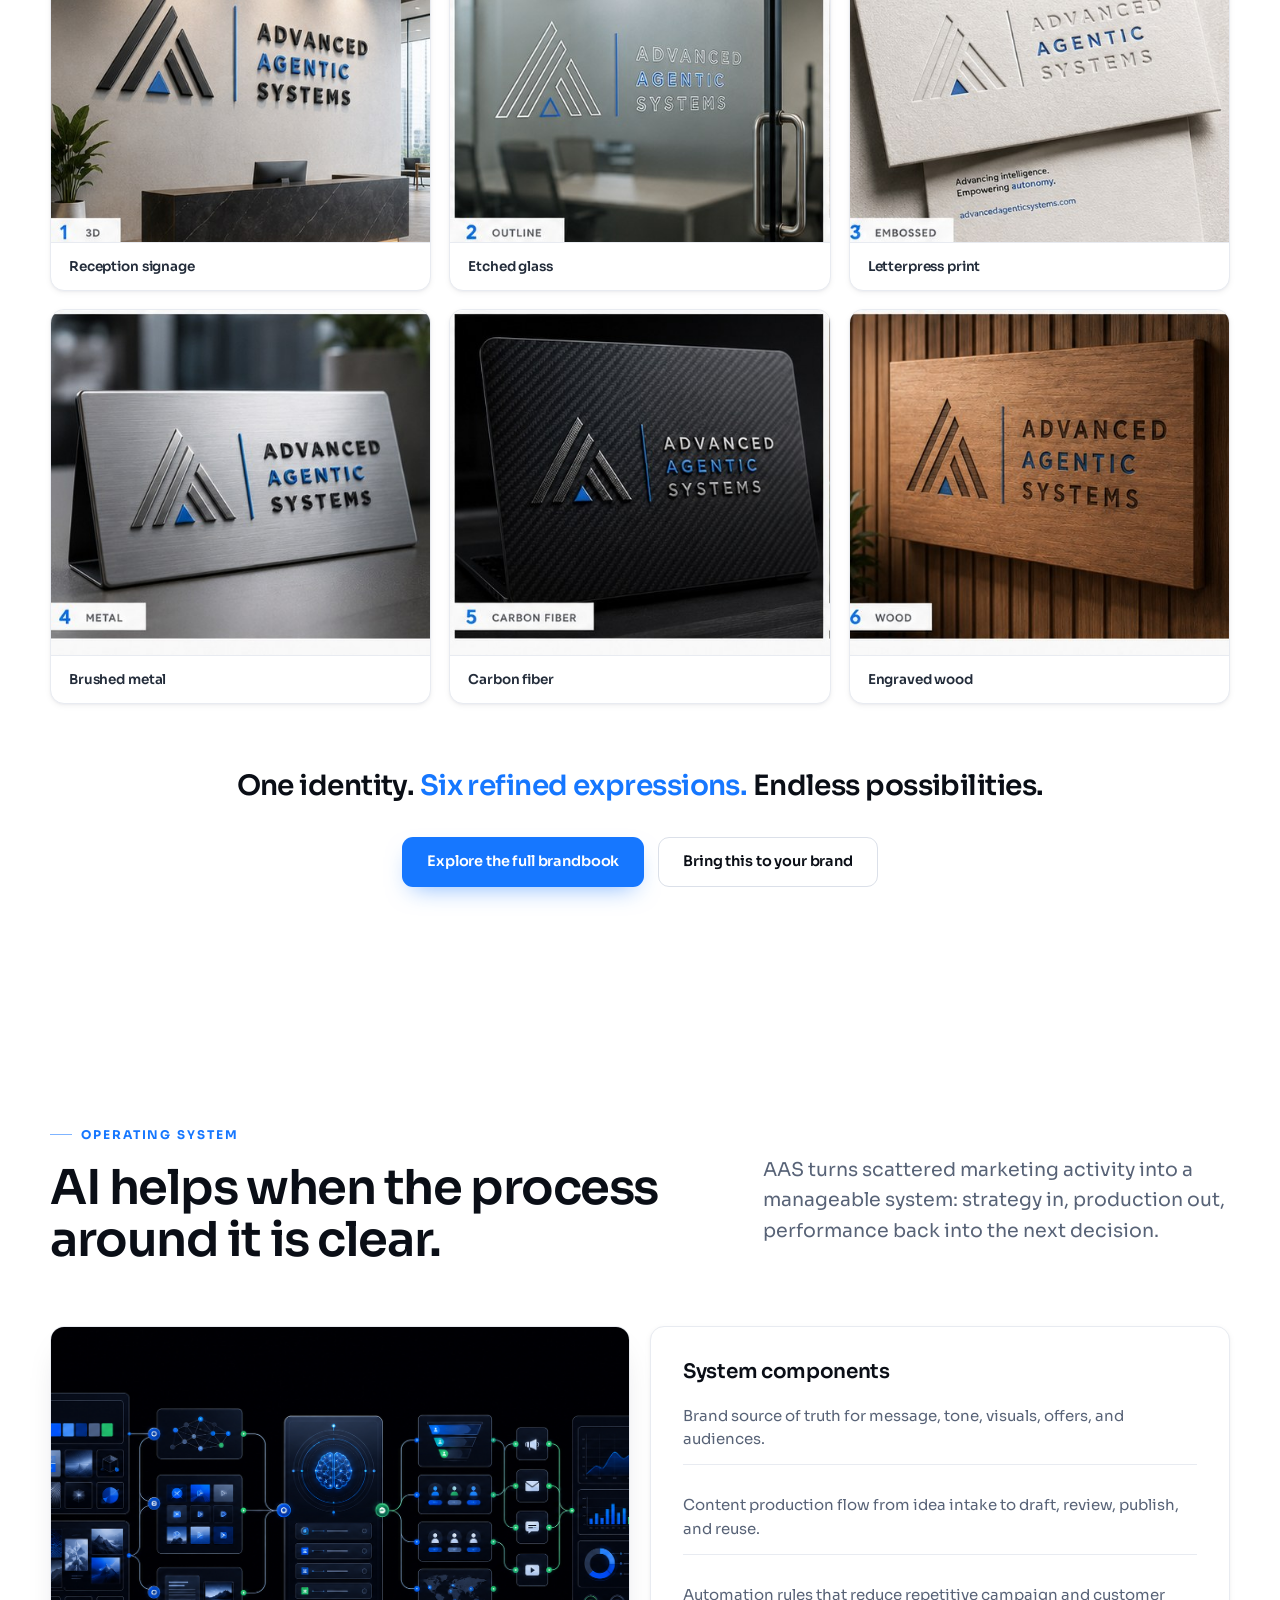
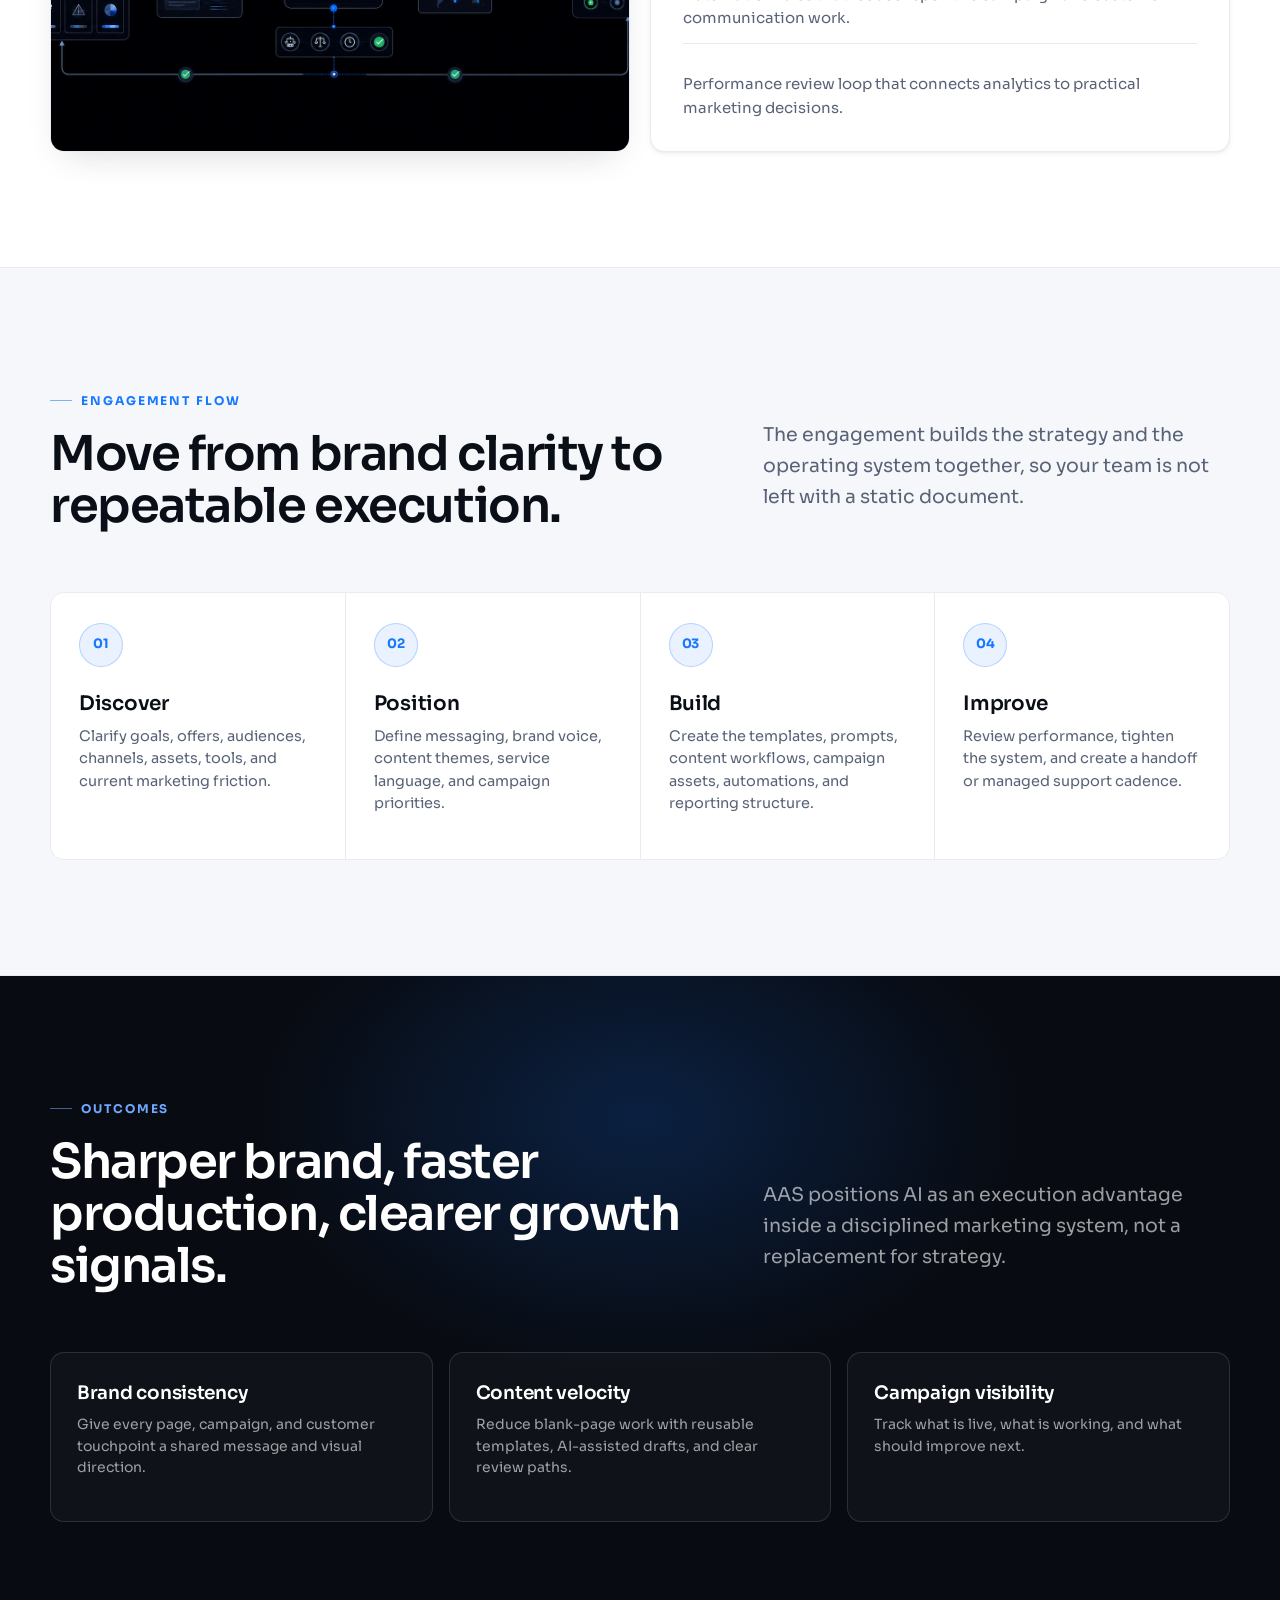
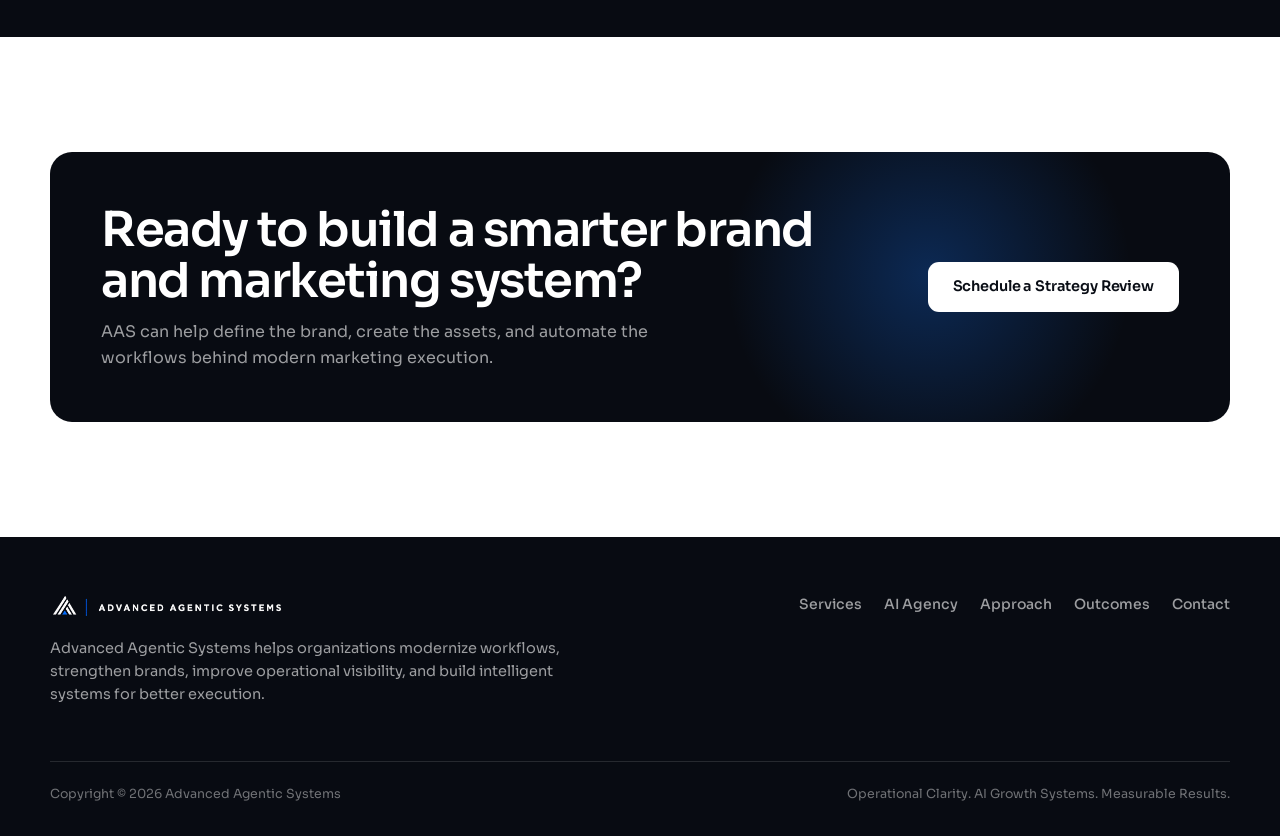
==== commit c9fe3eff: "Case study: replace dense brand-sheet image with a clean brand-guidelines deck - Swaps the busy sing" ====
--- a/services/ai-marketing-branding-agency.html
+++ b/services/ai-marketing-branding-agency.html
@@ -115,10 +115,99 @@
           <div class="cs-stat"><b>2</b><span>typefaces — Sora &amp; Inter</span></div>
         </div>
 
-        <figure class="cs-figure">
-          <img src="../assets/cs-brand-system.jpg" alt="Advanced Agentic Systems brand guidelines: logo system, color palette, Sora and Inter typography, clear-space rules, correct usage, applications, and motif system" />
-          <figcaption><b>A system, not just a logo.</b> Logo lockups, a defined color palette, Sora &amp; Inter typography, clear-space and minimum-size rules, correct-usage guidance, ready-made applications, and a motif derived from the monogram — documented so the brand stays sharp everywhere it shows up.</figcaption>
-        </figure>
+        <div class="bg-deck">
+          <!-- Cover -->
+          <article class="bg-card bg-cover">
+            <span class="lockup lg"><img src="../assets/bg-mark.png" alt="" /><span class="div"></span><span class="wm">ADVANCED <b>AGENTIC</b> SYSTEMS</span></span>
+            <span class="bg-aline"></span>
+            <span class="gtag">Brand Guidelines</span>
+          </article>
+
+          <!-- 01 Our Brand -->
+          <article class="bg-card">
+            <div class="bg-headline"><span class="num">01</span><span class="ttl">Our Brand</span></div>
+            <p class="bg-lbl">Brand purpose</p>
+            <p>We build intelligent, agentic systems that empower organizations to operate smarter, move faster, and achieve more — with clarity at every layer.</p>
+            <span class="bg-aline" style="margin-top:20px"></span>
+          </article>
+
+          <!-- 02 Logo System -->
+          <article class="bg-card">
+            <div class="bg-headline"><span class="num">02</span><span class="ttl">Logo System</span></div>
+            <div class="bg-logos">
+              <div class="bg-logo">
+                <div class="tile"><span class="lockup"><img src="../assets/bg-mark.png" alt="" /><span class="div"></span><span class="wm">ADVANCED <b>AGENTIC</b> SYSTEMS</span></span></div>
+                <div class="cap">Primary</div>
+              </div>
+              <div class="bg-logo">
+                <div class="tile"><img class="icononly" src="../assets/bg-mark.png" alt="AAS icon" /></div>
+                <div class="cap">Icon</div>
+              </div>
+              <div class="bg-logo">
+                <div class="tile dark"><span class="lockup"><img src="../assets/bg-mark-white.png" alt="" /><span class="div"></span><span class="wm">ADVANCED <b>AGENTIC</b> SYSTEMS</span></span></div>
+                <div class="cap">Reversed</div>
+              </div>
+            </div>
+            <p class="bg-note"><b>Clear space</b> equals the height of the icon on all sides. <b>Minimum size</b> 24px digital · 1.25in print. Never recolor, rotate, or distort the lockup.</p>
+          </article>
+
+          <!-- 03 Color Palette -->
+          <article class="bg-card">
+            <div class="bg-headline"><span class="num">03</span><span class="ttl">Color Palette</span></div>
+            <div class="bg-sw">
+              <div><div class="chip" style="background:#1E5BFF"></div><b>Royal Blue</b><small>#1E5BFF</small></div>
+              <div><div class="chip" style="background:#0F1115"></div><b>Charcoal</b><small>#0F1115</small></div>
+              <div><div class="chip" style="background:#4B5563"></div><b>Slate</b><small>#4B5563</small></div>
+              <div><div class="chip" style="background:#E5E7EB"></div><b>Light Gray</b><small>#E5E7EB</small></div>
+              <div><div class="chip" style="background:#F5F6F8"></div><b>Ice</b><small>#F5F6F8</small></div>
+              <div><div class="chip" style="background:#FFFFFF"></div><b>White</b><small>#FFFFFF</small></div>
+            </div>
+            <div class="bg-grad">
+              <div class="bar"></div>
+              <div class="usage"><small>Usage</small><p>Use blue sparingly to highlight, inform, and create focus. Charcoal and slate carry text and structure.</p></div>
+            </div>
+          </article>
+
+          <!-- 04 Typography -->
+          <article class="bg-card">
+            <div class="bg-headline"><span class="num">04</span><span class="ttl">Typography</span></div>
+            <div class="bg-type-top">
+              <div class="sora-lbl"><small>Primary typeface</small><b>Sora</b></div>
+              <div class="aa">Aa</div>
+            </div>
+            <div class="bg-weights"><span>Light</span><span>Regular</span><span>Medium</span><span>Semibold</span><span>Bold</span></div>
+            <div class="bg-alpha">ABCDEFGHIJKLMNOPQRSTUVWXYZ&nbsp;&nbsp;0123456789</div>
+          </article>
+
+          <!-- 05 Iconography -->
+          <article class="bg-card">
+            <div class="bg-headline"><span class="num">05</span><span class="ttl">Iconography</span></div>
+            <div class="bg-icons">
+              <div class="bg-ic"><svg viewBox="0 0 24 24" fill="none" stroke="currentColor"><path d="M12 2v3M12 19v3M2 12h3M19 12h3M5 5l2 2M17 17l2 2M19 5l-2 2M7 17l-2 2"/><circle cx="12" cy="12" r="4"/></svg><b>Intelligent</b><span>Smart solutions.</span></div>
+              <div class="bg-ic"><svg viewBox="0 0 24 24" fill="none" stroke="currentColor"><circle cx="12" cy="12" r="9"/><circle cx="12" cy="12" r="4"/><circle cx="12" cy="12" r="1"/></svg><b>Precise</b><span>Built with accuracy.</span></div>
+              <div class="bg-ic"><svg viewBox="0 0 24 24" fill="none" stroke="currentColor"><path d="M5 7l5 5-5 5"/><path d="M13 7l5 5-5 5"/></svg><b>Modern</b><span>Looks ahead.</span></div>
+              <div class="bg-ic"><svg viewBox="0 0 24 24" fill="none" stroke="currentColor"><path d="M12 3l7 4v5c0 5-3.5 8-7 9-3.5-1-7-4-7-9V7l7-4z"/><path d="M9 12l2 2 4-5"/></svg><b>Trusted</b><span>Reliable systems.</span></div>
+              <div class="bg-ic"><svg viewBox="0 0 24 24" fill="none" stroke="currentColor"><circle cx="6" cy="12" r="2.4"/><circle cx="18" cy="6" r="2.4"/><circle cx="18" cy="18" r="2.4"/><path d="M8.2 11l7.6-4M8.2 13l7.6 4"/></svg><b>Scalable</b><span>Built to evolve.</span></div>
+            </div>
+          </article>
+
+          <!-- 06 Pattern & Motif -->
+          <article class="bg-card wide">
+            <div class="bg-headline"><span class="num">06</span><span class="ttl">Pattern &amp; Motif</span></div>
+            <div class="bg-motif">
+              <div class="bg-mtile l"></div>
+              <div class="bg-mtile d"></div>
+              <div class="bg-mtile b"></div>
+            </div>
+            <div class="bg-marks">
+              <span class="tri" aria-hidden="true"></span>
+              <img src="../assets/bg-mark.png" alt="" />
+              <span class="chev" style="color:#4B5563"><svg viewBox="0 0 24 24" fill="none" stroke="currentColor"><path d="M4 13l8-6 8 6"/><path d="M4 19l8-6 8 6"/></svg></span>
+              <span class="chev" style="color:#1E5BFF"><svg viewBox="0 0 24 24" fill="none" stroke="currentColor"><path d="M4 13l8-6 8 6"/><path d="M4 19l8-6 8 6"/></svg></span>
+              <span class="chev" style="color:#0F1115"><svg viewBox="0 0 24 24" fill="none" stroke="currentColor"><path d="M4 13l8-6 8 6"/><path d="M4 19l8-6 8 6"/></svg></span>
+            </div>
+          </article>
+        </div>
 
         <div class="cs-apps-head">
           <h3>One identity. Six refined expressions.</h3>
--- a/assets/service-pages.css
+++ b/assets/service-pages.css
@@ -690,6 +690,110 @@
 .cs-tagline em { font-style: normal; color: var(--accent); }
 .cs-cta { display: flex; flex-wrap: wrap; gap: 14px; justify-content: center; }
 
+/* ---------- Brand-guidelines deck (clean, replaces dense sheet) ---------- */
+.bg-deck {
+  --bgb: #1E5BFF;
+  display: grid;
+  grid-template-columns: 1fr 1fr;
+  gap: 20px;
+  margin: 0 0 clamp(48px, 6vw, 74px);
+}
+.bg-card {
+  display: flex; flex-direction: column;
+  background: #fff;
+  border: 1px solid var(--line);
+  border-radius: 18px;
+  box-shadow: var(--shadow-md);
+  padding: clamp(24px, 2.5vw, 32px);
+}
+.bg-card.wide { grid-column: 1 / -1; }
+.bg-headline { display: flex; align-items: center; gap: 11px; margin-bottom: 22px; }
+.bg-headline .num { color: var(--bgb); font-size: 13px; font-weight: 700; }
+.bg-headline .ttl { font-size: 12.5px; font-weight: 700; letter-spacing: .14em; text-transform: uppercase; color: var(--ink); }
+.bg-card > p { color: var(--slate); font-size: 14px; line-height: 1.6; margin: 0; }
+.bg-aline { width: 42px; height: 3px; border-radius: 2px; background: var(--bgb); }
+
+/* reusable lockup */
+.lockup { display: inline-flex; align-items: center; gap: 13px; }
+.lockup img { height: 28px; width: auto; }
+.lockup .div { width: 1.5px; height: 24px; background: var(--bgb); opacity: .55; border-radius: 2px; }
+.lockup .wm { font-family: var(--font); font-weight: 600; font-size: 14px; letter-spacing: .16em; color: var(--ink); white-space: nowrap; line-height: 1; }
+.lockup .wm b { color: var(--bgb); font-weight: 600; }
+.lockup.lg { gap: 18px; }
+.lockup.lg img { height: 44px; }
+.lockup.lg .div { height: 40px; }
+.lockup.lg .wm { font-size: clamp(16px, 1.9vw, 22px); }
+
+/* cover */
+.bg-cover { justify-content: center; align-items: flex-start; gap: 26px; }
+.bg-cover .gl { color: var(--muted); font-size: 11.5px; font-weight: 700; letter-spacing: .22em; text-transform: uppercase; }
+.bg-cover .gtag { color: var(--ink); font-size: 13px; font-weight: 600; letter-spacing: .12em; text-transform: uppercase; }
+
+/* our brand */
+.bg-lbl { color: var(--muted); font-size: 11.5px; font-weight: 700; letter-spacing: .14em; text-transform: uppercase; margin-bottom: 12px; }
+
+/* logo system */
+.bg-logos { display: grid; grid-template-columns: repeat(3, 1fr); gap: 12px; }
+.bg-logo .tile { display: grid; place-items: center; min-height: 86px; padding: 16px 12px; border: 1px solid var(--line); border-radius: 12px; background: var(--ice); }
+.bg-logo .tile.dark { background: #0F1115; border-color: #0F1115; }
+.bg-logo .tile .lockup img { height: 16px; }
+.bg-logo .tile .lockup .div { height: 14px; }
+.bg-logo .tile .lockup .wm { font-size: 8px; letter-spacing: .12em; }
+.bg-logo .tile.dark .lockup .wm { color: #fff; }
+.bg-logo .tile.dark .lockup .wm b { color: #6f9dff; }
+.bg-logo .tile.dark .lockup .div { background: #6f9dff; }
+.bg-logo .tile img.icononly { height: 34px; width: auto; }
+.bg-logo .cap { text-align: center; margin-top: 9px; font-size: 9.5px; font-weight: 600; letter-spacing: .1em; text-transform: uppercase; color: var(--muted); }
+.bg-note { margin-top: 18px; padding-top: 16px; border-top: 1px solid var(--line); color: var(--muted); font-size: 12px; line-height: 1.5; }
+.bg-note b { color: var(--ink-soft); font-weight: 600; }
+
+/* color palette */
+.bg-sw { display: grid; grid-template-columns: repeat(3, 1fr); gap: 12px; }
+.bg-sw .chip { height: 54px; border-radius: 10px; border: 1px solid rgba(15,17,21,.08); }
+.bg-sw b { display: block; margin-top: 8px; font-size: 11.5px; font-weight: 600; letter-spacing: -.01em; }
+.bg-sw small { display: block; color: var(--muted); font-size: 10.5px; font-family: var(--font); letter-spacing: .01em; }
+.bg-grad { display: grid; grid-template-columns: 1.1fr 1fr; gap: 18px; align-items: center; margin-top: 18px; padding-top: 18px; border-top: 1px solid var(--line); }
+.bg-grad .bar { height: 42px; border-radius: 10px; background: linear-gradient(90deg, var(--bgb), #0F1115); }
+.bg-grad .usage small { display: block; color: var(--muted); font-size: 10.5px; font-weight: 700; letter-spacing: .1em; text-transform: uppercase; margin-bottom: 6px; }
+.bg-grad .usage p { color: var(--slate); font-size: 12.5px; line-height: 1.5; margin: 0; }
+
+/* typography */
+.bg-type-top { display: grid; grid-template-columns: 1fr auto; gap: 20px; align-items: center; }
+.bg-type-top .sora-lbl small { display: block; color: var(--muted); font-size: 11px; font-weight: 700; letter-spacing: .14em; text-transform: uppercase; margin-bottom: 8px; }
+.bg-type-top .sora-lbl b { font-size: clamp(30px, 3.6vw, 46px); font-weight: 600; letter-spacing: -.02em; line-height: 1; }
+.bg-type-top .aa { font-size: clamp(54px, 7vw, 82px); font-weight: 600; letter-spacing: -.04em; line-height: .8; color: var(--ink); }
+.bg-weights { display: flex; flex-wrap: wrap; gap: 4px 16px; margin-top: 18px; padding-top: 18px; border-top: 1px solid var(--line); color: var(--slate); font-size: 12.5px; }
+.bg-alpha { margin-top: 12px; color: var(--ink); font-size: 15px; letter-spacing: .05em; }
+
+/* iconography */
+.bg-icons { display: grid; grid-template-columns: repeat(5, 1fr); gap: 14px; }
+.bg-ic svg { width: 25px; height: 25px; color: var(--bgb); stroke-width: 1.7; margin-bottom: 12px; }
+.bg-ic b { display: block; font-size: 10.5px; font-weight: 700; letter-spacing: .07em; text-transform: uppercase; margin-bottom: 5px; }
+.bg-ic span { color: var(--slate); font-size: 11px; line-height: 1.4; }
+
+/* pattern & motif */
+.bg-motif { display: grid; grid-template-columns: repeat(3, 1fr); gap: 14px; }
+.bg-mtile { height: 96px; border-radius: 12px; border: 1px solid var(--line); }
+.bg-mtile.l { background: repeating-linear-gradient(125deg, #ffffff 0 15px, #e9edf3 15px 17px); }
+.bg-mtile.d { border-color: #0F1115; background: #0F1115; background-image: repeating-linear-gradient(125deg, transparent 0 15px, rgba(111,157,255,.22) 15px 17px); }
+.bg-mtile.b { border-color: var(--bgb); background: var(--bgb); background-image: repeating-linear-gradient(125deg, transparent 0 15px, rgba(255,255,255,.22) 15px 17px); }
+.bg-marks { display: flex; align-items: center; gap: clamp(20px, 4vw, 42px); margin-top: 16px; padding-top: 16px; border-top: 1px solid var(--line); }
+.bg-marks img { height: 30px; width: auto; }
+.bg-marks .tri { width: 0; height: 0; border-left: 15px solid transparent; border-right: 15px solid transparent; border-bottom: 26px solid var(--bgb); }
+.bg-marks .chev { color: var(--slate); }
+.bg-marks .chev svg { width: 30px; height: 30px; stroke-width: 2.2; }
+
+@media (max-width: 820px) {
+  .bg-deck { grid-template-columns: 1fr; }
+  .bg-icons { grid-template-columns: repeat(5, 1fr); }
+}
+@media (max-width: 520px) {
+  .bg-logos { grid-template-columns: 1fr; }
+  .bg-sw { grid-template-columns: 1fr 1fr; }
+  .bg-icons { grid-template-columns: repeat(2, 1fr); row-gap: 22px; }
+  .bg-grad, .bg-type-top { grid-template-columns: 1fr; }
+}
+
 @media (max-width: 980px) {
   .cs-stats { grid-template-columns: repeat(2, 1fr); }
   .cs-stat:nth-child(even) { border-right: 0; }
